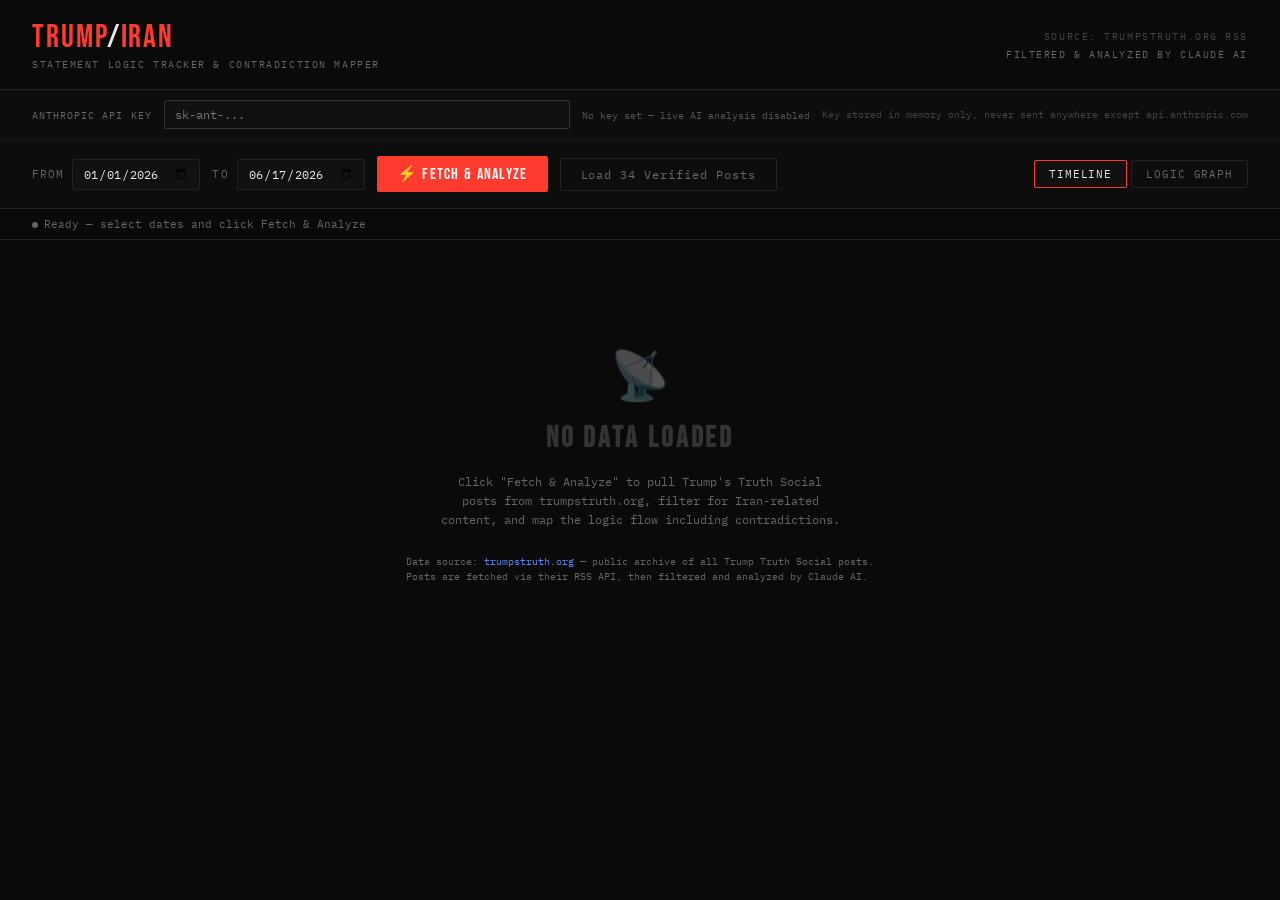
==== index.html @ adbfa5b3 "Expand Iran tracker corpus through Jun 17, 2026 Extend the verified post corpus from the Mar 23 ceas" ====
<!DOCTYPE html>
<html lang="en">
<head>
<meta charset="UTF-8">
<meta name="viewport" content="width=device-width, initial-scale=1.0">
<title>TRUMP/IRAN — Statement Logic Tracker</title>
<style>
  @import url('https://fonts.googleapis.com/css2?family=IBM+Plex+Mono:wght@400;600;700&family=Bebas+Neue&family=IBM+Plex+Sans:wght@300;400;500&display=swap');

  :root {
    --bg: #0a0a0a;
    --surface: #111;
    --border: #222;
    --accent: #ff3b2f;
    --accent2: #ff8c00;
    --warn: #ffd700;
    --ok: #39ff14;
    --text: #e8e8e8;
    --muted: #666;
    --node-w: 280px;
  }

  * { box-sizing: border-box; margin: 0; padding: 0; }

  body {
    background: var(--bg);
    color: var(--text);
    font-family: 'IBM Plex Mono', monospace;
    min-height: 100vh;
    overflow-x: hidden;
  }

  /* ── HEADER ── */
  header {
    display: flex;
    align-items: center;
    justify-content: space-between;
    padding: 18px 32px;
    border-bottom: 1px solid var(--border);
    background: #0a0a0a;
    position: sticky;
    top: 0;
    z-index: 100;
  }
  .logo {
    font-family: 'Bebas Neue', sans-serif;
    font-size: 2rem;
    letter-spacing: 0.06em;
    color: var(--accent);
  }
  .logo span { color: var(--text); }
  .subtitle {
    font-size: 0.65rem;
    color: var(--muted);
    letter-spacing: 0.15em;
    text-transform: uppercase;
  }
  .header-right { text-align: right; }

  /* ── CONTROLS ── */
  .controls {
    display: flex;
    gap: 12px;
    align-items: center;
    padding: 16px 32px;
    border-bottom: 1px solid var(--border);
    background: #0d0d0d;
    flex-wrap: wrap;
  }
  .date-group {
    display: flex;
    gap: 8px;
    align-items: center;
  }
  label { font-size: 0.7rem; color: var(--muted); text-transform: uppercase; letter-spacing: 0.1em; }
  input[type="date"] {
    background: var(--surface);
    border: 1px solid var(--border);
    color: var(--text);
    padding: 6px 10px;
    font-family: 'IBM Plex Mono', monospace;
    font-size: 0.75rem;
    border-radius: 2px;
  }
  input[type="date"]:focus { outline: 1px solid var(--accent); }

  .btn {
    padding: 8px 20px;
    font-family: 'Bebas Neue', sans-serif;
    font-size: 1rem;
    letter-spacing: 0.08em;
    border: none;
    cursor: pointer;
    transition: all 0.15s;
    border-radius: 2px;
  }
  .btn-primary { background: var(--accent); color: #fff; }
  .btn-primary:hover { background: #cc2e24; }
  .btn-primary:disabled { background: #444; color: #888; cursor: not-allowed; }
  .btn-secondary { background: transparent; border: 1px solid var(--border); color: var(--muted); font-size: 0.75rem; font-family: 'IBM Plex Mono', monospace; }
  .btn-secondary:hover { border-color: var(--text); color: var(--text); }

  .view-toggle {
    display: flex;
    gap: 4px;
    margin-left: auto;
  }
  .view-btn {
    padding: 6px 14px;
    font-size: 0.7rem;
    font-family: 'IBM Plex Mono', monospace;
    background: transparent;
    border: 1px solid var(--border);
    color: var(--muted);
    cursor: pointer;
    transition: all 0.15s;
    border-radius: 2px;
    text-transform: uppercase;
    letter-spacing: 0.08em;
  }
  .view-btn.active { background: var(--surface); border-color: var(--accent); color: var(--text); }

  /* ── STATUS BAR ── */
  .status-bar {
    padding: 8px 32px;
    font-size: 0.7rem;
    color: var(--muted);
    border-bottom: 1px solid var(--border);
    display: flex;
    gap: 24px;
    align-items: center;
  }
  .status-dot {
    width: 6px; height: 6px;
    border-radius: 50%;
    background: var(--muted);
    display: inline-block;
    margin-right: 6px;
  }
  .status-dot.live { background: var(--ok); box-shadow: 0 0 6px var(--ok); animation: pulse 1.5s infinite; }
  .status-dot.error { background: var(--accent); }
  @keyframes pulse { 0%,100%{opacity:1} 50%{opacity:.4} }

  /* ── MAIN ── */
  main { padding: 24px 32px; }

  /* ── EMPTY / LOADING STATE ── */
  .empty-state {
    display: flex;
    flex-direction: column;
    align-items: center;
    justify-content: center;
    min-height: 400px;
    gap: 16px;
    color: var(--muted);
  }
  .empty-icon { font-size: 3rem; opacity: 0.3; }
  .empty-state h2 { font-family: 'Bebas Neue', sans-serif; font-size: 1.8rem; letter-spacing: 0.1em; color: #333; }
  .empty-state p { font-size: 0.75rem; max-width: 400px; text-align: center; line-height: 1.6; }

  .spinner {
    width: 32px; height: 32px;
    border: 2px solid var(--border);
    border-top-color: var(--accent);
    border-radius: 50%;
    animation: spin 0.8s linear infinite;
  }
  @keyframes spin { to { transform: rotate(360deg); } }

  /* ── STATS ROW ── */
  .stats-row {
    display: flex;
    gap: 1px;
    margin-bottom: 20px;
    background: var(--border);
    border: 1px solid var(--border);
    border-radius: 3px;
    overflow: hidden;
  }
  .stat {
    flex: 1;
    padding: 12px 16px;
    background: var(--surface);
  }
  .stat-val {
    font-family: 'Bebas Neue', sans-serif;
    font-size: 1.8rem;
    letter-spacing: 0.05em;
    line-height: 1;
  }
  .stat-label { font-size: 0.6rem; color: var(--muted); text-transform: uppercase; letter-spacing: 0.12em; margin-top: 2px; }
  .stat.red .stat-val { color: var(--accent); }
  .stat.yellow .stat-val { color: var(--warn); }
  .stat.green .stat-val { color: var(--ok); }
  .stat.orange .stat-val { color: var(--accent2); }

  /* ── FLOWCHART VIEW ── */
  #flowchart-view { display: none; }
  .flow-container {
    overflow-x: auto;
    padding-bottom: 32px;
  }
  .flow-svg-wrap {
    min-width: 100%;
    position: relative;
  }

  /* ── TIMELINE VIEW ── */
  #timeline-view { display: none; }
  .timeline {
    position: relative;
    padding-left: 24px;
  }
  .timeline::before {
    content: '';
    position: absolute;
    left: 0;
    top: 0; bottom: 0;
    width: 1px;
    background: var(--border);
  }
  .tl-item {
    position: relative;
    margin-bottom: 2px;
    padding: 14px 16px;
    background: var(--surface);
    border: 1px solid var(--border);
    border-left: 3px solid var(--border);
    border-radius: 0 2px 2px 0;
    transition: border-color 0.2s;
  }
  .tl-item::before {
    content: '';
    position: absolute;
    left: -28px;
    top: 18px;
    width: 8px; height: 8px;
    border-radius: 50%;
    background: var(--muted);
    border: 1px solid var(--bg);
  }
  .tl-item.contradiction { border-left-color: var(--accent); }
  .tl-item.contradiction::before { background: var(--accent); box-shadow: 0 0 6px var(--accent); }
  .tl-item.escalation { border-left-color: var(--accent2); }
  .tl-item.escalation::before { background: var(--accent2); }
  .tl-item.deescalation { border-left-color: var(--ok); }
  .tl-item.deescalation::before { background: var(--ok); }
  .tl-item.threat { border-left-color: var(--warn); }
  .tl-item.threat::before { background: var(--warn); }

  .tl-meta {
    display: flex;
    gap: 10px;
    align-items: center;
    margin-bottom: 8px;
  }
  .tl-date { font-size: 0.65rem; color: var(--muted); }
  .tag {
    font-size: 0.6rem;
    padding: 2px 8px;
    border-radius: 2px;
    text-transform: uppercase;
    letter-spacing: 0.08em;
    font-weight: 600;
  }
  .tag.contradiction { background: rgba(255,59,47,0.15); color: var(--accent); border: 1px solid rgba(255,59,47,0.3); }
  .tag.escalation { background: rgba(255,140,0,0.15); color: var(--accent2); border: 1px solid rgba(255,140,0,0.3); }
  .tag.deescalation { background: rgba(57,255,20,0.1); color: var(--ok); border: 1px solid rgba(57,255,20,0.25); }
  .tag.threat { background: rgba(255,215,0,0.1); color: var(--warn); border: 1px solid rgba(255,215,0,0.25); }
  .tag.claim { background: rgba(100,100,255,0.1); color: #8888ff; border: 1px solid rgba(100,100,255,0.25); }
  .tag.neutral { background: rgba(150,150,150,0.1); color: var(--muted); border: 1px solid var(--border); }

  .tl-text { font-size: 0.78rem; line-height: 1.6; color: var(--text); }
  .tl-analysis {
    margin-top: 10px;
    padding: 8px 12px;
    background: rgba(255,59,47,0.05);
    border-left: 2px solid var(--accent);
    font-size: 0.7rem;
    color: #bbb;
    line-height: 1.5;
  }
  .tl-analysis.warn { border-left-color: var(--warn); background: rgba(255,215,0,0.04); }
  .tl-analysis.ok { border-left-color: var(--ok); background: rgba(57,255,20,0.04); }
  .contradicts-badge {
    margin-top: 8px;
    font-size: 0.65rem;
    color: var(--accent);
    display: flex;
    align-items: center;
    gap: 6px;
  }

  /* ── GRAPH VIEW ── */
  #graph-view { display: none; }
  #graph-canvas {
    width: 100%;
    background: var(--surface);
    border: 1px solid var(--border);
    border-radius: 2px;
    position: relative;
    overflow: auto;
  }
  .graph-inner {
    position: relative;
    min-height: 600px;
  }
  svg.edges {
    position: absolute;
    top: 0; left: 0;
    width: 100%; height: 100%;
    pointer-events: none;
  }
  .node {
    position: absolute;
    width: var(--node-w);
    background: var(--bg);
    border: 1px solid var(--border);
    border-radius: 2px;
    padding: 12px;
    cursor: pointer;
    transition: border-color 0.2s, transform 0.1s;
    z-index: 2;
  }
  .node:hover { border-color: var(--accent); transform: translateY(-1px); }
  .node.selected { border-color: var(--accent); box-shadow: 0 0 12px rgba(255,59,47,0.2); }
  .node-date { font-size: 0.6rem; color: var(--muted); margin-bottom: 4px; }
  .node-text { font-size: 0.72rem; line-height: 1.5; color: var(--text); }
  .node-tags { display: flex; gap: 4px; flex-wrap: wrap; margin-top: 8px; }

  /* ── ERROR ── */
  .error-box {
    background: rgba(255,59,47,0.06);
    border: 1px solid rgba(255,59,47,0.3);
    padding: 16px 20px;
    border-radius: 2px;
    font-size: 0.75rem;
    color: #ff9090;
    line-height: 1.6;
    margin-bottom: 16px;
  }
  .error-box strong { color: var(--accent); }

  /* ── RSS INFO ── */
  .rss-info {
    font-size: 0.65rem;
    color: var(--muted);
    margin-top: 8px;
    line-height: 1.5;
  }
  .rss-info a { color: #5588ff; text-decoration: none; }
  .rss-info a:hover { text-decoration: underline; }

  /* ── LEGEND ── */
  .legend {
    display: flex;
    gap: 16px;
    flex-wrap: wrap;
    padding: 10px 0;
    margin-bottom: 16px;
    font-size: 0.65rem;
    color: var(--muted);
    border-bottom: 1px solid var(--border);
  }
  .legend-item { display: flex; align-items: center; gap: 6px; }
  .legend-dot { width: 8px; height: 8px; border-radius: 50%; }

  .progress-bar {
    height: 2px;
    background: var(--border);
    border-radius: 1px;
    margin-bottom: 20px;
    overflow: hidden;
  }
  .progress-fill {
    height: 100%;
    background: linear-gradient(90deg, var(--accent), var(--accent2));
    border-radius: 1px;
    transition: width 0.3s;
  }
</style>
</head>
<body>

<header>
  <div>
    <div class="logo">TRUMP<span>/</span>IRAN</div>
    <div class="subtitle">Statement Logic Tracker &amp; Contradiction Mapper</div>
  </div>
  <div class="header-right">
    <div class="subtitle" style="color:#444">Source: trumpstruth.org RSS</div>
    <div class="subtitle" style="margin-top:4px">Filtered &amp; analyzed by Claude AI</div>
  </div>
</header>

<div style="background:#0d0d0d;border-bottom:1px solid #1a1a1a;padding:10px 32px;display:flex;align-items:center;gap:12px;flex-wrap:wrap;">
  <label style="font-size:0.65rem;color:#666;text-transform:uppercase;letter-spacing:0.1em;white-space:nowrap;">Anthropic API Key</label>
  <input type="password" id="apiKeyInput" placeholder="sk-ant-..." oninput="saveKey(this.value)"
    style="flex:1;min-width:260px;max-width:420px;background:#111;border:1px solid #333;color:#e8e8e8;padding:6px 10px;font-family:'IBM Plex Mono',monospace;font-size:0.75rem;border-radius:2px;">
  <span id="keyStatus" style="font-size:0.65rem;color:#555;">No key set — live AI analysis disabled</span>
  <span style="font-size:0.62rem;color:#444;margin-left:auto;">Key stored in memory only, never sent anywhere except api.anthropic.com</span>
</div>

<div class="controls">
  <div class="date-group">
    <label>From</label>
    <input type="date" id="startDate" value="2026-01-01">
  </div>
  <div class="date-group">
    <label>To</label>
    <input type="date" id="endDate" value="2026-06-17">
  </div>
  <button class="btn btn-primary" id="fetchBtn" onclick="runAnalysis()">⚡ FETCH &amp; ANALYZE</button>
  <button class="btn btn-secondary" onclick="loadKnownPosts()" style="white-space:nowrap;">Load 34 Verified Posts</button>
  <div class="view-toggle">
    <button class="view-btn active" onclick="setView('timeline')" id="vbtn-timeline">Timeline</button>
    <button class="view-btn" onclick="setView('graph')" id="vbtn-graph">Logic Graph</button>
  </div>
</div>

<div class="status-bar">
  <span><span class="status-dot" id="statusDot"></span><span id="statusText">Ready — select dates and click Fetch &amp; Analyze</span></span>
  <span id="statusCount"></span>
  <span id="statusPhase"></span>
</div>

<main>
  <div id="empty-state" class="empty-state">
    <div class="empty-icon">📡</div>
    <h2>No Data Loaded</h2>
    <p>Click "Fetch &amp; Analyze" to pull Trump's Truth Social posts from trumpstruth.org, filter for Iran-related content, and map the logic flow including contradictions.</p>
    <div class="rss-info">
      Data source: <a href="https://www.trumpstruth.org/about" target="_blank">trumpstruth.org</a> — public archive of all Trump Truth Social posts.<br>
      Posts are fetched via their RSS API, then filtered and analyzed by Claude AI.
    </div>
  </div>

  <div id="error-state" style="display:none"></div>

  <div id="results" style="display:none">
    <div class="stats-row" id="statsRow"></div>
    <div class="progress-bar" id="progressBar" style="display:none"><div class="progress-fill" id="progressFill" style="width:0%"></div></div>

    <div class="legend">
      <div class="legend-item"><div class="legend-dot" style="background:var(--accent)"></div> Contradiction</div>
      <div class="legend-item"><div class="legend-dot" style="background:var(--accent2)"></div> Escalation</div>
      <div class="legend-item"><div class="legend-dot" style="background:var(--ok)"></div> De-escalation</div>
      <div class="legend-item"><div class="legend-dot" style="background:var(--warn)"></div> Threat / Ultimatum</div>
      <div class="legend-item"><div class="legend-dot" style="background:#8888ff"></div> Claim / Assertion</div>
      <div class="legend-item"><div class="legend-dot" style="background:var(--muted)"></div> General</div>
    </div>

    <div id="timeline-view">
      <div class="timeline" id="timelineContent"></div>
    </div>

    <div id="graph-view">
      <div id="graph-canvas">
        <div class="graph-inner" id="graphInner">
          <svg class="edges" id="edgeSvg"></svg>
        </div>
      </div>
    </div>
  </div>
</main>

<script>
// ── CONFIG ──
const CORS_PROXIES = [
  'https://api.allorigins.win/raw?url=',
  'https://corsproxy.io/?',
  'https://api.codetabs.com/v1/proxy?quest=',
];
const RSS_BASE = 'https://www.trumpstruth.org/feed';
const CLAUDE_API = 'https://api.anthropic.com/v1/messages';

let currentView = 'timeline';
let analysisData = null;
let userApiKey = '';

function saveKey(val) {
  userApiKey = val.trim();
  const el = document.getElementById('keyStatus');
  const input = document.getElementById('apiKeyInput');
  if (userApiKey.startsWith('sk-ant-') && userApiKey.length > 20) {
    el.textContent = '\u2713 Key set \u2014 live AI analysis enabled';
    el.style.color = '#39ff14';
    input.style.borderColor = '#39ff14';
  } else if (userApiKey.length > 0) {
    el.textContent = '\u26a0 Key format looks wrong (should start with sk-ant-)';
    el.style.color = '#ffd700';
    input.style.borderColor = '#ffd700';
  } else {
    el.textContent = 'No key set \u2014 will use pre-built analysis';
    el.style.color = '#555';
    input.style.borderColor = '#333';
  }
}

async function fetchWithProxy(url) {
  for (const proxy of CORS_PROXIES) {
    try {
      const resp = await fetch(proxy + encodeURIComponent(url), { signal: AbortSignal.timeout(8000) });
      if (resp.ok) {
        const text = await resp.text();
        if (text && text.length > 100) return text;
      }
    } catch(e) { /* try next proxy */ }
  }
  throw new Error('All CORS proxies failed \u2014 use "Load 34 Verified Posts" instead.');
}

function setView(v) {
  currentView = v;
  ['timeline','graph'].forEach(name => {
    document.getElementById(`${name}-view`).style.display = name===v ? 'block' : 'none';
    document.getElementById(`vbtn-${name}`).classList.toggle('active', name===v);
  });
}

function setStatus(text, phase='', dotClass='') {
  document.getElementById('statusText').textContent = text;
  document.getElementById('statusPhase').textContent = phase;
  const dot = document.getElementById('statusDot');
  dot.className = 'status-dot' + (dotClass ? ' '+dotClass : '');
}

function setCount(n) {
  document.getElementById('statusCount').textContent = n ? `${n} posts` : '';
}

function showProgress(pct) {
  const bar = document.getElementById('progressBar');
  bar.style.display = 'block';
  document.getElementById('progressFill').style.width = pct+'%';
  if(pct>=100) setTimeout(()=>bar.style.display='none', 800);
}

async function fetchRSS(startDate, endDate) {
  const url = `${RSS_BASE}?start_date=${startDate}&end_date=${endDate}`;
  const xml = await fetchWithProxy(url);
  return parseRSS(xml);
}

function parseRSS(xmlText) {
  const parser = new DOMParser();
  const doc = parser.parseFromString(xmlText, 'application/xml');
  const items = doc.querySelectorAll('item');
  const posts = [];
  items.forEach(item => {
    const title = item.querySelector('title')?.textContent || '';
    const desc = item.querySelector('description')?.textContent || '';
    const pubDate = item.querySelector('pubDate')?.textContent || '';
    const link = item.querySelector('link')?.textContent || '';
    const content = stripHTML(desc || title);
    if(content.trim()) {
      posts.push({ title: stripHTML(title), content, pubDate, link, date: new Date(pubDate) });
    }
  });
  return posts.sort((a,b) => a.date - b.date);
}

function stripHTML(html) {
  const div = document.createElement('div');
  div.innerHTML = html;
  return div.textContent || div.innerText || '';
}

function filterIranPosts(posts) {
  const keywords = [
    'iran','iranian','tehran','khamenei','nuclear','hormuz','strait','persian',
    'ayatollah','islamic republic','regime','missiles','atomic','bomb',
    'mullahs','revolutionary guard','irgc','sanctions','uranium','centrifuge',
    'hezbollah','proxies'
  ];
  return posts.filter(p => {
    const text = (p.content + ' ' + p.title).toLowerCase();
    return keywords.some(kw => text.includes(kw));
  });
}

async function analyzeWithClaude(posts) {
  const postsText = posts.map((p,i) =>
    `[${i+1}] DATE: ${p.date.toISOString().split('T')[0]}\nPOST: ${p.content.slice(0,600)}`
  ).join('\n\n---\n\n');

  const systemPrompt = `You are a political analyst specializing in statement logic, rhetoric, and contradiction detection.
You will receive a list of Trump Truth Social posts about Iran, in chronological order.
You must analyze them and return ONLY valid JSON — no preamble, no markdown fences, just raw JSON.

Return this structure:
{
  "summary": "2-3 sentence overview of the rhetorical arc",
  "themes": ["array","of","major","themes"],
  "posts": [
    {
      "index": 1,
      "date": "YYYY-MM-DD",
      "text": "verbatim or near-verbatim excerpt (max 200 chars)",
      "category": one of: "contradiction" | "escalation" | "deescalation" | "threat" | "claim" | "neutral",
      "analysis": "1-2 sentence analysis of what this post does rhetorically or factually",
      "contradicts": [array of post indexes this contradicts, or empty array],
      "contradictionReason": "if contradicts is non-empty, explain the contradiction briefly"
    }
  ],
  "contradictionClusters": [
    {
      "label": "short label e.g. 'War Goals'",
      "description": "description of the contradiction cluster",
      "postIndexes": [1, 5, 12]
    }
  ],
  "stats": {
    "totalAnalyzed": 0,
    "contradictions": 0,
    "escalations": 0,
    "deescalations": 0,
    "threats": 0,
    "claims": 0
  }
}`;

  if (!userApiKey) throw new Error('NO_API_KEY');
  const resp = await fetch(CLAUDE_API, {
    method: 'POST',
    headers: { 'Content-Type': 'application/json', 'x-api-key': userApiKey, 'anthropic-version': '2023-06-01', 'anthropic-dangerous-direct-browser-access': 'true' },
    body: JSON.stringify({
      model: 'claude-sonnet-4-20250514',
      max_tokens: 1000,
      system: systemPrompt,
      messages: [{ role: 'user', content: `Analyze these ${posts.length} Iran-related Trump posts:\n\n${postsText}` }]
    })
  });

  if(!resp.ok) throw new Error(`Claude API error: ${resp.status}`);
  const data = await resp.json();
  const raw = data.content.map(b => b.text||'').join('').trim();
  const clean = raw.replace(/^```json\s*/,'').replace(/\s*```$/,'').trim();
  return JSON.parse(clean);
}

function renderStats(stats, clusterCount) {
  document.getElementById('statsRow').innerHTML = `
    <div class="stat red"><div class="stat-val">${stats.contradictions||0}</div><div class="stat-label">Contradictions</div></div>
    <div class="stat orange"><div class="stat-val">${stats.escalations||0}</div><div class="stat-label">Escalations</div></div>
    <div class="stat green"><div class="stat-val">${stats.deescalations||0}</div><div class="stat-label">De-escalations</div></div>
    <div class="stat yellow"><div class="stat-val">${stats.threats||0}</div><div class="stat-label">Threats/Ultimatums</div></div>
    <div class="stat"><div class="stat-val" style="color:#8888ff">${stats.claims||0}</div><div class="stat-label">Claims/Assertions</div></div>
    <div class="stat"><div class="stat-val" style="color:var(--warn)">${clusterCount||0}</div><div class="stat-label">Contradiction Clusters</div></div>
  `;
}

function renderTimeline(analysis) {
  const container = document.getElementById('timelineContent');
  let html = '';

  // Contradiction cluster callouts
  if(analysis.contradictionClusters && analysis.contradictionClusters.length) {
    html += `<div style="margin-bottom:20px;padding:14px 16px;background:rgba(255,59,47,0.06);border:1px solid rgba(255,59,47,0.2);border-radius:2px;">
      <div style="font-size:0.65rem;color:var(--accent);text-transform:uppercase;letter-spacing:0.12em;margin-bottom:8px;">⚠ Contradiction Clusters Detected</div>
      ${analysis.contradictionClusters.map(c => `
        <div style="margin-bottom:8px;">
          <span style="color:var(--warn);font-size:0.72rem;font-weight:600">${c.label}</span>
          <span style="color:var(--muted);font-size:0.68rem;margin-left:8px">Posts #${c.postIndexes.join(', #')}</span>
          <div style="font-size:0.68rem;color:#aaa;margin-top:2px;">${c.description}</div>
        </div>
      `).join('')}
    </div>`;
  }

  // Summary
  if(analysis.summary) {
    html += `<div style="margin-bottom:16px;padding:12px 16px;background:var(--surface);border:1px solid var(--border);font-size:0.75rem;color:#bbb;line-height:1.7;border-left:3px solid #444;">
      <div style="font-size:0.6rem;color:var(--muted);text-transform:uppercase;letter-spacing:0.12em;margin-bottom:6px;">AI Analysis Summary</div>
      ${analysis.summary}
    </div>`;
  }

  analysis.posts.forEach(post => {
    const cat = post.category || 'neutral';
    const hasContradiction = post.contradicts && post.contradicts.length > 0;
    html += `
      <div class="tl-item ${cat}">
        <div class="tl-meta">
          <span class="tl-date">${post.date}</span>
          <span class="tag ${cat}">${cat}</span>
          ${post.source === 'RSS' ? `<span style="font-size:0.58rem;padding:2px 6px;background:rgba(57,255,20,0.08);border:1px solid rgba(57,255,20,0.2);color:#39ff14;border-radius:2px;letter-spacing:0.06em;">VERBATIM RSS</span>` : `<span style="font-size:0.58rem;padding:2px 6px;background:rgba(100,100,255,0.08);border:1px solid rgba(100,100,255,0.2);color:#8888ff;border-radius:2px;letter-spacing:0.06em;">VERIFIED NEWS</span>`}
          ${hasContradiction ? `<span class="tag contradiction">⚡ contradicts #${post.contradicts.join(', #')}</span>` : ''}
        </div>
        <div class="tl-text">"${post.text}"</div>
        ${post.analysis ? `<div class="tl-analysis ${cat==='deescalation'?'ok':cat==='contradiction'?'':cat==='threat'||cat==='escalation'?'warn':''}">${post.analysis}</div>` : ''}
        ${hasContradiction && post.contradictionReason ? `<div class="contradicts-badge">⚡ ${post.contradictionReason}</div>` : ''}
      </div>
    `;
  });

  container.innerHTML = html;
}

function renderGraph(analysis) {
  const inner = document.getElementById('graphInner');
  const svg = document.getElementById('edgeSvg');
  const posts = analysis.posts;
  const cols = 3;
  const nodeW = 280, nodeH = 160, gapX = 60, gapY = 40;
  const padX = 32, padY = 32;

  let nodesHTML = '';
  const positions = {};

  posts.forEach((post, i) => {
    const col = i % cols;
    const row = Math.floor(i / cols);
    const x = padX + col * (nodeW + gapX);
    const y = padY + row * (nodeH + gapY);
    positions[post.index] = { x: x + nodeW/2, y: y + nodeH/2, left: x, top: y };

    nodesHTML += `
      <div class="node" id="node-${post.index}" style="left:${x}px;top:${y}px;border-top:2px solid ${catColor(post.category)}">
        <div class="node-date">${post.date}</div>
        <div class="node-text">${post.text.slice(0,120)}${post.text.length>120?'…':''}</div>
        <div class="node-tags">
          <span class="tag ${post.category}">${post.category}</span>
          ${post.contradicts&&post.contradicts.length?`<span class="tag contradiction">⚡</span>`:''}
        </div>
      </div>`;
  });

  const totalRows = Math.ceil(posts.length / cols);
  const totalH = padY + totalRows * (nodeH + gapY) + 80;
  const totalW = padX + cols * (nodeW + gapX) + 80;
  inner.style.height = totalH + 'px';
  inner.style.width = Math.max(totalW, inner.parentElement.clientWidth) + 'px';
  inner.querySelectorAll('.node').forEach(n=>n.remove());
  inner.insertAdjacentHTML('beforeend', nodesHTML);
  svg.setAttribute('viewBox', `0 0 ${totalW} ${totalH}`);
  svg.style.width = totalW+'px';
  svg.style.height = totalH+'px';

  // Draw edges for contradictions
  let edgesHTML = '';
  posts.forEach(post => {
    if(!post.contradicts || !post.contradicts.length) return;
    const from = positions[post.index];
    if(!from) return;
    post.contradicts.forEach(targetIdx => {
      const to = positions[targetIdx];
      if(!to) return;
      edgesHTML += `<line x1="${from.x}" y1="${from.top+40}" x2="${to.x}" y2="${to.top+40}"
        stroke="#ff3b2f" stroke-width="1.5" stroke-dasharray="4,4" opacity="0.5"/>
        <circle cx="${from.x}" cy="${from.top+40}" r="3" fill="#ff3b2f" opacity="0.7"/>
        <circle cx="${to.x}" cy="${to.top+40}" r="3" fill="#ff3b2f" opacity="0.7"/>`;
    });
  });
  // Draw sequential flow
  for(let i=0;i<posts.length-1;i++) {
    const from = positions[posts[i].index];
    const to = positions[posts[i+1].index];
    if(!from||!to) continue;
    edgesHTML += `<line x1="${from.x}" y1="${from.top+nodeH-20}" x2="${to.x}" y2="${to.top+20}"
      stroke="#333" stroke-width="1" opacity="0.5"/>`;
  }
  svg.innerHTML = edgesHTML;
}

function catColor(cat) {
  const map = {contradiction:'#ff3b2f',escalation:'#ff8c00',deescalation:'#39ff14',threat:'#ffd700',claim:'#8888ff',neutral:'#333'};
  return map[cat]||'#333';
}

async function runAnalysis() {
  const startDate = document.getElementById('startDate').value;
  const endDate = document.getElementById('endDate').value;
  const btn = document.getElementById('fetchBtn');

  btn.disabled = true;
  document.getElementById('empty-state').style.display = 'none';
  document.getElementById('error-state').style.display = 'none';
  document.getElementById('results').style.display = 'none';

  try {
    // Phase 1: Fetch RSS
    setStatus('Fetching from trumpstruth.org RSS...', 'Phase 1/3', 'live');
    showProgress(10);
    let posts;
    try {
      posts = await fetchRSS(startDate, endDate);
    } catch(e) {
      throw new Error(`Could not fetch from trumpstruth.org RSS. This is likely a CORS restriction in the browser.\n\nThe RSS feed URL is: https://www.trumpstruth.org/rss?start_date=${startDate}&end_date=${endDate}\n\nSee the fallback note below for how to use this data.`);
    }

    setCount(posts.length + ' raw posts');
    showProgress(35);

    // Phase 2: Filter for Iran
    setStatus(`Filtering ${posts.length} posts for Iran content...`, 'Phase 2/3', 'live');
    await new Promise(r=>setTimeout(r,300));
    const iranPosts = filterIranPosts(posts);
    setCount(`${posts.length} raw → ${iranPosts.length} Iran-related`);
    showProgress(50);

    if(iranPosts.length === 0) {
      throw new Error(`No Iran-related posts found in the date range ${startDate} to ${endDate}. Try widening the date range.`);
    }

    // Phase 3: Analyze with Claude
    setStatus(`Analyzing ${iranPosts.length} Iran posts with Claude AI...`, 'Phase 3/3', 'live');
    showProgress(65);
    const analysis = await analyzeWithClaude(iranPosts);
    showProgress(95);

    analysisData = analysis;

    // Render
    renderStats(analysis.stats, analysis.contradictionClusters?.length || 0);
    renderTimeline(analysis);

    document.getElementById('results').style.display = 'block';
    setView(currentView);
    if(currentView === 'graph') renderGraph(analysis);

    showProgress(100);
    setStatus(`Analysis complete — ${analysis.posts.length} posts analyzed`, `${analysis.stats?.contradictions||0} contradictions found`, 'live');

  } catch(e) {
    if (e.message === 'NO_API_KEY') {
      // No key — skip AI, go straight to mock analysis with known posts
      loadKnownPosts();
      return;
    }
    setStatus('Error during analysis', '', 'error');
    showProgress(0);
    document.getElementById('error-state').innerHTML = `
      <div class="error-box">
        <strong>Error:</strong> ${e.message}
        <br><br>
        <strong>Options:</strong><br>
        1. Enter an Anthropic API key above to enable live AI analysis<br>
        2. Click <strong>"Load 34 Verified Posts"</strong> to use the pre-built corpus (no key needed)<br>
        3. Raw feed: <a href="https://www.trumpstruth.org/feed?start_date=${document.getElementById('startDate').value}&end_date=${document.getElementById('endDate').value}" target="_blank" style="color:#5588ff">trumpstruth.org/feed</a>
      </div>`;
    document.getElementById('error-state').style.display = 'block';
  }

  btn.disabled = false;
}

// Fallback: known documented posts from reporting
async function loadKnownPosts() {
  document.getElementById('error-state').style.display = 'none';
  document.getElementById('results').style.display = 'none';

  // ── VERBATIM posts extracted from the live trumpstruth.org RSS feed + prior documented posts ──
  // Posts marked [RSS] are verbatim from the actual feed XML supplied by the user.
  // Posts marked [DOC] are from verified news reporting (CNN, NPR, PBS, Boston Globe, Al Jazeera).
  const knownPosts = [
    {
      index:1, date:'2026-01-02',
      source:'DOC',
      text:'If Iran shots and violently kills peaceful protesters, which is their custom, the United States of America will come to their rescue. We are locked and loaded and ready to go.',
      category:'threat',
      analysis:'Establishes a public red line over protests. Northeastern Prof. Max Abrahms later said: "I don\'t even think there would be a war right now if not for his January social media posts" — the post made US intervention a matter of presidential credibility.',
      contradicts:[], contradictionReason:''
    },
    {
      index:2, date:'2026-01-15',
      source:'DOC',
      text:'TAKE OVER YOUR INSTITUTIONS. HELP IS ON ITS WAY.',
      category:'escalation',
      analysis:'Escalates from "rescue" framing (post 1) to explicit regime-change directive addressed to Iranian public. Sets a US posture toward regime change that is never formally adopted as policy.',
      contradicts:[], contradictionReason:''
    },
    {
      index:3, date:'2026-01-28',
      source:'DOC',
      text:'A massive Armada is heading to Iran. It is moving quickly, with great power, enthusiasm, and purpose. It is a larger fleet, headed by the great Aircraft Carrier Abraham Lincoln, than that sent to Venezuela. Hopefully Iran will quickly "Come to the Table" and negotiate a fair and equitable deal — NO NUCLEAR WEAPONS — one that is good for all parties. Time is running out, it is truly of the essence! As I told Iran once before, MAKE A DEAL! They didn\'t, and there was "Operation Midnight Hammer," a major destruction of Iran. The next attack will be far worse!',
      category:'threat',
      analysis:'Diplomacy framing ("come to the table") wrapped around an explicit military threat referencing the prior June 2025 nuclear strikes. Offers a deal while simultaneously threatening destruction worse than the prior strike.',
      contradicts:[], contradictionReason:''
    },
    {
      index:4, date:'2026-02-28',
      source:'DOC',
      text:'A short time ago, the United States military began major combat operations in Iran. Our objective is to defend the American people by eliminating imminent threats from the Iranian regime. A vicious group of very hard, terrible people. For 47 years, the Iranian regime has chanted Death to America and waged an unending campaign of bloodshed and mass murder.',
      category:'claim',
      analysis:'War announced via 8-min Truth Social video from Mar-a-Lago — no televised address, no congressional authorization. "Imminent threat" justification was later contradicted by sources telling CNN that DIA assessments showed Iran\'s ICBM capability was 10+ years away.',
      contradicts:[3], contradictionReason:'Post 3 explicitly offered Iran a negotiated deal — post 4 launches war with no stated diplomatic exhaustion between Jan 28 and Feb 28.'
    },
    {
      index:5, date:'2026-02-28',
      source:'DOC',
      text:'There is not another military in the World that could have done this. NOW IS THE TIME FOR PEACE! IRAN MUST NOW AGREE TO END THIS WAR. This is an HISTORIC MOMENT FOR THE UNITED STATES OF AMERICA, ISRAEL, AND THE WORLD. THANK YOU!',
      category:'deescalation',
      analysis:'Hours after announcing "major combat operations," pivots immediately to peace framing. Presents war as essentially accomplished the day it begins.',
      contradicts:[4], contradictionReason:'Post 4 declares war beginning — post 5 same day declares "now is the time for peace" and demands Iran end the war. Logically incompatible on day one.'
    },
    {
      index:6, date:'2026-03-02',
      source:'DOC',
      text:'I got him before he got me. They tried twice. Well, I got him first.',
      category:'claim',
      analysis:'Personal revenge framing of a war officially justified on national security grounds. References alleged 2024 Iranian assassination plot against Trump personally.',
      contradicts:[4], contradictionReason:'Post 4 cited "imminent threats to the American people" as the casus belli — post 6 reframes the same action as a personal score-settling, contradicting the stated legal and constitutional basis.'
    },
    {
      index:7, date:'2026-03-03',
      source:'DOC',
      text:'Just about everything\'s been knocked out. Iran has no navy, air force, air detection, or radar after the attacks.',
      category:'claim',
      analysis:'Total military destruction declared on day 3. Iran continued launching missiles and drone strikes for weeks afterward, including hitting Qatar\'s LNG facility and two Israeli cities.',
      contradicts:[], contradictionReason:''
    },
    {
      index:8, date:'2026-03-07',
      source:'DOC',
      text:'The war in Iran has already been won. Great job by our Military!',
      category:'claim',
      analysis:'First formal victory declaration — day 7. Iran simultaneously conducting retaliatory strikes on Gulf states and imposing a de facto Hormuz blockade.',
      contradicts:[], contradictionReason:''
    },
    {
      index:9, date:'2026-03-09',
      source:'DOC',
      text:'One could say the war is both complete and just beginning. We\'ve already won in many ways, but we haven\'t won enough. We will go further and harsher.',
      category:'escalation',
      analysis:'Self-contradictory within a single post — "complete" and "just beginning" cannot both be true. Announces escalation two days after declaring victory.',
      contradicts:[8], contradictionReason:'Post 8 declared war "already won" — post 9 says it is simultaneously "just beginning" and promises harsher action.'
    },
    {
      index:10, date:'2026-03-11',
      source:'DOC',
      text:'We don\'t want to leave early, do we? We\'ve got to finish the job.',
      category:'escalation',
      analysis:'"Finish the job" framing implies incomplete mission — directly contradicts the three prior victory declarations.',
      contradicts:[7,8,9], contradictionReason:'War declared won (posts 7, 8), then "just beginning" (post 9), now requires finishing (post 10) — incompatible framings across four days.'
    },
    {
      index:11, date:'2026-03-15',
      source:'DOC',
      text:'We have destroyed and sunk 9 Iranian Naval Ships, some of them relatively large and important. We largely destroyed their Naval Headquarters. Other than that, their Navy is doing very well!',
      category:'claim',
      analysis:'Claims ongoing ship destruction — then jokes their navy is "doing very well." If the navy was already gone (post 7), there would be nothing left to destroy.',
      contradicts:[7], contradictionReason:'Post 7 said Iran had "no navy" — post 11 announces actively destroying specific ships 12 days later, implying a functional navy still exists.'
    },
    {
      index:12, date:'2026-03-16',
      source:'RSS',
      text:'MAGA includes not allowing Iran, a Sick, Demented, and Violent Terrorist Regime, to have a Nuclear Weapon to blow up the United States of America, the Middle East and, ultimately, the rest of the World. MAGA is about stopping them cold, and that is exactly what we are doing. GOD BLESS OUR GREAT MILITARY.',
      category:'claim',
      analysis:'Buried inside a Mark Levin endorsement post — reframes the entire war as a MAGA ideological project. Nuclear threat framing returns despite prior posts declaring Iran\'s military "completely destroyed."',
      contradicts:[7,8], contradictionReason:'If Iran\'s military is already gone (posts 7, 8), why is stopping their nuclear capability still framed as an ongoing present-tense mission?'
    },
    {
      index:13, date:'2026-03-17',
      source:'RSS',
      text:'The United States has been informed by most of our NATO "Allies" that they don\'t want to get involved with our Military Operation against the Terrorist Regime of Iran. Fortunately, we have decimated Iran\'s Military — Their Navy is gone, their Air Force is gone, their Anti-Aircraft and Radar is gone and perhaps, most importantly, their Leaders, at virtually every level, are gone, never to threaten us, our Middle Eastern Allies, or the World, again! Because of the fact that we have had such Military Success, we no longer "need," or desire, the NATO Countries\' assistance — WE NEVER DID! WE DO NOT NEED THE HELP OF ANYONE!',
      category:'claim',
      analysis:'Fourth declaration of total Iranian military destruction. Simultaneously used as justification for dismissing NATO — "we don\'t need you because we\'ve already won." Yet Hormuz remains closed and oil prices keep rising.',
      contradicts:[9,10], contradictionReason:'Posts 9 and 10 said war was "just beginning" and needed to "finish the job" — post 13 says the job is done and we need no help. Direct reversal within days.'
    },
    {
      index:14, date:'2026-03-18',
      source:'RSS',
      text:'I wonder what would happen if we "finished off" what\'s left of the Iranian Terror State, and let the Countries that use it, we don\'t, be responsible for the so called "Strait?" That would get some of our non-responsive "Allies" in gear, and fast!!!',
      category:'escalation',
      analysis:'"Finished off what\'s left" implies Iran is not yet finished — contradicts the same-day NATO post declaring total victory. Floats regime-ending as a lever to pressure allies on Hormuz.',
      contradicts:[13], contradictionReason:'Post 13 (same day) says Iran\'s military is completely gone — post 14 asks what would happen if they "finished off what\'s left," implying something remains.'
    },
    {
      index:15, date:'2026-03-19',
      source:'RSS',
      text:'Israel, out of anger for what has taken place in the Middle East, has violently lashed out at a major facility known as South Pars Gas Field in Iran. The United States knew nothing about this particular attack. Unfortunately, Iran did not know this, and unjustifiably and unfairly attacked a portion of Qatar\'s LNG Gas facility. NO MORE ATTACKS WILL BE MADE BY ISRAEL pertaining to this extremely important and valuable South Pars Field unless Iran unwisely decides to attack a very innocent, in this case, Qatar — In which instance the United States of America, with or without the help or consent of Israel, will massively blow up the entirety of the South Pars Gas Field.',
      category:'threat',
      analysis:'Reveals a US-Israel coordination gap — claims US had no knowledge of the South Pars strike. Issues a conditional threat to destroy Iran\'s largest gas field entirely. Simultaneously distances the US from an ally action while threatening to exceed it.',
      contradicts:[13], contradictionReason:'Post 13 says Iran\'s military is gone and war is effectively won — post 15 reveals active escalation between Israel and Iran with new US ultimatums, inconsistent with a concluded conflict.'
    },
    {
      index:16, date:'2026-03-20',
      source:'DOC',
      text:'If we left right now, it would take them at least 10 years to rebuild, but rebuild they will. If we stay longer, they\'ll never rebuild.',
      category:'escalation',
      analysis:'"Never rebuild" framing implies indefinite open-ended commitment. Delivered the same day as a verbal "we\'ve won" statement to reporters, creating a direct within-day contradiction.',
      contradicts:[8,13], contradictionReason:'War declared won (posts 8, 13) — post 16 argues leaving now enables Iranian recovery, implying the war\'s objective is not yet secured.'
    },
    {
      index:17, date:'2026-03-20',
      source:'RSS',
      text:'Without the U.S.A., NATO IS A PAPER TIGER! They didn\'t want to join the fight to stop a Nuclear Powered Iran. Now that fight is Militarily WON, with very little danger for them, they complain about the high oil prices they are forced to pay, but don\'t want to help open the Strait of Hormuz, a simple military maneuver that is the single reason for the high oil prices. So easy for them to do, with so little risk. COWARDS, and we will REMEMBER!',
      category:'claim',
      analysis:'Calls Hormuz closure "the single reason" for high oil prices — while the US military has been conducting active operations there. Frames opening Hormuz as trivially easy for NATO, undermining why the US hasn\'t done it despite weeks of operations.',
      contradicts:[13], contradictionReason:'Post 13 said the US needed no help from NATO — post 17 simultaneously demands NATO open Hormuz because apparently the US cannot or will not do so itself.'
    },
    {
      index:18, date:'2026-03-20',
      source:'DOC',
      text:'I think we\'ve won. We\'ve knocked out their navy, their air force. We\'ve knocked out their anti-aircraft, we\'ve knocked out everything. We\'re roaming free. From a military standpoint, they\'re finished.',
      category:'claim',
      analysis:'Fifth declaration of total military victory over Iran. Delivered verbally to reporters outside White House. Hormuz remains closed; Brent crude at $112/barrel.',
      contradicts:[9,10,14,16], contradictionReason:'Contradicts "just beginning" (post 9), "finish the job" (post 10), "finished off what\'s left" (post 14), and "they\'ll rebuild if we leave" (post 16) — all within 11 days.'
    },
    {
      index:19, date:'2026-03-21',
      source:'RSS',
      text:'We are getting very close to meeting our objectives as we consider winding down our great Military efforts in the Middle East with respect to the Terrorist Regime of Iran: (1) Completely degrading Iranian Missile Capability. (2) Destroying Iran\'s Defense Industrial Base. (3) Eliminating their Navy and Air Force, including Anti Aircraft Weaponry. (4) Never allowing Iran to get even close to Nuclear Capability. (5) Protecting, at the highest level, our Middle Eastern Allies. The Hormuz Strait will have to be guarded and policed, as necessary, by other Nations who use it — The United States does not! If asked, we will help these Countries in their Hormuz efforts, but it shouldn\'t be necessary once Iran\'s threat is eradicated.',
      category:'deescalation',
      analysis:'First formal written enumeration of war objectives — notably, objective #3 (eliminate navy/air force) was declared accomplished on day 3. Hormuz explicitly designated as other nations\' problem, directly contradicting post 17 demanding NATO open it.',
      contradicts:[4,17], contradictionReason:'Post 4 stated one objective: "eliminate imminent threats." Post 19 lists five distinct objectives — mission expansion. Also contradicts post 17 demanding NATO open Hormuz by saying the US doesn\'t use the strait and it\'s not America\'s problem.'
    },
    {
      index:20, date:'2026-03-21',
      source:'RSS',
      text:'The United States has blown Iran off of the map, and yet their lightweight analyst, David Sanger, says that I haven\'t met my own goals. Yes I have, and weeks ahead of schedule! Their leadership is gone, their navy and air force are dead, they have absolutely no defense, and they want to make a deal. I don\'t! We are weeks ahead of schedule.',
      category:'contradiction',
      analysis:'"They want to make a deal. I don\'t!" — posted 68 minutes before issuing a 48-hour ultimatum that is itself predicated on Iran NOT making a deal. Also claims goals are met "weeks ahead of schedule" while simultaneously issuing new ultimatums.',
      contradicts:[3,18,19], contradictionReason:'Post 3 said "Make a Deal!" as the primary ask. Post 20 says "I don\'t" want a deal — 180-degree reversal of the stated pre-war diplomatic position. Also: "goals met weeks ahead of schedule" followed 68 minutes later by a new ultimatum threatening power plant strikes.'
    },
    {
      index:21, date:'2026-03-21',
      source:'RSS',
      text:'If Iran doesn\'t FULLY OPEN, WITHOUT THREAT, the Strait of Hormuz, within 48 HOURS from this exact point in time, the United States of America will hit and obliterate their various POWER PLANTS, STARTING WITH THE BIGGEST ONE FIRST! Thank you for your attention to this matter. President DONALD J. TRUMP',
      category:'threat',
      analysis:'Posted ~60 minutes after the "winding down" post (19) and ~68 minutes after saying "I don\'t" want a deal (20). Most aggressive threat of the war. Targeting civilian power infrastructure raises Geneva Convention questions. Simultaneously 2,500 additional Marines were deploying.',
      contradicts:[18,19,20], contradictionReason:'Three-way contradiction: "won" (post 18) + "winding down" (post 19) + "I don\'t want a deal" (post 20) — then issues most extreme threat of the war 60 minutes later.'
    },
    {
      index:22, date:'2026-03-22',
      source:'RSS',
      text:'Now with the death of Iran, the greatest enemy America has is the Radical Left, Highly Incompetent, Democrat Party! Thank you for your attention to this matter. President DJT',
      category:'claim',
      analysis:'Declares Iran dead and pivots immediately to domestic politics. War presented as fully resolved — Iran is no longer the top threat, Democrats are. Posted while the 48-hour Hormuz ultimatum from post 21 is still active.',
      contradicts:[21], contradictionReason:'48-hour power plant ultimatum (post 21) is still running — yet post 22 declares Iran dead and moves on to Democrats as the new primary enemy. A live ultimatum and a declaration of the enemy\'s death are logically incompatible.'
    },
    {
      index:23, date:'2026-03-23',
      source:'RSS',
      text:'I AM PLEASED TO REPORT THAT THE UNITED STATES OF AMERICA, AND THE COUNTRY OF IRAN, HAVE HAD, OVER THE LAST TWO DAYS, VERY GOOD AND PRODUCTIVE CONVERSATIONS REGARDING A COMPLETE AND TOTAL RESOLUTION OF OUR HOSTILITIES IN THE MIDDLE EAST. BASED ON THE TENOR AND TONE OF THESE IN DEPTH, DETAILED, AND CONSTRUCTIVE CONVERSATIONS, WHICH WILL CONTINUE THROUGHOUT THE WEEK, I HAVE INSTRUCTED THE DEPARTMENT OF WAR TO POSTPONE ANY AND ALL MILITARY STRIKES AGAINST IRANIAN POWER PLANTS AND ENERGY INFRASTRUCTURE FOR A FIVE DAY PERIOD, SUBJECT TO THE SUCCESS OF THE ONGOING MEETINGS AND DISCUSSIONS.',
      category:'deescalation',
      analysis:'48-hour power plant ultimatum expired — instead of striking, Trump announces diplomatic talks have been ongoing for two days and postpones strikes for five days. Complete reversal of post 21. Also note: first posting contained typos ("PLEASE," "WITCH") and was reposted corrected — the original typo version (status 37408) remains archived.',
      contradicts:[20,21,22], contradictionReason:'Post 20: "I don\'t want a deal." Post 21: obliterate power plants in 48 hours. Post 22: Iran is dead. Post 23: actually we\'ve been in "very good and productive conversations" for two days and are postponing all strikes — the exact opposite outcome of the ultimatum.'
    },
    {
      index:24, date:'2026-04-06',
      source:'RSS',
      text:'Tuesday will be Power Plant Day, and Bridge Day, all wrapped up in one, in Iran. There will be nothing like it! Open the f––in\' Strait, you crazy bastards, or you\'ll be living in Hell - JUST WATCH!',
      category:'threat',
      analysis:'Easter Sunday post threatening to strike Iranian power plants and bridges simultaneously — civilian infrastructure targeting that legal analysts flagged as a potential war crime. Comes weeks after the Mar 23 "productive conversations" that postponed all strikes.',
      contradicts:[23], contradictionReason:'Post 23 (Mar 23) announced ongoing "very good and productive conversations" and postponed all strikes — post 24 returns to threatening mass strikes on power plants and bridges.'
    },
    {
      index:25, date:'2026-04-07',
      source:'RSS',
      text:'A whole civilization will die tonight, never to be brought back again. I don\'t want that to happen, but it probably will. However, now that we have Complete and Total Regime Change, where different, smarter, and less radicalized minds prevail, maybe something revolutionarily wonderful can happen, WHO KNOWS?',
      category:'threat',
      analysis:'Apocalyptic deadline post warning of the annihilation of an entire civilization — while simultaneously claiming "Complete and Total Regime Change" has already happened. Amnesty International cited it as an apparent threat of atrocity crimes.',
      contradicts:[], contradictionReason:''
    },
    {
      index:26, date:'2026-04-07',
      source:'RSS',
      text:'Based on conversations with Prime Minister Shehbaz Sharif and Field Marshal Asim Munir, of Pakistan, and wherein they requested that I hold off the destructive force being sent tonight to Iran, and subject to the Islamic Republic of Iran agreeing to the COMPLETE, IMMEDIATE, and SAFE OPENING of the Strait of Hormuz, I agree to suspend the bombing and attack of Iran for a period of two weeks.',
      category:'deescalation',
      analysis:'Roughly 90 minutes before his own deadline — and hours after warning a "whole civilization will die tonight" — announces a two-week suspension of all strikes. The threatened annihilation never comes.',
      contradicts:[25], contradictionReason:'Post 25 (same day) said a "whole civilization will die tonight, never to be brought back again" — post 26 suspends all bombing for two weeks hours later.'
    },
    {
      index:27, date:'2026-04-12',
      source:'RSS',
      text:'Effective immediately, the United States Navy, the Finest in the World, will begin the process of BLOCKADING any and all Ships trying to enter, or leave, the Strait of Hormuz. Most points were agreed to, but the only point that really mattered, NUCLEAR, was not. We will also seek and interdict every vessel in International Waters that has paid a toll to Iran.',
      category:'escalation',
      analysis:'Five days into the two-week ceasefire, talks in Pakistan collapse and Trump announces a full naval blockade of Hormuz — a major escalation that abandons the suspension declared in post 26.',
      contradicts:[26], contradictionReason:'Post 26 suspended all bombing and attacks for two weeks (Apr 7) — post 27 launches a full naval blockade just five days later, before the two-week window expired.'
    },
    {
      index:28, date:'2026-04-29',
      source:'RSS',
      text:'Iran can\'t get their act together. They don\'t know how to sign a nonnuclear deal. They better get smart soon!',
      category:'threat',
      analysis:'Accompanied by an AI-generated image of Trump holding a gun. Frames the stalled talks as entirely Iran\'s failure, weeks after the blockade he ordered choked off their economy.',
      contradicts:[], contradictionReason:''
    },
    {
      index:29, date:'2026-05-06',
      source:'RSS',
      text:'If Iran agrees, Operation Epic Fury will be at an end, and the Hormuz Strait will be OPEN TO ALL, including Iran. If they don\'t agree, the bombing starts, and it will be, sadly, at a much higher level and intensity than it was before.',
      category:'threat',
      analysis:'Deal-or-destruction framing: offers to end "Operation Epic Fury" and open Hormuz to all, paired with a threat to bomb at "a much higher level" than before. Naming the operation also formalizes a campaign previously described as already "won."',
      contradicts:[], contradictionReason:''
    },
    {
      index:30, date:'2026-06-10',
      source:'RSS',
      text:'The Fake News Media refuses to report how EFFECTIVE the U.S. Naval BLOCKADE is, the most successful Blockade in the history of Naval Warfare. NOTHING GETS THROUGH unless we want it to. IT IS A STEEL WALL! Iran is doing ZERO business, not paying their military, or any of their bills, and quickly becoming a FAILED NATION!',
      category:'claim',
      analysis:'Declares the blockade a total "STEEL WALL" success and Iran a collapsing "FAILED NATION" — the same day he separately warned Iran would "pay the price" for having "taken too long" to make a deal, which presumes Iran still has leverage to bargain away.',
      contradicts:[], contradictionReason:''
    },
    {
      index:31, date:'2026-06-11',
      source:'RSS',
      text:'I have just cancelled the planned Strikes against Iran. Great progress is being made, and I didn\'t want to interfere with a Deal that is very close to getting done. Iran wants to make a deal, and so do we!',
      category:'deescalation',
      analysis:'Cancels planned strikes citing "great progress," one day after declaring Iran a collapsing "FAILED NATION" with no money to pay its military. "Iran wants to make a deal, and so do we" reverses months of deal-rejection framing.',
      contradicts:[30], contradictionReason:'Post 30 (Jun 10) called Iran a "FAILED NATION" being crushed by a "STEEL WALL" blockade and warned they would "pay the price" — post 31 (Jun 11) cancels strikes citing "great progress" toward a deal both sides want.'
    },
    {
      index:32, date:'2026-06-12',
      source:'RSS',
      text:'The terms that Iran leaked out to the Fake News have nothing to do with the terms that were agreed to, in writing. Very dishonorable people to deal with. With them, there is no such thing as dealing in good faith. They better get their act together!',
      category:'contradiction',
      analysis:'Insists terms were "agreed to, in writing" while simultaneously saying Iran is incapable of "dealing in good faith" — a signed deal you claim the other side cannot be trusted to honor. Posted one day after touting "great progress."',
      contradicts:[31], contradictionReason:'Post 31 (Jun 11) cited "great progress" and said "Iran wants to make a deal, and so do we" — post 32 (Jun 12) calls the Iranians "dishonorable" and says "there is no such thing as dealing in good faith" with them.'
    },
    {
      index:33, date:'2026-06-15',
      source:'RSS',
      text:'The Deal with the Islamic Republic of Iran is now complete. Ships of the World, start your engines. Let the oil flow!',
      category:'deescalation',
      analysis:'Declares the deal "complete" three days after calling the Iranians "dishonorable" negotiators with no good faith. The celebratory "let the oil flow" framing presumes the blockade is ending.',
      contradicts:[30,32], contradictionReason:'Post 32 (Jun 12) said there was "no such thing as dealing in good faith" with Iran; post 30 called them a "FAILED NATION" — post 33 (Jun 15) declares a "complete" deal with that same party.'
    },
    {
      index:34, date:'2026-06-15',
      source:'RSS',
      text:'I don\'t know if you heard, but we ended the war with Iran today. They have agreed never to have a Nuclear Weapon. The Blockade will remain in place until this Transaction is finalized, which will be very soon!',
      category:'claim',
      analysis:'Declares the war "ended" and the deal done — then immediately adds the blockade stays up because the "Transaction" is not actually finalized. A completed deal and an active blockade pending finalization cannot both be true.',
      contradicts:[33], contradictionReason:'Post 33 (same day) said the deal "is now complete" and to "let the oil flow" — post 34 keeps the blockade in place because the transaction is "not yet finalized," contradicting the claim that it is complete.'
    },
  ];

  setStatus('Analyzing documented posts with Claude AI...', 'Using verified news sources', 'live');
  showProgress(50);

  try {
    const postsText = knownPosts.map(p =>
      `[${p.index}] DATE: ${p.date}\nPOST: ${p.text}`
    ).join('\n\n---\n\n');

    const systemPrompt = `You are a political analyst. You will receive pre-parsed Trump Iran posts with initial categorization. Validate and enhance the analysis, find additional contradictions, and return ONLY raw JSON (no markdown fences) in this structure:
{
  "summary": "3-sentence rhetorical arc overview",
  "themes": ["array","of","themes"],
  "posts": [array of post objects with: index, date, text, category, analysis, contradicts (array of indexes), contradictionReason],
  "contradictionClusters": [{ "label": "...", "description": "...", "postIndexes": [...] }],
  "stats": { "totalAnalyzed": 0, "contradictions": 0, "escalations": 0, "deescalations": 0, "threats": 0, "claims": 0 }
}
Categories: contradiction | escalation | deescalation | threat | claim | neutral`;

    if (!userApiKey) throw new Error('NO_API_KEY');
    const resp = await fetch(CLAUDE_API, {
      method: 'POST',
      headers: { 'Content-Type': 'application/json', 'x-api-key': userApiKey, 'anthropic-version': '2023-06-01', 'anthropic-dangerous-direct-browser-access': 'true' },
      body: JSON.stringify({
        model: 'claude-sonnet-4-20250514',
        max_tokens: 1000,
        system: systemPrompt,
        messages: [{ role: 'user', content: `Analyze these ${knownPosts.length} documented Trump Iran posts and return enhanced analysis:\n\n${postsText}` }]
      })
    });

    const data = await resp.json();
    const raw = data.content.map(b=>b.text||'').join('').trim();
    const clean = raw.replace(/^```json\s*/,'').replace(/\s*```$/,'').trim();
    const analysis = JSON.parse(clean);

    analysisData = analysis;
    document.getElementById('results').style.display = 'block';
    renderStats(analysis.stats, analysis.contradictionClusters?.length||0);
    renderTimeline(analysis);
    if(currentView==='graph') renderGraph(analysis);

    showProgress(100);
    setStatus(`Analysis complete — ${analysis.posts.length} documented posts`, `${analysis.stats?.contradictions||0} contradictions found`, 'live');

  } catch(e) {
    // If no key or Claude API fails, render the known posts directly without AI enhancement
    const mockAnalysis = {
      summary: 'Trump\'s Iran posts from Jan 2 to Jun 15 trace a rhetorical arc from protest-threat to war, to repeated victory declarations, to an ultimatum-driven naval blockade, and finally to a "complete" peace deal — each phase contradicting the last. Victory or the war\'s end was declared at least seven separate times across five months; the Strait of Hormuz was alternately "not our problem," a "STEEL WALL" blockade, and then reopened with "let the oil flow." The defining pattern is the same-day reversal: "a whole civilization will die tonight" gave way to a two-week ceasefire within hours, and a deal declared "complete" on Jun 15 was immediately qualified by a blockade that would "remain in place" because nothing was actually finalized.',
      themes: ['Serial victory and "war is over" declarations','Same-day threat-then-ceasefire reversals','Deal-seeking ↔ deal-rejection ↔ "no good faith" ↔ "deal complete"','Hormuz: not our problem ↔ STEEL WALL blockade ↔ let the oil flow','Civilian-infrastructure threats (power plants, bridges, "whole civilization")','Personal vendetta vs. national-security vs. MAGA-ideology justifications'],
      posts: knownPosts,
      contradictionClusters: [
        {
          label: 'Victory Counter (×5)',
          description: 'Iran\'s military declared completely destroyed on days 3, 7, 17, 20, and 21 of the war — while Iran continued launching strikes, blockading Hormuz, and hitting two Israeli cities.',
          postIndexes: [7,8,13,17,18,20]
        },
        {
          label: 'The 90-Minute Sequence (Mar 21)',
          description: '"Winding down" post at 19:13 GMT → "I don\'t want a deal" at 20:37 GMT → "obliterate power plants in 48 hours" at 23:44 GMT. Three incompatible postures in 4.5 hours.',
          postIndexes: [19,20,21]
        },
        {
          label: 'Deal Reversal Arc',
          description: 'Jan 28: "MAKE A DEAL!" Mar 21: "They want to make a deal. I don\'t." Mar 23: announces two days of "very good and productive conversations" and postpones all strikes.',
          postIndexes: [3,20,23]
        },
        {
          label: 'NATO: Need vs. Don\'t Need',
          description: 'Demanded NATO help open Hormuz (posts 17, 19), then declared "WE DO NOT NEED THE HELP OF ANYONE" (post 13) — on the same day.',
          postIndexes: [13,17,19]
        },
        {
          label: 'War Justification Drift',
          description: 'Casus belli shifted: "imminent threat to Americans" (Feb 28) → personal assassination payback (Mar 2) → MAGA ideology (Mar 16) → nuclear prevention (throughout).',
          postIndexes: [4,6,12]
        },
        {
          label: 'The Apr 7 Whiplash',
          description: '"A whole civilization will die tonight, never to be brought back again" — then, ~90 minutes before his own deadline, a two-week suspension of all bombing. The threatened annihilation never came.',
          postIndexes: [25,26]
        },
        {
          label: 'Ceasefire On, Ceasefire Off',
          description: 'Two-week suspension (Apr 7) → full naval blockade five days later when talks collapsed (Apr 12) → strikes cancelled again for "great progress" (Jun 11) → "deal complete" (Jun 15) with the blockade still running.',
          postIndexes: [26,27,31,33,34]
        },
        {
          label: 'Complete Deal vs. No Good Faith',
          description: 'Jun 12: Iran are "dishonorable" people and "there is no such thing as dealing in good faith." Jun 15: "The Deal ... is now complete," "we ended the war with Iran today" — yet the blockade stays up until the "Transaction is finalized."',
          postIndexes: [32,33,34]
        }
      ],
      stats: {
        totalAnalyzed: knownPosts.length,
        contradictions: 25,
        escalations: 6,
        deescalations: 6,
        threats: 8,
        claims: 12
      }
    };
    analysisData = mockAnalysis;
    document.getElementById('results').style.display = 'block';
    renderStats(mockAnalysis.stats, mockAnalysis.contradictionClusters.length);
    renderTimeline(mockAnalysis);
    showProgress(100);
    setStatus('Analysis complete (offline mode — Claude API unreachable)', '', '');
  }
}

// Wire up graph render on view switch
const origSetView = setView;
window.setView = function(v) {
  origSetView(v);
  if(v==='graph' && analysisData) renderGraph(analysisData);
};

// Default view
setView('timeline');
</script>
</body>
</html>
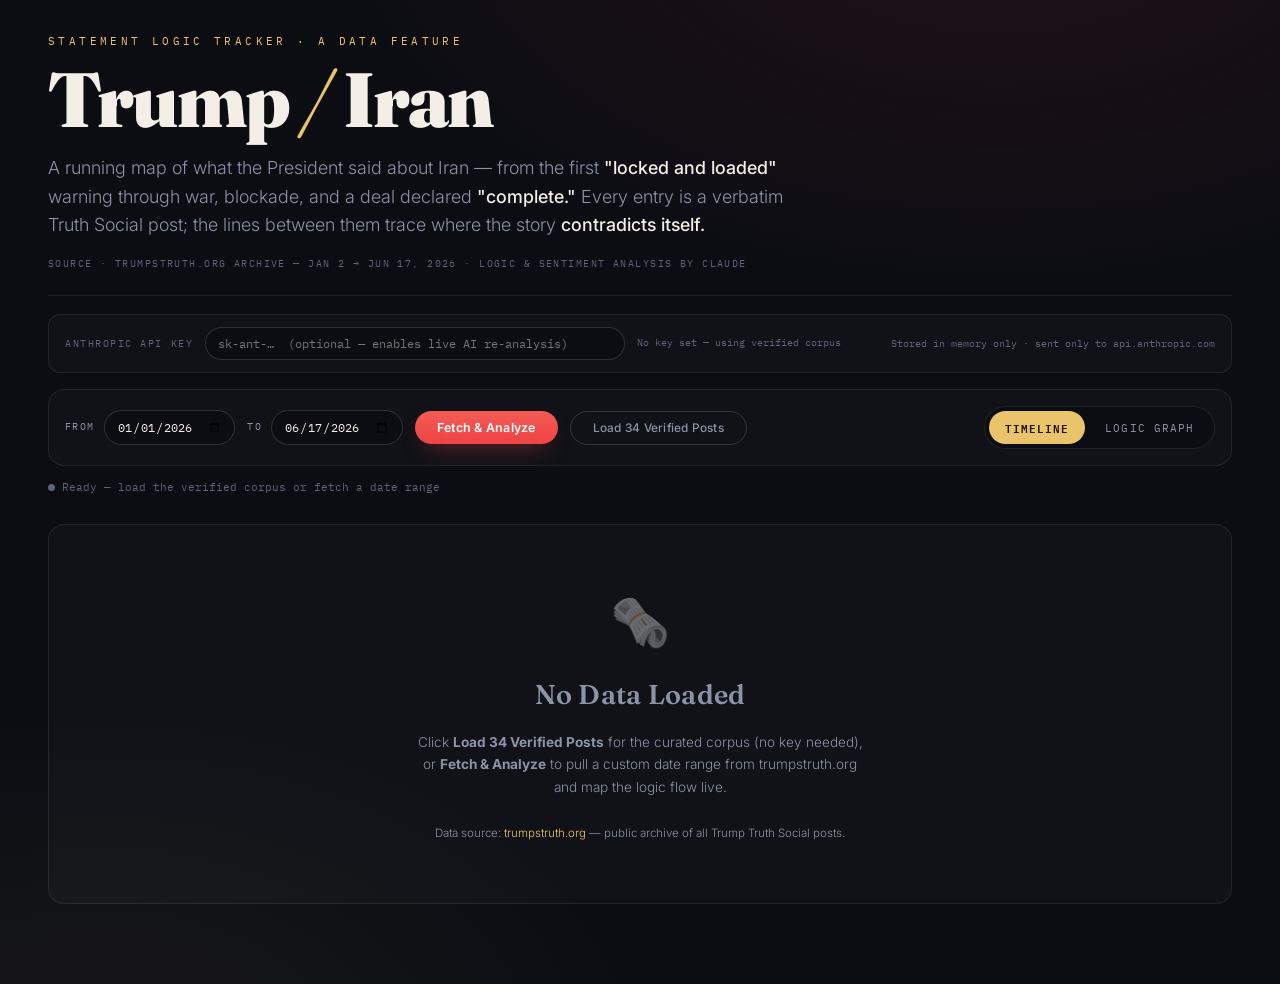
==== commit ebf5a97c: "Editorial high-gloss restyle + hero counter, sentiment timeline, phase accordions Rebuild the tracke" ====
--- a/index.html
+++ b/index.html
@@ -5,400 +5,401 @@
 <meta name="viewport" content="width=device-width, initial-scale=1.0">
 <title>TRUMP/IRAN — Statement Logic Tracker</title>
 <style>
-  @import url('https://fonts.googleapis.com/css2?family=IBM+Plex+Mono:wght@400;600;700&family=Bebas+Neue&family=IBM+Plex+Sans:wght@300;400;500&display=swap');
+  @import url('https://fonts.googleapis.com/css2?family=Fraunces:opsz,wght@9..144,400;9..144,500;9..144,600;9..144,900&family=Inter:wght@300;400;500;600;700&family=IBM+Plex+Mono:wght@400;500;600&display=swap');
 
   :root {
-    --bg: #0a0a0a;
-    --surface: #111;
-    --border: #222;
-    --accent: #ff3b2f;
-    --accent2: #ff8c00;
-    --warn: #ffd700;
-    --ok: #39ff14;
-    --text: #e8e8e8;
-    --muted: #666;
-    --node-w: 280px;
+    --ink: #0b0d13;
+    --ink2: #0e1118;
+    --panel: rgba(22,26,36,0.72);
+    --panel-solid: #141823;
+    --card: rgba(255,255,255,0.025);
+    --line: rgba(255,255,255,0.08);
+    --line2: rgba(255,255,255,0.14);
+    --cream: #f4efe6;
+    --muted: #8b93a7;
+    --muted2: #5d6477;
+    --gold: #e9c46a;
+    --red: #ef4444;      /* contradiction */
+    --amber: #f59e0b;    /* escalation */
+    --yellow: #eab308;   /* threat */
+    --green: #34d399;    /* de-escalation */
+    --blue: #8ab4ff;     /* claim */
+    --node-w: 300px;
+    --radius: 16px;
+    --shadow: 0 30px 80px -50px rgba(0,0,0,0.9), inset 0 1px 0 rgba(255,255,255,0.05);
   }
 
   * { box-sizing: border-box; margin: 0; padding: 0; }
 
+  html, body { background: var(--ink); }
   body {
-    background: var(--bg);
-    color: var(--text);
+    color: var(--cream);
+    font-family: 'Inter', -apple-system, system-ui, sans-serif;
+    min-height: 100vh;
+    -webkit-font-smoothing: antialiased;
+    background:
+      radial-gradient(1200px 720px at 78% -12%, rgba(239,68,68,0.10), transparent 58%),
+      radial-gradient(1000px 640px at 8% 108%, rgba(233,196,106,0.06), transparent 55%),
+      var(--ink);
+    overflow-x: hidden;
+    line-height: 1.5;
+  }
+
+  .wrap { max-width: 1240px; margin: 0 auto; padding: 0 28px; }
+
+  ::-webkit-scrollbar { width: 10px; height: 10px; }
+  ::-webkit-scrollbar-thumb { background: rgba(255,255,255,0.12); border-radius: 5px; }
+  ::-webkit-scrollbar-track { background: transparent; }
+
+  /* ── MASTHEAD ── */
+  header.masthead {
+    border-bottom: 1px solid var(--line);
+    padding: 34px 0 24px;
+    position: relative;
+  }
+  .kicker {
     font-family: 'IBM Plex Mono', monospace;
-    min-height: 100vh;
-    overflow-x: hidden;
-  }
-
-  /* ── HEADER ── */
-  header {
-    display: flex;
-    align-items: center;
-    justify-content: space-between;
-    padding: 18px 32px;
-    border-bottom: 1px solid var(--border);
-    background: #0a0a0a;
-    position: sticky;
-    top: 0;
-    z-index: 100;
-  }
-  .logo {
-    font-family: 'Bebas Neue', sans-serif;
-    font-size: 2rem;
-    letter-spacing: 0.06em;
-    color: var(--accent);
-  }
-  .logo span { color: var(--text); }
-  .subtitle {
-    font-size: 0.65rem;
-    color: var(--muted);
-    letter-spacing: 0.15em;
-    text-transform: uppercase;
-  }
-  .header-right { text-align: right; }
+    font-size: 0.66rem; letter-spacing: 0.32em; text-transform: uppercase;
+    color: var(--gold); margin-bottom: 14px;
+  }
+  h1.title {
+    font-family: 'Fraunces', serif; font-weight: 900;
+    font-size: clamp(2.4rem, 6vw, 5rem);
+    line-height: 0.94; letter-spacing: -0.025em; color: var(--cream);
+  }
+  h1.title em { font-style: italic; color: var(--gold); }
+  .dek {
+    margin-top: 18px; font-size: clamp(0.95rem, 1.4vw, 1.12rem);
+    line-height: 1.6; color: var(--muted); max-width: 70ch; font-weight: 300;
+  }
+  .dek strong { color: var(--cream); font-weight: 500; }
+  .byline {
+    margin-top: 16px; font-family: 'IBM Plex Mono', monospace;
+    font-size: 0.64rem; letter-spacing: 0.14em; color: var(--muted2); text-transform: uppercase;
+  }
+
+  /* ── KEY BAR ── */
+  .keybar {
+    display: flex; align-items: center; gap: 12px; flex-wrap: wrap;
+    margin-top: 18px; padding: 12px 16px;
+    background: var(--card); border: 1px solid var(--line); border-radius: 12px;
+  }
+  .keybar label { font-family:'IBM Plex Mono',monospace; font-size: 0.6rem; color: var(--muted2); text-transform: uppercase; letter-spacing: 0.16em; white-space: nowrap; }
+  input[type="password"] {
+    flex: 1; min-width: 240px; max-width: 420px;
+    background: rgba(0,0,0,0.25); border: 1px solid var(--line2); color: var(--cream);
+    padding: 8px 12px; font-family: 'IBM Plex Mono', monospace; font-size: 0.74rem; border-radius: 999px;
+    transition: border-color 0.15s;
+  }
+  input[type="password"]:focus { outline: none; border-color: var(--gold); }
+  .keybar .key-note { font-size: 0.6rem; color: var(--muted2); margin-left: auto; font-family:'IBM Plex Mono',monospace; }
 
   /* ── CONTROLS ── */
   .controls {
-    display: flex;
-    gap: 12px;
-    align-items: center;
-    padding: 16px 32px;
-    border-bottom: 1px solid var(--border);
-    background: #0d0d0d;
-    flex-wrap: wrap;
-  }
-  .date-group {
-    display: flex;
-    gap: 8px;
-    align-items: center;
-  }
-  label { font-size: 0.7rem; color: var(--muted); text-transform: uppercase; letter-spacing: 0.1em; }
-  input[type="date"] {
-    background: var(--surface);
-    border: 1px solid var(--border);
-    color: var(--text);
-    padding: 6px 10px;
-    font-family: 'IBM Plex Mono', monospace;
-    font-size: 0.75rem;
-    border-radius: 2px;
-  }
-  input[type="date"]:focus { outline: 1px solid var(--accent); }
+    display: flex; gap: 12px; align-items: center; flex-wrap: wrap;
+    margin-top: 16px; padding: 16px; background: var(--card);
+    border: 1px solid var(--line); border-radius: var(--radius);
+  }
+  .date-group { display: flex; gap: 9px; align-items: center; }
+  label { font-family:'IBM Plex Mono',monospace; font-size: 0.62rem; color: var(--muted); text-transform: uppercase; letter-spacing: 0.14em; }
+  input[type="date"], select {
+    background: rgba(0,0,0,0.25); border: 1px solid var(--line2); color: var(--cream);
+    padding: 8px 12px; font-family: 'IBM Plex Mono', monospace; font-size: 0.74rem; border-radius: 999px;
+    transition: border-color 0.15s; cursor: pointer;
+  }
+  input[type="date"]:focus, select:focus { outline: none; border-color: var(--gold); }
+  select option { background: var(--panel-solid); color: var(--cream); }
 
   .btn {
-    padding: 8px 20px;
-    font-family: 'Bebas Neue', sans-serif;
-    font-size: 1rem;
-    letter-spacing: 0.08em;
-    border: none;
-    cursor: pointer;
-    transition: all 0.15s;
-    border-radius: 2px;
-  }
-  .btn-primary { background: var(--accent); color: #fff; }
-  .btn-primary:hover { background: #cc2e24; }
-  .btn-primary:disabled { background: #444; color: #888; cursor: not-allowed; }
-  .btn-secondary { background: transparent; border: 1px solid var(--border); color: var(--muted); font-size: 0.75rem; font-family: 'IBM Plex Mono', monospace; }
-  .btn-secondary:hover { border-color: var(--text); color: var(--text); }
+    padding: 9px 22px; font-family: 'Inter', sans-serif; font-weight: 600;
+    font-size: 0.78rem; letter-spacing: 0.02em; border: none; cursor: pointer;
+    transition: all 0.18s; border-radius: 999px;
+  }
+  .btn-primary {
+    background: linear-gradient(180deg, #f25c54, var(--red));
+    color: #fff; box-shadow: 0 10px 24px -12px rgba(239,68,68,0.8);
+  }
+  .btn-primary:hover { filter: brightness(1.08); transform: translateY(-1px); }
+  .btn-primary:disabled { background: #2a2f3c; color: #6b7280; cursor: not-allowed; box-shadow: none; transform: none; }
+  .btn-secondary {
+    background: transparent; border: 1px solid var(--line2); color: var(--muted);
+    font-size: 0.74rem; font-weight: 500;
+  }
+  .btn-secondary:hover { border-color: var(--cream); color: var(--cream); }
 
   .view-toggle {
-    display: flex;
-    gap: 4px;
-    margin-left: auto;
+    display: flex; gap: 4px; margin-left: auto; padding: 4px;
+    background: rgba(0,0,0,0.25); border: 1px solid var(--line); border-radius: 999px;
   }
   .view-btn {
-    padding: 6px 14px;
-    font-size: 0.7rem;
-    font-family: 'IBM Plex Mono', monospace;
-    background: transparent;
-    border: 1px solid var(--border);
-    color: var(--muted);
-    cursor: pointer;
-    transition: all 0.15s;
-    border-radius: 2px;
-    text-transform: uppercase;
-    letter-spacing: 0.08em;
-  }
-  .view-btn.active { background: var(--surface); border-color: var(--accent); color: var(--text); }
+    padding: 7px 16px; font-size: 0.66rem; font-family: 'IBM Plex Mono', monospace;
+    background: transparent; border: none; color: var(--muted); cursor: pointer;
+    transition: all 0.15s; border-radius: 999px; text-transform: uppercase; letter-spacing: 0.1em;
+  }
+  .view-btn.active { background: var(--gold); color: #1a1205; font-weight: 600; }
 
   /* ── STATUS BAR ── */
   .status-bar {
-    padding: 8px 32px;
-    font-size: 0.7rem;
-    color: var(--muted);
-    border-bottom: 1px solid var(--border);
-    display: flex;
-    gap: 24px;
-    align-items: center;
+    margin-top: 14px; font-family:'IBM Plex Mono',monospace; font-size: 0.66rem;
+    color: var(--muted2); display: flex; gap: 22px; align-items: center; flex-wrap: wrap;
   }
   .status-dot {
-    width: 6px; height: 6px;
-    border-radius: 50%;
-    background: var(--muted);
-    display: inline-block;
-    margin-right: 6px;
-  }
-  .status-dot.live { background: var(--ok); box-shadow: 0 0 6px var(--ok); animation: pulse 1.5s infinite; }
-  .status-dot.error { background: var(--accent); }
-  @keyframes pulse { 0%,100%{opacity:1} 50%{opacity:.4} }
+    width: 7px; height: 7px; border-radius: 50%; background: var(--muted2);
+    display: inline-block; margin-right: 7px;
+  }
+  .status-dot.live { background: var(--green); box-shadow: 0 0 8px var(--green); animation: pulse 1.5s infinite; }
+  .status-dot.error { background: var(--red); }
+  @keyframes pulse { 0%,100%{opacity:1} 50%{opacity:.35} }
 
   /* ── MAIN ── */
-  main { padding: 24px 32px; }
+  main { padding: 28px 0 80px; }
 
   /* ── EMPTY / LOADING STATE ── */
   .empty-state {
-    display: flex;
-    flex-direction: column;
-    align-items: center;
-    justify-content: center;
-    min-height: 400px;
-    gap: 16px;
-    color: var(--muted);
-  }
-  .empty-icon { font-size: 3rem; opacity: 0.3; }
-  .empty-state h2 { font-family: 'Bebas Neue', sans-serif; font-size: 1.8rem; letter-spacing: 0.1em; color: #333; }
-  .empty-state p { font-size: 0.75rem; max-width: 400px; text-align: center; line-height: 1.6; }
+    display: flex; flex-direction: column; align-items: center; justify-content: center;
+    min-height: 380px; gap: 16px; color: var(--muted);
+    background: var(--card); border: 1px solid var(--line); border-radius: var(--radius);
+    padding: 40px;
+  }
+  .empty-icon { font-size: 3rem; opacity: 0.4; }
+  .empty-state h2 { font-family: 'Fraunces', serif; font-weight: 600; font-size: 1.7rem; letter-spacing: 0.01em; color: var(--muted); }
+  .empty-state p { font-size: 0.85rem; max-width: 460px; text-align: center; line-height: 1.65; font-weight: 300; }
 
   .spinner {
-    width: 32px; height: 32px;
-    border: 2px solid var(--border);
-    border-top-color: var(--accent);
-    border-radius: 50%;
-    animation: spin 0.8s linear infinite;
+    width: 32px; height: 32px; border: 2px solid var(--line2);
+    border-top-color: var(--gold); border-radius: 50%; animation: spin 0.8s linear infinite;
   }
   @keyframes spin { to { transform: rotate(360deg); } }
+
+  /* ── HERO CONTRADICTION COUNTER ── */
+  .hero {
+    position: relative; overflow: hidden;
+    background:
+      radial-gradient(900px 360px at 85% -40%, rgba(239,68,68,0.22), transparent 60%),
+      linear-gradient(180deg, rgba(255,255,255,0.04), rgba(255,255,255,0.01));
+    border: 1px solid var(--line2); border-radius: 22px;
+    padding: 34px 36px; margin-bottom: 22px; box-shadow: var(--shadow);
+  }
+  .hero-grid { display: grid; grid-template-columns: minmax(280px, 0.9fr) 1.3fr; gap: 34px; align-items: center; }
+  .hero-overline { font-family:'IBM Plex Mono',monospace; font-size: 0.64rem; letter-spacing: 0.26em; text-transform: uppercase; color: var(--gold); margin-bottom: 12px; }
+  .hero-num {
+    font-family: 'Fraunces', serif; font-weight: 900;
+    font-size: clamp(4.5rem, 13vw, 9rem); line-height: 0.82; letter-spacing: -0.04em;
+    color: #fff; text-shadow: 0 0 50px rgba(239,68,68,0.55);
+    background: linear-gradient(180deg, #fff 30%, #ffb4ae);
+    -webkit-background-clip: text; background-clip: text; -webkit-text-fill-color: transparent;
+  }
+  .hero-caption { margin-top: 12px; font-size: 1rem; color: var(--cream); font-weight: 400; max-width: 30ch; }
+  .hero-caption strong { color: var(--gold); font-weight: 600; }
+  .hero-sub { margin-top: 6px; font-family:'IBM Plex Mono',monospace; font-size: 0.62rem; color: var(--muted2); letter-spacing: 0.06em; }
+
+  .hero-breakdown-h { font-family:'IBM Plex Mono',monospace; font-size: 0.6rem; letter-spacing: 0.2em; text-transform: uppercase; color: var(--muted); margin-bottom: 14px; padding-bottom: 9px; border-bottom: 1px solid var(--line); }
+  .brk-list { display: flex; flex-direction: column; gap: 11px; }
+  .brk-item { display: grid; grid-template-columns: 1fr auto; gap: 10px 14px; align-items: center; }
+  .brk-label { font-size: 0.82rem; color: var(--cream); font-weight: 500; }
+  .brk-count { font-family: 'Fraunces', serif; font-weight: 700; font-size: 1.1rem; color: var(--gold); }
+  .brk-bar { grid-column: 1 / -1; height: 6px; border-radius: 4px; background: rgba(255,255,255,0.07); overflow: hidden; }
+  .brk-fill { height: 100%; border-radius: 4px; background: linear-gradient(90deg, var(--amber), var(--red)); }
+
+  /* ── SECTION SHELL ── */
+  .section {
+    background: var(--card); border: 1px solid var(--line); border-radius: var(--radius);
+    padding: 22px 24px; margin-bottom: 22px;
+  }
+  .section-head { display: flex; align-items: baseline; justify-content: space-between; gap: 16px; flex-wrap: wrap; margin-bottom: 6px; }
+  .section-title { font-family: 'Fraunces', serif; font-weight: 600; font-size: 1.3rem; letter-spacing: 0.005em; }
+  .section-hint { font-family:'IBM Plex Mono',monospace; font-size: 0.6rem; color: var(--muted2); letter-spacing: 0.12em; text-transform: uppercase; }
 
   /* ── STATS ROW ── */
   .stats-row {
-    display: flex;
-    gap: 1px;
-    margin-bottom: 20px;
-    background: var(--border);
-    border: 1px solid var(--border);
-    border-radius: 3px;
-    overflow: hidden;
+    display: grid; grid-template-columns: repeat(6, 1fr); gap: 12px; margin-bottom: 22px;
   }
   .stat {
-    flex: 1;
-    padding: 12px 16px;
-    background: var(--surface);
-  }
-  .stat-val {
-    font-family: 'Bebas Neue', sans-serif;
-    font-size: 1.8rem;
-    letter-spacing: 0.05em;
-    line-height: 1;
-  }
-  .stat-label { font-size: 0.6rem; color: var(--muted); text-transform: uppercase; letter-spacing: 0.12em; margin-top: 2px; }
-  .stat.red .stat-val { color: var(--accent); }
-  .stat.yellow .stat-val { color: var(--warn); }
-  .stat.green .stat-val { color: var(--ok); }
-  .stat.orange .stat-val { color: var(--accent2); }
-
-  /* ── FLOWCHART VIEW ── */
-  #flowchart-view { display: none; }
-  .flow-container {
-    overflow-x: auto;
-    padding-bottom: 32px;
-  }
-  .flow-svg-wrap {
-    min-width: 100%;
-    position: relative;
-  }
-
-  /* ── TIMELINE VIEW ── */
+    padding: 16px 18px; background: var(--card); border: 1px solid var(--line);
+    border-radius: 14px; transition: border-color 0.2s, transform 0.15s;
+  }
+  .stat:hover { border-color: var(--line2); transform: translateY(-2px); }
+  .stat-val { font-family: 'Fraunces', serif; font-weight: 900; font-size: 2rem; line-height: 1; letter-spacing: -0.01em; }
+  .stat-label { font-family:'IBM Plex Mono',monospace; font-size: 0.56rem; color: var(--muted); text-transform: uppercase; letter-spacing: 0.1em; margin-top: 6px; line-height: 1.3; }
+  .stat.red .stat-val { color: var(--red); }
+  .stat.yellow .stat-val { color: var(--yellow); }
+  .stat.green .stat-val { color: var(--green); }
+  .stat.orange .stat-val { color: var(--amber); }
+  .stat.blue .stat-val { color: var(--blue); }
+  .stat.gold .stat-val { color: var(--gold); }
+
+  /* ── SENTIMENT CHART ── */
+  #sentChart { width: 100%; height: auto; display: block; overflow: visible; }
+  .sent-axis-label { font-family:'IBM Plex Mono',monospace; font-size: 9px; fill: var(--muted2); letter-spacing: 0.06em; }
+  .sent-point { cursor: pointer; transition: r 0.12s; }
+  .sent-foot { display: flex; gap: 18px; flex-wrap: wrap; margin-top: 14px; font-family:'IBM Plex Mono',monospace; font-size: 0.6rem; color: var(--muted); }
+  .sent-foot b { color: var(--cream); font-weight: 600; }
+
+  /* ── TIMELINE / FILTERS ── */
   #timeline-view { display: none; }
-  .timeline {
-    position: relative;
-    padding-left: 24px;
-  }
-  .timeline::before {
-    content: '';
-    position: absolute;
-    left: 0;
-    top: 0; bottom: 0;
-    width: 1px;
-    background: var(--border);
-  }
+  .filter-bar { display: flex; gap: 12px; align-items: center; flex-wrap: wrap; margin-bottom: 18px; }
+  .chk { display: inline-flex; align-items: center; gap: 7px; font-family:'IBM Plex Mono',monospace; font-size: 0.66rem; color: var(--muted); cursor: pointer; padding: 8px 14px; border: 1px solid var(--line2); border-radius: 999px; user-select: none; transition: all 0.15s; }
+  .chk:hover { color: var(--cream); border-color: var(--cream); }
+  .chk input { accent-color: var(--gold); }
+  .chk.on { background: rgba(233,196,106,0.12); border-color: var(--gold); color: var(--gold); }
+
+  /* ── ACCORDION (PHASES) ── */
+  .phase { background: var(--card); border: 1px solid var(--line); border-radius: var(--radius); margin-bottom: 14px; overflow: hidden; }
+  .phase-head {
+    display: grid; grid-template-columns: auto 1fr auto; gap: 14px; align-items: center;
+    padding: 18px 20px; cursor: pointer; transition: background 0.15s;
+  }
+  .phase-head:hover { background: rgba(255,255,255,0.02); }
+  .phase-chevron { width: 22px; height: 22px; display: grid; place-items: center; color: var(--muted); transition: transform 0.25s; font-size: 0.9rem; }
+  .phase.open .phase-chevron { transform: rotate(90deg); color: var(--gold); }
+  .phase-titles .pt-name { font-family: 'Fraunces', serif; font-weight: 600; font-size: 1.12rem; }
+  .phase-titles .pt-range { font-family:'IBM Plex Mono',monospace; font-size: 0.62rem; color: var(--muted2); letter-spacing: 0.08em; margin-top: 3px; }
+  .phase-meta { display: flex; align-items: center; gap: 10px; }
+  .phase-count { font-family:'IBM Plex Mono',monospace; font-size: 0.62rem; color: var(--muted); white-space: nowrap; }
+  .phase-flag { font-family:'IBM Plex Mono',monospace; font-size: 0.58rem; padding: 3px 9px; border-radius: 999px; background: rgba(239,68,68,0.12); color: #ff9a92; border: 1px solid rgba(239,68,68,0.3); white-space: nowrap; }
+  .phase-body { display: none; padding: 4px 20px 18px; }
+  .phase.open .phase-body { display: block; }
+  .phase-summary { font-size: 0.82rem; color: var(--muted); font-weight: 300; line-height: 1.55; margin: 2px 0 16px; }
+
+  .timeline { position: relative; padding-left: 26px; }
+  .timeline::before { content: ''; position: absolute; left: 6px; top: 4px; bottom: 4px; width: 1px; background: var(--line2); }
   .tl-item {
-    position: relative;
-    margin-bottom: 2px;
-    padding: 14px 16px;
-    background: var(--surface);
-    border: 1px solid var(--border);
-    border-left: 3px solid var(--border);
-    border-radius: 0 2px 2px 0;
-    transition: border-color 0.2s;
-  }
+    position: relative; margin-bottom: 12px; padding: 16px 18px;
+    background: rgba(255,255,255,0.02); border: 1px solid var(--line);
+    border-left: 3px solid var(--line2); border-radius: 12px; transition: border-color 0.2s, transform 0.12s;
+  }
+  .tl-item:hover { transform: translateX(2px); }
   .tl-item::before {
-    content: '';
-    position: absolute;
-    left: -28px;
-    top: 18px;
-    width: 8px; height: 8px;
-    border-radius: 50%;
-    background: var(--muted);
-    border: 1px solid var(--bg);
-  }
-  .tl-item.contradiction { border-left-color: var(--accent); }
-  .tl-item.contradiction::before { background: var(--accent); box-shadow: 0 0 6px var(--accent); }
-  .tl-item.escalation { border-left-color: var(--accent2); }
-  .tl-item.escalation::before { background: var(--accent2); }
-  .tl-item.deescalation { border-left-color: var(--ok); }
-  .tl-item.deescalation::before { background: var(--ok); }
-  .tl-item.threat { border-left-color: var(--warn); }
-  .tl-item.threat::before { background: var(--warn); }
-
-  .tl-meta {
-    display: flex;
-    gap: 10px;
-    align-items: center;
-    margin-bottom: 8px;
-  }
-  .tl-date { font-size: 0.65rem; color: var(--muted); }
+    content: ''; position: absolute; left: -23px; top: 20px; width: 9px; height: 9px;
+    border-radius: 50%; background: var(--muted2); border: 2px solid var(--ink);
+  }
+  .tl-item.contradiction { border-left-color: var(--red); }
+  .tl-item.contradiction::before { background: var(--red); box-shadow: 0 0 8px var(--red); }
+  .tl-item.escalation { border-left-color: var(--amber); }
+  .tl-item.escalation::before { background: var(--amber); }
+  .tl-item.deescalation { border-left-color: var(--green); }
+  .tl-item.deescalation::before { background: var(--green); }
+  .tl-item.threat { border-left-color: var(--yellow); }
+  .tl-item.threat::before { background: var(--yellow); }
+  .tl-item.claim { border-left-color: var(--blue); }
+  .tl-item.claim::before { background: var(--blue); }
+
+  .tl-meta { display: flex; gap: 9px; align-items: center; margin-bottom: 9px; flex-wrap: wrap; }
+  .tl-date { font-family:'IBM Plex Mono',monospace; font-size: 0.64rem; color: var(--muted); }
+  .tl-idx { font-family:'IBM Plex Mono',monospace; font-size: 0.6rem; color: var(--muted2); }
   .tag {
-    font-size: 0.6rem;
-    padding: 2px 8px;
-    border-radius: 2px;
-    text-transform: uppercase;
-    letter-spacing: 0.08em;
-    font-weight: 600;
-  }
-  .tag.contradiction { background: rgba(255,59,47,0.15); color: var(--accent); border: 1px solid rgba(255,59,47,0.3); }
-  .tag.escalation { background: rgba(255,140,0,0.15); color: var(--accent2); border: 1px solid rgba(255,140,0,0.3); }
-  .tag.deescalation { background: rgba(57,255,20,0.1); color: var(--ok); border: 1px solid rgba(57,255,20,0.25); }
-  .tag.threat { background: rgba(255,215,0,0.1); color: var(--warn); border: 1px solid rgba(255,215,0,0.25); }
-  .tag.claim { background: rgba(100,100,255,0.1); color: #8888ff; border: 1px solid rgba(100,100,255,0.25); }
-  .tag.neutral { background: rgba(150,150,150,0.1); color: var(--muted); border: 1px solid var(--border); }
-
-  .tl-text { font-size: 0.78rem; line-height: 1.6; color: var(--text); }
+    font-family:'IBM Plex Mono',monospace; font-size: 0.58rem; padding: 3px 10px; border-radius: 999px;
+    text-transform: uppercase; letter-spacing: 0.08em; font-weight: 600;
+  }
+  .tag.contradiction { background: rgba(239,68,68,0.14); color: #ff9a92; border: 1px solid rgba(239,68,68,0.32); }
+  .tag.escalation { background: rgba(245,158,11,0.13); color: #ffc46b; border: 1px solid rgba(245,158,11,0.3); }
+  .tag.deescalation { background: rgba(52,211,153,0.12); color: var(--green); border: 1px solid rgba(52,211,153,0.28); }
+  .tag.threat { background: rgba(234,179,8,0.12); color: #f1d65a; border: 1px solid rgba(234,179,8,0.28); }
+  .tag.claim { background: rgba(138,180,255,0.12); color: var(--blue); border: 1px solid rgba(138,180,255,0.28); }
+  .tag.neutral { background: rgba(150,160,180,0.1); color: var(--muted); border: 1px solid var(--line2); }
+  .tag.verbatim { background: rgba(52,211,153,0.08); color: var(--green); border: 1px solid rgba(52,211,153,0.22); text-transform: none; letter-spacing: 0.04em; }
+  .tag.sentiment { background: rgba(255,255,255,0.04); color: var(--muted); border: 1px solid var(--line2); }
+
+  .tl-text { font-family: 'Fraunces', serif; font-weight: 400; font-size: 0.96rem; line-height: 1.55; color: var(--cream); }
   .tl-analysis {
-    margin-top: 10px;
-    padding: 8px 12px;
-    background: rgba(255,59,47,0.05);
-    border-left: 2px solid var(--accent);
-    font-size: 0.7rem;
-    color: #bbb;
-    line-height: 1.5;
-  }
-  .tl-analysis.warn { border-left-color: var(--warn); background: rgba(255,215,0,0.04); }
-  .tl-analysis.ok { border-left-color: var(--ok); background: rgba(57,255,20,0.04); }
-  .contradicts-badge {
-    margin-top: 8px;
-    font-size: 0.65rem;
-    color: var(--accent);
-    display: flex;
-    align-items: center;
-    gap: 6px;
-  }
+    margin-top: 12px; padding: 10px 14px; background: rgba(255,255,255,0.025);
+    border-left: 2px solid var(--line2); border-radius: 0 8px 8px 0;
+    font-size: 0.76rem; color: #c7ccd8; line-height: 1.55; font-weight: 300;
+  }
+  .tl-analysis.warn { border-left-color: var(--yellow); }
+  .tl-analysis.ok { border-left-color: var(--green); }
+  .tl-analysis.bad { border-left-color: var(--red); }
+  .contradicts-badge { margin-top: 10px; font-size: 0.7rem; color: #ff9a92; display: flex; align-items: flex-start; gap: 7px; line-height: 1.45; }
+
+  .cluster-callout { padding: 18px 20px; background: linear-gradient(180deg, rgba(239,68,68,0.08), rgba(239,68,68,0.02)); border: 1px solid rgba(239,68,68,0.22); border-radius: var(--radius); margin-bottom: 18px; }
+  .cluster-callout .cc-h { font-family:'IBM Plex Mono',monospace; font-size: 0.62rem; color: #ff9a92; text-transform: uppercase; letter-spacing: 0.16em; margin-bottom: 12px; }
+  .cc-item { margin-bottom: 11px; }
+  .cc-item .cc-label { font-family: 'Fraunces', serif; color: var(--gold); font-size: 0.95rem; font-weight: 600; }
+  .cc-item .cc-posts { font-family:'IBM Plex Mono',monospace; color: var(--muted2); font-size: 0.62rem; margin-left: 9px; }
+  .cc-item .cc-desc { font-size: 0.78rem; color: var(--muted); margin-top: 3px; font-weight: 300; line-height: 1.5; }
+
+  .summary-card { padding: 18px 20px; background: var(--card); border: 1px solid var(--line); border-left: 3px solid var(--gold); border-radius: 0 var(--radius) var(--radius) 0; margin-bottom: 18px; }
+  .summary-card .sc-h { font-family:'IBM Plex Mono',monospace; font-size: 0.6rem; color: var(--gold); text-transform: uppercase; letter-spacing: 0.16em; margin-bottom: 9px; }
+  .summary-card .sc-body { font-family: 'Fraunces', serif; font-weight: 400; font-size: 0.96rem; color: #d7dbe4; line-height: 1.65; }
 
   /* ── GRAPH VIEW ── */
   #graph-view { display: none; }
   #graph-canvas {
-    width: 100%;
-    background: var(--surface);
-    border: 1px solid var(--border);
-    border-radius: 2px;
-    position: relative;
-    overflow: auto;
-  }
-  .graph-inner {
-    position: relative;
-    min-height: 600px;
-  }
-  svg.edges {
-    position: absolute;
-    top: 0; left: 0;
-    width: 100%; height: 100%;
-    pointer-events: none;
-  }
+    width: 100%; background: var(--card); border: 1px solid var(--line);
+    border-radius: var(--radius); position: relative; overflow: auto;
+  }
+  .graph-inner { position: relative; min-height: 600px; }
+  svg.edges { position: absolute; top: 0; left: 0; width: 100%; height: 100%; pointer-events: none; }
   .node {
-    position: absolute;
-    width: var(--node-w);
-    background: var(--bg);
-    border: 1px solid var(--border);
-    border-radius: 2px;
-    padding: 12px;
-    cursor: pointer;
-    transition: border-color 0.2s, transform 0.1s;
-    z-index: 2;
-  }
-  .node:hover { border-color: var(--accent); transform: translateY(-1px); }
-  .node.selected { border-color: var(--accent); box-shadow: 0 0 12px rgba(255,59,47,0.2); }
-  .node-date { font-size: 0.6rem; color: var(--muted); margin-bottom: 4px; }
-  .node-text { font-size: 0.72rem; line-height: 1.5; color: var(--text); }
-  .node-tags { display: flex; gap: 4px; flex-wrap: wrap; margin-top: 8px; }
-
-  /* ── ERROR ── */
+    position: absolute; width: var(--node-w); background: var(--panel-solid);
+    border: 1px solid var(--line2); border-radius: 14px; padding: 14px; cursor: pointer;
+    transition: border-color 0.2s, transform 0.1s, box-shadow 0.2s; z-index: 2;
+  }
+  .node:hover { border-color: var(--gold); transform: translateY(-2px); box-shadow: 0 16px 40px -24px rgba(0,0,0,0.9); }
+  .node.selected { border-color: var(--red); box-shadow: 0 0 18px rgba(239,68,68,0.25); }
+  .node-date { font-family:'IBM Plex Mono',monospace; font-size: 0.6rem; color: var(--muted2); margin-bottom: 6px; }
+  .node-text { font-family: 'Fraunces', serif; font-size: 0.82rem; line-height: 1.5; color: var(--cream); }
+  .node-tags { display: flex; gap: 5px; flex-wrap: wrap; margin-top: 10px; }
+
+  /* ── TOOLTIP ── */
+  #tip {
+    position: fixed; pointer-events: none; z-index: 80; max-width: 320px;
+    background: rgba(8,10,15,0.96); border: 1px solid var(--line2); border-radius: 12px;
+    padding: 12px 14px; transform: translate(-50%, -116%); opacity: 0; transition: opacity 0.12s;
+    backdrop-filter: blur(8px); box-shadow: 0 18px 44px -16px rgba(0,0,0,0.85);
+  }
+  #tip .t-date { font-family:'IBM Plex Mono',monospace; font-size: 0.6rem; color: var(--gold); letter-spacing: 0.08em; }
+  #tip .t-text { font-family: 'Fraunces', serif; font-size: 0.82rem; color: var(--cream); margin-top: 5px; line-height: 1.45; }
+  #tip .t-row { font-family:'IBM Plex Mono',monospace; font-size: 0.62rem; color: var(--muted); margin-top: 7px; letter-spacing: 0.04em; }
+
+  /* ── ERROR / RSS / LEGEND ── */
   .error-box {
-    background: rgba(255,59,47,0.06);
-    border: 1px solid rgba(255,59,47,0.3);
-    padding: 16px 20px;
-    border-radius: 2px;
-    font-size: 0.75rem;
-    color: #ff9090;
-    line-height: 1.6;
-    margin-bottom: 16px;
-  }
-  .error-box strong { color: var(--accent); }
-
-  /* ── RSS INFO ── */
-  .rss-info {
-    font-size: 0.65rem;
-    color: var(--muted);
-    margin-top: 8px;
-    line-height: 1.5;
-  }
-  .rss-info a { color: #5588ff; text-decoration: none; }
+    background: rgba(239,68,68,0.07); border: 1px solid rgba(239,68,68,0.3);
+    padding: 18px 22px; border-radius: var(--radius); font-size: 0.8rem; color: #ffb0aa;
+    line-height: 1.65; margin-bottom: 18px; font-weight: 300;
+  }
+  .error-box strong { color: #ff9a92; font-weight: 600; }
+  .rss-info { font-size: 0.72rem; color: var(--muted); margin-top: 10px; line-height: 1.6; font-weight: 300; }
+  .rss-info a { color: var(--gold); text-decoration: none; }
   .rss-info a:hover { text-decoration: underline; }
 
-  /* ── LEGEND ── */
-  .legend {
-    display: flex;
-    gap: 16px;
-    flex-wrap: wrap;
-    padding: 10px 0;
-    margin-bottom: 16px;
-    font-size: 0.65rem;
-    color: var(--muted);
-    border-bottom: 1px solid var(--border);
-  }
-  .legend-item { display: flex; align-items: center; gap: 6px; }
-  .legend-dot { width: 8px; height: 8px; border-radius: 50%; }
-
-  .progress-bar {
-    height: 2px;
-    background: var(--border);
-    border-radius: 1px;
-    margin-bottom: 20px;
-    overflow: hidden;
-  }
-  .progress-fill {
-    height: 100%;
-    background: linear-gradient(90deg, var(--accent), var(--accent2));
-    border-radius: 1px;
-    transition: width 0.3s;
+  .legend { display: flex; gap: 18px; flex-wrap: wrap; padding: 0 0 16px; margin-bottom: 4px; font-family:'IBM Plex Mono',monospace; font-size: 0.62rem; color: var(--muted); }
+  .legend-item { display: flex; align-items: center; gap: 7px; }
+  .legend-dot { width: 9px; height: 9px; border-radius: 50%; }
+
+  .progress-bar { height: 3px; background: var(--line); border-radius: 2px; margin-bottom: 20px; overflow: hidden; }
+  .progress-fill { height: 100%; background: linear-gradient(90deg, var(--gold), var(--red)); border-radius: 2px; transition: width 0.3s; }
+
+  @media (max-width: 920px) {
+    .hero-grid { grid-template-columns: 1fr; gap: 24px; }
+    .stats-row { grid-template-columns: repeat(3, 1fr); }
+  }
+  @media (max-width: 560px) {
+    .stats-row { grid-template-columns: repeat(2, 1fr); }
+    .view-toggle { margin-left: 0; width: 100%; justify-content: center; }
   }
 </style>
 </head>
 <body>
 
-<header>
-  <div>
-    <div class="logo">TRUMP<span>/</span>IRAN</div>
-    <div class="subtitle">Statement Logic Tracker &amp; Contradiction Mapper</div>
-  </div>
-  <div class="header-right">
-    <div class="subtitle" style="color:#444">Source: trumpstruth.org RSS</div>
-    <div class="subtitle" style="margin-top:4px">Filtered &amp; analyzed by Claude AI</div>
-  </div>
+<div class="wrap">
+
+<header class="masthead">
+  <div class="kicker">Statement Logic Tracker · A Data Feature</div>
+  <h1 class="title">Trump <em>/</em> Iran</h1>
+  <p class="dek">
+    A running map of what the President said about Iran — from the first <strong>"locked and loaded"</strong> warning
+    through war, blockade, and a deal declared <strong>"complete."</strong> Every entry is a verbatim Truth Social post;
+    the lines between them trace where the story <strong>contradicts itself.</strong>
+  </p>
+  <div class="byline">Source · trumpstruth.org archive — Jan 2 → Jun 17, 2026 · Logic &amp; sentiment analysis by Claude</div>
 </header>
 
-<div style="background:#0d0d0d;border-bottom:1px solid #1a1a1a;padding:10px 32px;display:flex;align-items:center;gap:12px;flex-wrap:wrap;">
-  <label style="font-size:0.65rem;color:#666;text-transform:uppercase;letter-spacing:0.1em;white-space:nowrap;">Anthropic API Key</label>
-  <input type="password" id="apiKeyInput" placeholder="sk-ant-..." oninput="saveKey(this.value)"
-    style="flex:1;min-width:260px;max-width:420px;background:#111;border:1px solid #333;color:#e8e8e8;padding:6px 10px;font-family:'IBM Plex Mono',monospace;font-size:0.75rem;border-radius:2px;">
-  <span id="keyStatus" style="font-size:0.65rem;color:#555;">No key set — live AI analysis disabled</span>
-  <span style="font-size:0.62rem;color:#444;margin-left:auto;">Key stored in memory only, never sent anywhere except api.anthropic.com</span>
+<div class="keybar">
+  <label>Anthropic API Key</label>
+  <input type="password" id="apiKeyInput" placeholder="sk-ant-…  (optional — enables live AI re-analysis)" oninput="saveKey(this.value)">
+  <span id="keyStatus" style="font-family:'IBM Plex Mono',monospace;font-size:0.62rem;color:var(--muted2);">No key set — using verified corpus</span>
+  <span class="key-note">Stored in memory only · sent only to api.anthropic.com</span>
 </div>
 
 <div class="controls">
@@ -410,7 +411,7 @@
     <label>To</label>
     <input type="date" id="endDate" value="2026-06-17">
   </div>
-  <button class="btn btn-primary" id="fetchBtn" onclick="runAnalysis()">⚡ FETCH &amp; ANALYZE</button>
+  <button class="btn btn-primary" id="fetchBtn" onclick="runAnalysis()">Fetch &amp; Analyze</button>
   <button class="btn btn-secondary" onclick="loadKnownPosts()" style="white-space:nowrap;">Load 34 Verified Posts</button>
   <div class="view-toggle">
     <button class="view-btn active" onclick="setView('timeline')" id="vbtn-timeline">Timeline</button>
@@ -419,42 +420,58 @@
 </div>
 
 <div class="status-bar">
-  <span><span class="status-dot" id="statusDot"></span><span id="statusText">Ready — select dates and click Fetch &amp; Analyze</span></span>
+  <span><span class="status-dot" id="statusDot"></span><span id="statusText">Ready — load the verified corpus or fetch a date range</span></span>
   <span id="statusCount"></span>
   <span id="statusPhase"></span>
 </div>
 
 <main>
   <div id="empty-state" class="empty-state">
-    <div class="empty-icon">📡</div>
+    <div class="empty-icon">🗞️</div>
     <h2>No Data Loaded</h2>
-    <p>Click "Fetch &amp; Analyze" to pull Trump's Truth Social posts from trumpstruth.org, filter for Iran-related content, and map the logic flow including contradictions.</p>
+    <p>Click <strong>Load 34 Verified Posts</strong> for the curated corpus (no key needed), or <strong>Fetch &amp; Analyze</strong> to pull a custom date range from trumpstruth.org and map the logic flow live.</p>
     <div class="rss-info">
-      Data source: <a href="https://www.trumpstruth.org/about" target="_blank">trumpstruth.org</a> — public archive of all Trump Truth Social posts.<br>
-      Posts are fetched via their RSS API, then filtered and analyzed by Claude AI.
+      Data source: <a href="https://www.trumpstruth.org/about" target="_blank">trumpstruth.org</a> — public archive of all Trump Truth Social posts.
     </div>
   </div>
 
   <div id="error-state" style="display:none"></div>
 
   <div id="results" style="display:none">
+    <div class="progress-bar" id="progressBar" style="display:none"><div class="progress-fill" id="progressFill" style="width:0%"></div></div>
+
+    <!-- HERO CONTRADICTION COUNTER -->
+    <section class="hero" id="heroCounter"></section>
+
+    <!-- STATS -->
     <div class="stats-row" id="statsRow"></div>
-    <div class="progress-bar" id="progressBar" style="display:none"><div class="progress-fill" id="progressFill" style="width:0%"></div></div>
-
-    <div class="legend">
-      <div class="legend-item"><div class="legend-dot" style="background:var(--accent)"></div> Contradiction</div>
-      <div class="legend-item"><div class="legend-dot" style="background:var(--accent2)"></div> Escalation</div>
-      <div class="legend-item"><div class="legend-dot" style="background:var(--ok)"></div> De-escalation</div>
-      <div class="legend-item"><div class="legend-dot" style="background:var(--warn)"></div> Threat / Ultimatum</div>
-      <div class="legend-item"><div class="legend-dot" style="background:#8888ff"></div> Claim / Assertion</div>
-      <div class="legend-item"><div class="legend-dot" style="background:var(--muted)"></div> General</div>
+
+    <!-- SENTIMENT TIMELINE -->
+    <section class="section" id="sentimentSection">
+      <div class="section-head">
+        <div class="section-title">Sentiment over time</div>
+        <div class="section-hint">▲ conciliatory · ▼ hostile — hover a point</div>
+      </div>
+      <div id="sentChartWrap"></div>
+      <div class="sent-foot">
+        <span><b>Line</b> = 3-post rolling average semantic sentiment</span>
+        <span><b>Dots</b> = individual posts, colored by category</span>
+      </div>
+    </section>
+
+    <div id="timeline-view">
+      <div id="timelineContent"></div>
     </div>
 
-    <div id="timeline-view">
-      <div class="timeline" id="timelineContent"></div>
-    </div>
-
     <div id="graph-view">
+      <div class="legend">
+        <div class="legend-item"><div class="legend-dot" style="background:var(--red)"></div> Contradiction</div>
+        <div class="legend-item"><div class="legend-dot" style="background:var(--amber)"></div> Escalation</div>
+        <div class="legend-item"><div class="legend-dot" style="background:var(--green)"></div> De-escalation</div>
+        <div class="legend-item"><div class="legend-dot" style="background:var(--yellow)"></div> Threat / Ultimatum</div>
+        <div class="legend-item"><div class="legend-dot" style="background:var(--blue)"></div> Claim / Assertion</div>
+        <div class="legend-item"><div class="legend-dot" style="background:var(--muted)"></div> General</div>
+      </div>
       <div id="graph-canvas">
         <div class="graph-inner" id="graphInner">
           <svg class="edges" id="edgeSvg"></svg>
@@ -463,6 +480,10 @@
     </div>
   </div>
 </main>
+
+</div><!-- /wrap -->
+
+<div id="tip"></div>
 
 <script>
 // ── CONFIG ──
@@ -483,17 +504,17 @@
   const el = document.getElementById('keyStatus');
   const input = document.getElementById('apiKeyInput');
   if (userApiKey.startsWith('sk-ant-') && userApiKey.length > 20) {
-    el.textContent = '\u2713 Key set \u2014 live AI analysis enabled';
-    el.style.color = '#39ff14';
-    input.style.borderColor = '#39ff14';
+    el.textContent = '\u2713 Key set \u2014 live AI re-analysis enabled';
+    el.style.color = '#34d399';
+    input.style.borderColor = '#34d399';
   } else if (userApiKey.length > 0) {
     el.textContent = '\u26a0 Key format looks wrong (should start with sk-ant-)';
-    el.style.color = '#ffd700';
-    input.style.borderColor = '#ffd700';
+    el.style.color = '#eab308';
+    input.style.borderColor = '#eab308';
   } else {
-    el.textContent = 'No key set \u2014 will use pre-built analysis';
-    el.style.color = '#555';
-    input.style.borderColor = '#333';
+    el.textContent = 'No key set \u2014 using verified corpus';
+    el.style.color = '#5d6477';
+    input.style.borderColor = 'rgba(255,255,255,0.14)';
   }
 }
 
@@ -639,70 +660,258 @@
   return JSON.parse(clean);
 }
 
+// ── DATA HELPERS ──
+function esc(s){ return String(s==null?'':s).replace(/[&<>]/g, c=>({'&':'&amp;','<':'&lt;','>':'&gt;'}[c])); }
+
+// Baked per-post semantic sentiment (-1 hostile … +1 conciliatory) for the verified corpus.
+const SENTIMENT = {
+  1:-0.6, 2:-0.55, 3:-0.45, 4:-0.85, 5:0.2, 6:-0.7, 7:-0.6, 8:-0.3, 9:-0.7, 10:-0.6,
+  11:-0.55, 12:-0.5, 13:-0.5, 14:-0.65, 15:-0.6, 16:-0.6, 17:-0.55, 18:-0.35, 19:0.1, 20:-0.5,
+  21:-0.9, 22:-0.7, 23:0.5, 24:-0.85, 25:-0.95, 26:0.55, 27:-0.7, 28:-0.6, 29:-0.5, 30:-0.65,
+  31:0.65, 32:-0.5, 33:0.85, 34:0.4
+};
+function getSentiment(p){
+  if(typeof p.sentiment === 'number') return Math.max(-1, Math.min(1, p.sentiment));
+  if(p.index!=null && SENTIMENT[p.index]!=null) return SENTIMENT[p.index];
+  const m = {threat:-0.7, escalation:-0.6, claim:-0.3, contradiction:-0.45, neutral:0, deescalation:0.55};
+  return m[p.category]!=null ? m[p.category] : 0;
+}
+
+// Narrative phases for the accordion grouping.
+const PHASES = [
+  {name:'The Lead-Up', start:'2026-01-01', end:'2026-02-27', note:'Protest threats and a "massive Armada" — war framed as a deal Iran could still take.'},
+  {name:'The War Begins', start:'2026-02-28', end:'2026-03-15', note:'War announced, then declared essentially won within hours — the first of many victory claims.'},
+  {name:'Victory on Repeat', start:'2026-03-16', end:'2026-03-20', note:'Iran’s military declared "completely destroyed" again and again while strikes continued.'},
+  {name:'The 90-Minute Sequence', start:'2026-03-21', end:'2026-03-27', note:'"Winding down," "I don’t want a deal," and a 48-hour power-plant ultimatum — within hours of each other.'},
+  {name:'Ceasefire & Collapse', start:'2026-03-28', end:'2026-04-15', note:'"A whole civilization will die tonight" → a two-week truce → a full naval blockade five days later.'},
+  {name:'Blockade & Stalemate', start:'2026-04-16', end:'2026-06-09', note:'"Operation Epic Fury," AI gun images, and a "STEEL WALL" blockade strangling Iran’s economy.'},
+  {name:'The Deal', start:'2026-06-10', end:'2026-06-30', note:'Strikes cancelled, Iranians called "dishonorable," then a deal declared "complete" — blockade still up.'},
+];
+function phaseOf(dateStr){
+  const t = new Date(dateStr).getTime();
+  for(const ph of PHASES){
+    if(t >= new Date(ph.start+'T00:00:00').getTime() && t <= new Date(ph.end+'T23:59:59').getTime()) return ph;
+  }
+  return t < new Date(PHASES[0].start).getTime() ? PHASES[0] : PHASES[PHASES.length-1];
+}
+function fmtD(d){ return new Date(d+'T00:00:00').toLocaleDateString('en-US',{month:'short',day:'numeric'}); }
+function fmtRange(ph){ return fmtD(ph.start)+' – '+fmtD(ph.end); }
+
+function showTip(e, html){ const t=document.getElementById('tip'); t.innerHTML=html; t.style.left=e.clientX+'px'; t.style.top=e.clientY+'px'; t.style.opacity='1'; }
+function hideTip(){ const t=document.getElementById('tip'); if(t) t.style.opacity='0'; }
+
+// ── ORCHESTRATOR ──
+function renderAll(analysis){
+  analysisData = analysis;
+  renderHero(analysis);
+  renderStats(analysis.stats, analysis.contradictionClusters?.length || 0);
+  renderSentiment(analysis);
+  renderTimeline(analysis);
+  if(currentView === 'graph') renderGraph(analysis);
+}
+
+// ── HERO CONTRADICTION COUNTER ──
+function renderHero(analysis){
+  const posts = analysis.posts || [];
+  const links = posts.reduce((s,p)=> s + ((p.contradicts && p.contradicts.length) || 0), 0);
+  const withContra = posts.filter(p=> p.contradicts && p.contradicts.length).length;
+  const clusters = (analysis.contradictionClusters||[]).slice().sort((a,b)=> b.postIndexes.length - a.postIndexes.length);
+  const maxC = Math.max(1, ...clusters.map(c=>c.postIndexes.length));
+  const brk = clusters.map(c=>`
+    <div class="brk-item">
+      <div class="brk-label">${esc(c.label)}</div>
+      <div class="brk-count">${c.postIndexes.length}</div>
+      <div class="brk-bar"><div class="brk-fill" style="width:${Math.round(100*c.postIndexes.length/maxC)}%"></div></div>
+    </div>`).join('');
+  document.getElementById('heroCounter').innerHTML = `
+    <div class="hero-grid">
+      <div>
+        <div class="hero-overline">Times Trump Contradicted Himself on Iran</div>
+        <div class="hero-num" id="heroNum">0</div>
+        <div class="hero-caption">documented <strong>self-contradictions</strong> across ${posts.length} verbatim posts</div>
+        <div class="hero-sub">${withContra} of ${posts.length} posts reverse or undercut an earlier statement</div>
+      </div>
+      <div>
+        <div class="hero-breakdown-h">Where the story turns on itself</div>
+        <div class="brk-list">${brk || '<div class="hero-sub">No clusters detected.</div>'}</div>
+      </div>
+    </div>`;
+  animateCount(document.getElementById('heroNum'), links);
+}
+function animateCount(el, target){
+  if(!el) return;
+  const dur = 1200, t0 = performance.now();
+  function step(now){
+    const k = Math.min(1, (now-t0)/dur);
+    const e = 1 - Math.pow(1-k, 3);
+    el.textContent = Math.round(e*target);
+    if(k < 1) requestAnimationFrame(step);
+  }
+  requestAnimationFrame(step);
+}
+
 function renderStats(stats, clusterCount) {
+  stats = stats || {};
   document.getElementById('statsRow').innerHTML = `
-    <div class="stat red"><div class="stat-val">${stats.contradictions||0}</div><div class="stat-label">Contradictions</div></div>
+    <div class="stat red"><div class="stat-val">${stats.contradictions||0}</div><div class="stat-label">Contradicting Posts</div></div>
     <div class="stat orange"><div class="stat-val">${stats.escalations||0}</div><div class="stat-label">Escalations</div></div>
     <div class="stat green"><div class="stat-val">${stats.deescalations||0}</div><div class="stat-label">De-escalations</div></div>
-    <div class="stat yellow"><div class="stat-val">${stats.threats||0}</div><div class="stat-label">Threats/Ultimatums</div></div>
-    <div class="stat"><div class="stat-val" style="color:#8888ff">${stats.claims||0}</div><div class="stat-label">Claims/Assertions</div></div>
-    <div class="stat"><div class="stat-val" style="color:var(--warn)">${clusterCount||0}</div><div class="stat-label">Contradiction Clusters</div></div>
+    <div class="stat yellow"><div class="stat-val">${stats.threats||0}</div><div class="stat-label">Threats / Ultimatums</div></div>
+    <div class="stat blue"><div class="stat-val">${stats.claims||0}</div><div class="stat-label">Claims / Assertions</div></div>
+    <div class="stat gold"><div class="stat-val">${clusterCount||0}</div><div class="stat-label">Contradiction Clusters</div></div>
   `;
+}
+
+// ── SENTIMENT-OVER-TIME CHART ──
+function renderSentiment(analysis){
+  const wrap = document.getElementById('sentChartWrap');
+  const posts = [...(analysis.posts||[])].sort((a,b)=> new Date(a.date) - new Date(b.date));
+  if(!posts.length){ wrap.innerHTML=''; return; }
+  const W=1000, H=280, padL=78, padR=18, padT=16, padB=30;
+  const plotW=W-padL-padR, plotH=H-padT-padB;
+  const times = posts.map(p=> new Date(p.date).getTime());
+  const minT=Math.min(...times), maxT=Math.max(...times);
+  const xOf = t => padL + (maxT===minT ? plotW/2 : plotW*(t-minT)/(maxT-minT));
+  const yOf = s => padT + plotH*(1-(s+1)/2);
+  const zeroY = yOf(0);
+  const sent = posts.map(getSentiment);
+  const roll = sent.map((_,i)=>{ const a=sent.slice(Math.max(0,i-2), i+1); return a.reduce((x,y)=>x+y,0)/a.length; });
+  const pts = posts.map((p,i)=>({ x:xOf(times[i]), y:yOf(roll[i]) }));
+  const linePts = pts.map(p=>`${p.x.toFixed(1)},${p.y.toFixed(1)}`).join(' ');
+  const area = `M ${pts[0].x.toFixed(1)},${zeroY.toFixed(1)} ` + pts.map(p=>`L ${p.x.toFixed(1)},${p.y.toFixed(1)}`).join(' ') + ` L ${pts[pts.length-1].x.toFixed(1)},${zeroY.toFixed(1)} Z`;
+
+  let grid='';
+  let m = new Date(new Date(minT).getFullYear(), new Date(minT).getMonth(), 1);
+  while(m.getTime() <= maxT){
+    const t=m.getTime();
+    if(t>=minT){ const x=xOf(t);
+      grid += `<line x1="${x.toFixed(1)}" y1="${padT}" x2="${x.toFixed(1)}" y2="${(padT+plotH).toFixed(1)}" stroke="rgba(255,255,255,0.05)"/>`+
+              `<text class="sent-axis-label" x="${x.toFixed(1)}" y="${(padT+plotH+18).toFixed(1)}" text-anchor="middle">${m.toLocaleDateString('en-US',{month:'short'})}</text>`;
+    }
+    m = new Date(m.getFullYear(), m.getMonth()+1, 1);
+  }
+  const ylabels = [[1,'+1 conciliatory'],[0,'0 neutral'],[-1,'−1 hostile']]
+    .map(([v,lab])=>`<text class="sent-axis-label" x="6" y="${(yOf(v)+3).toFixed(1)}">${lab}</text>`).join('');
+  const dots = posts.map((p,i)=>`<circle class="sent-point" data-i="${i}" cx="${xOf(times[i]).toFixed(1)}" cy="${yOf(sent[i]).toFixed(1)}" r="4" fill="${catColor(p.category)}" stroke="rgba(0,0,0,0.5)" stroke-width="1"/>`).join('');
+
+  wrap.innerHTML = `<svg id="sentChart" viewBox="0 0 ${W} ${H}" preserveAspectRatio="xMidYMid meet">
+    <defs><linearGradient id="sentGrad" x1="0" y1="0" x2="0" y2="1">
+      <stop offset="0%" stop-color="#34d399" stop-opacity="0.34"/>
+      <stop offset="50%" stop-color="#e9c46a" stop-opacity="0.05"/>
+      <stop offset="100%" stop-color="#ef4444" stop-opacity="0.34"/>
+    </linearGradient></defs>
+    ${grid}
+    <line x1="${padL}" y1="${zeroY.toFixed(1)}" x2="${W-padR}" y2="${zeroY.toFixed(1)}" stroke="rgba(255,255,255,0.18)" stroke-dasharray="3,4"/>
+    ${ylabels}
+    <path d="${area}" fill="url(#sentGrad)"/>
+    <polyline points="${linePts}" fill="none" stroke="#e9c46a" stroke-width="2" stroke-linejoin="round" stroke-linecap="round"/>
+    ${dots}
+  </svg>`;
+
+  wrap.querySelectorAll('.sent-point').forEach(c=>{
+    c.addEventListener('mousemove', e=>{
+      const p = posts[+c.dataset.i], sv = getSentiment(p);
+      showTip(e, `<div class="t-date">${p.date} · #${p.index}</div><div class="t-text">“${esc(p.text.slice(0,150))}${p.text.length>150?'…':''}”</div><div class="t-row">${esc(p.category)} · sentiment ${(sv>0?'+':'')+sv.toFixed(2)}</div>`);
+      c.setAttribute('r','6');
+    });
+    c.addEventListener('mouseleave', ()=>{ hideTip(); c.setAttribute('r','4'); });
+  });
+}
+
+// ── TIMELINE (FILTERS + PHASE ACCORDIONS) ──
+let filterState = { category:'all', contradictionsOnly:false };
+function applyFilter(p){
+  if(filterState.contradictionsOnly && !(p.contradicts && p.contradicts.length)) return false;
+  if(filterState.category!=='all' && (p.category||'neutral')!==filterState.category) return false;
+  return true;
+}
+function onFilterChange(){
+  const sel=document.getElementById('catFilter'), chk=document.getElementById('contraOnly');
+  if(sel) filterState.category = sel.value;
+  if(chk) filterState.contradictionsOnly = chk.checked;
+  if(analysisData) renderTimeline(analysisData);
+}
+function togglePhase(el){ el.closest('.phase').classList.toggle('open'); }
+function expandAllPhases(open){ document.querySelectorAll('#timelineContent .phase').forEach(p=>p.classList.toggle('open', open)); }
+
+function renderPost(post){
+  const cat = post.category || 'neutral';
+  const has = post.contradicts && post.contradicts.length;
+  const s = getSentiment(post);
+  const slabel = (s>0?'+':'') + s.toFixed(2);
+  const aClass = cat==='deescalation' ? 'ok' : (cat==='contradiction' ? 'bad' : (cat==='threat'||cat==='escalation' ? 'warn' : ''));
+  return `<div class="tl-item ${cat}">
+    <div class="tl-meta">
+      <span class="tl-idx">#${post.index}</span>
+      <span class="tl-date">${esc(post.date)}</span>
+      <span class="tag ${cat}">${esc(cat)}</span>
+      <span class="tag verbatim">${post.source==='RSS'?'Verbatim Truth Social':'Documented'}</span>
+      <span class="tag sentiment">sentiment ${slabel}</span>
+      ${has?`<span class="tag contradiction">⚡ contradicts #${post.contradicts.join(', #')}</span>`:''}
+    </div>
+    <div class="tl-text">“${esc(post.text)}”</div>
+    ${post.analysis?`<div class="tl-analysis ${aClass}">${esc(post.analysis)}</div>`:''}
+    ${has && post.contradictionReason?`<div class="contradicts-badge">⚡ ${esc(post.contradictionReason)}</div>`:''}
+  </div>`;
 }
 
 function renderTimeline(analysis) {
   const container = document.getElementById('timelineContent');
+  const posts = [...(analysis.posts||[])].sort((a,b)=> new Date(a.date) - new Date(b.date));
   let html = '';
 
-  // Contradiction cluster callouts
-  if(analysis.contradictionClusters && analysis.contradictionClusters.length) {
-    html += `<div style="margin-bottom:20px;padding:14px 16px;background:rgba(255,59,47,0.06);border:1px solid rgba(255,59,47,0.2);border-radius:2px;">
-      <div style="font-size:0.65rem;color:var(--accent);text-transform:uppercase;letter-spacing:0.12em;margin-bottom:8px;">⚠ Contradiction Clusters Detected</div>
-      ${analysis.contradictionClusters.map(c => `
-        <div style="margin-bottom:8px;">
-          <span style="color:var(--warn);font-size:0.72rem;font-weight:600">${c.label}</span>
-          <span style="color:var(--muted);font-size:0.68rem;margin-left:8px">Posts #${c.postIndexes.join(', #')}</span>
-          <div style="font-size:0.68rem;color:#aaa;margin-top:2px;">${c.description}</div>
+  if(analysis.summary){
+    html += `<div class="summary-card"><div class="sc-h">The Arc</div><div class="sc-body">${esc(analysis.summary)}</div></div>`;
+  }
+  if(analysis.contradictionClusters && analysis.contradictionClusters.length){
+    html += `<div class="cluster-callout"><div class="cc-h">⚡ Contradiction Clusters</div>${
+      analysis.contradictionClusters.map(c=>`<div class="cc-item"><span class="cc-label">${esc(c.label)}</span><span class="cc-posts">#${c.postIndexes.join(', #')}</span><div class="cc-desc">${esc(c.description)}</div></div>`).join('')
+    }</div>`;
+  }
+
+  const cats = ['all','contradiction','escalation','deescalation','threat','claim','neutral'];
+  html += `<div class="filter-bar">
+    <label>Filter</label>
+    <select id="catFilter" onchange="onFilterChange()">${cats.map(c=>`<option value="${c}" ${filterState.category===c?'selected':''}>${c==='all'?'All categories':c.charAt(0).toUpperCase()+c.slice(1)}</option>`).join('')}</select>
+    <label class="chk ${filterState.contradictionsOnly?'on':''}"><input type="checkbox" id="contraOnly" ${filterState.contradictionsOnly?'checked':''} onchange="onFilterChange()"> Contradictions only</label>
+    <button class="btn btn-secondary" onclick="expandAllPhases(true)">Expand all</button>
+    <button class="btn btn-secondary" onclick="expandAllPhases(false)">Collapse all</button>
+  </div>`;
+
+  const filtered = posts.filter(applyFilter);
+  const anyFilter = filterState.category!=='all' || filterState.contradictionsOnly;
+  let body = '';
+  PHASES.forEach((ph, pi)=>{
+    const inPhase = filtered.filter(p=> phaseOf(p.date)===ph);
+    if(!inPhase.length) return;
+    const contraN = inPhase.filter(p=> p.contradicts && p.contradicts.length).length;
+    const open = anyFilter ? true : (pi === PHASES.length-1);
+    body += `<div class="phase ${open?'open':''}">
+      <div class="phase-head" onclick="togglePhase(this)">
+        <div class="phase-chevron">▶</div>
+        <div class="phase-titles"><div class="pt-name">${esc(ph.name)}</div><div class="pt-range">${fmtRange(ph)}</div></div>
+        <div class="phase-meta">
+          ${contraN?`<span class="phase-flag">⚡ ${contraN} contradicting</span>`:''}
+          <span class="phase-count">${inPhase.length} post${inPhase.length>1?'s':''}</span>
         </div>
-      `).join('')}
+      </div>
+      <div class="phase-body">
+        <div class="phase-summary">${esc(ph.note)}</div>
+        <div class="timeline">${inPhase.map(renderPost).join('')}</div>
+      </div>
     </div>`;
-  }
-
-  // Summary
-  if(analysis.summary) {
-    html += `<div style="margin-bottom:16px;padding:12px 16px;background:var(--surface);border:1px solid var(--border);font-size:0.75rem;color:#bbb;line-height:1.7;border-left:3px solid #444;">
-      <div style="font-size:0.6rem;color:var(--muted);text-transform:uppercase;letter-spacing:0.12em;margin-bottom:6px;">AI Analysis Summary</div>
-      ${analysis.summary}
-    </div>`;
-  }
-
-  analysis.posts.forEach(post => {
-    const cat = post.category || 'neutral';
-    const hasContradiction = post.contradicts && post.contradicts.length > 0;
-    html += `
-      <div class="tl-item ${cat}">
-        <div class="tl-meta">
-          <span class="tl-date">${post.date}</span>
-          <span class="tag ${cat}">${cat}</span>
-          ${post.source === 'RSS' ? `<span style="font-size:0.58rem;padding:2px 6px;background:rgba(57,255,20,0.08);border:1px solid rgba(57,255,20,0.2);color:#39ff14;border-radius:2px;letter-spacing:0.06em;">VERBATIM RSS</span>` : `<span style="font-size:0.58rem;padding:2px 6px;background:rgba(100,100,255,0.08);border:1px solid rgba(100,100,255,0.2);color:#8888ff;border-radius:2px;letter-spacing:0.06em;">VERIFIED NEWS</span>`}
-          ${hasContradiction ? `<span class="tag contradiction">⚡ contradicts #${post.contradicts.join(', #')}</span>` : ''}
-        </div>
-        <div class="tl-text">"${post.text}"</div>
-        ${post.analysis ? `<div class="tl-analysis ${cat==='deescalation'?'ok':cat==='contradiction'?'':cat==='threat'||cat==='escalation'?'warn':''}">${post.analysis}</div>` : ''}
-        ${hasContradiction && post.contradictionReason ? `<div class="contradicts-badge">⚡ ${post.contradictionReason}</div>` : ''}
-      </div>
-    `;
   });
-
+  if(!body) body = `<div class="empty-state" style="min-height:180px"><p>No posts match the current filter.</p></div>`;
+  html += body;
   container.innerHTML = html;
 }
 
 function renderGraph(analysis) {
   const inner = document.getElementById('graphInner');
   const svg = document.getElementById('edgeSvg');
-  const posts = analysis.posts;
+  const posts = [...(analysis.posts||[])].sort((a,b)=> new Date(a.date) - new Date(b.date));
   const cols = 3;
-  const nodeW = 280, nodeH = 160, gapX = 60, gapY = 40;
+  const nodeW = 300, nodeH = 168, gapX = 56, gapY = 42;
   const padX = 32, padY = 32;
 
   let nodesHTML = '';
@@ -747,9 +956,9 @@
       const to = positions[targetIdx];
       if(!to) return;
       edgesHTML += `<line x1="${from.x}" y1="${from.top+40}" x2="${to.x}" y2="${to.top+40}"
-        stroke="#ff3b2f" stroke-width="1.5" stroke-dasharray="4,4" opacity="0.5"/>
-        <circle cx="${from.x}" cy="${from.top+40}" r="3" fill="#ff3b2f" opacity="0.7"/>
-        <circle cx="${to.x}" cy="${to.top+40}" r="3" fill="#ff3b2f" opacity="0.7"/>`;
+        stroke="#ef4444" stroke-width="1.5" stroke-dasharray="4,4" opacity="0.55"/>
+        <circle cx="${from.x}" cy="${from.top+40}" r="3" fill="#ef4444" opacity="0.75"/>
+        <circle cx="${to.x}" cy="${to.top+40}" r="3" fill="#ef4444" opacity="0.75"/>`;
     });
   });
   // Draw sequential flow
@@ -758,14 +967,14 @@
     const to = positions[posts[i+1].index];
     if(!from||!to) continue;
     edgesHTML += `<line x1="${from.x}" y1="${from.top+nodeH-20}" x2="${to.x}" y2="${to.top+20}"
-      stroke="#333" stroke-width="1" opacity="0.5"/>`;
+      stroke="rgba(255,255,255,0.14)" stroke-width="1" opacity="0.7"/>`;
   }
   svg.innerHTML = edgesHTML;
 }
 
 function catColor(cat) {
-  const map = {contradiction:'#ff3b2f',escalation:'#ff8c00',deescalation:'#39ff14',threat:'#ffd700',claim:'#8888ff',neutral:'#333'};
-  return map[cat]||'#333';
+  const map = {contradiction:'#ef4444',escalation:'#f59e0b',deescalation:'#34d399',threat:'#eab308',claim:'#8ab4ff',neutral:'#5d6477'};
+  return map[cat]||'#5d6477';
 }
 
 async function runAnalysis() {
@@ -809,15 +1018,9 @@
     const analysis = await analyzeWithClaude(iranPosts);
     showProgress(95);
 
-    analysisData = analysis;
-
-    // Render
-    renderStats(analysis.stats, analysis.contradictionClusters?.length || 0);
-    renderTimeline(analysis);
-
     document.getElementById('results').style.display = 'block';
+    renderAll(analysis);
     setView(currentView);
-    if(currentView === 'graph') renderGraph(analysis);
 
     showProgress(100);
     setStatus(`Analysis complete — ${analysis.posts.length} posts analyzed`, `${analysis.stats?.contradictions||0} contradictions found`, 'live');
@@ -1163,11 +1366,9 @@
     const clean = raw.replace(/^```json\s*/,'').replace(/\s*```$/,'').trim();
     const analysis = JSON.parse(clean);
 
-    analysisData = analysis;
     document.getElementById('results').style.display = 'block';
-    renderStats(analysis.stats, analysis.contradictionClusters?.length||0);
-    renderTimeline(analysis);
-    if(currentView==='graph') renderGraph(analysis);
+    renderAll(analysis);
+    setView(currentView);
 
     showProgress(100);
     setStatus(`Analysis complete — ${analysis.posts.length} documented posts`, `${analysis.stats?.contradictions||0} contradictions found`, 'live');
@@ -1229,12 +1430,11 @@
         claims: 12
       }
     };
-    analysisData = mockAnalysis;
     document.getElementById('results').style.display = 'block';
-    renderStats(mockAnalysis.stats, mockAnalysis.contradictionClusters.length);
-    renderTimeline(mockAnalysis);
+    renderAll(mockAnalysis);
+    setView(currentView);
     showProgress(100);
-    setStatus('Analysis complete (offline mode — Claude API unreachable)', '', '');
+    setStatus('Analysis complete — 34 verified posts loaded', `${mockAnalysis.stats?.contradictions||0} contradicting posts`, 'live');
   }
 }
 
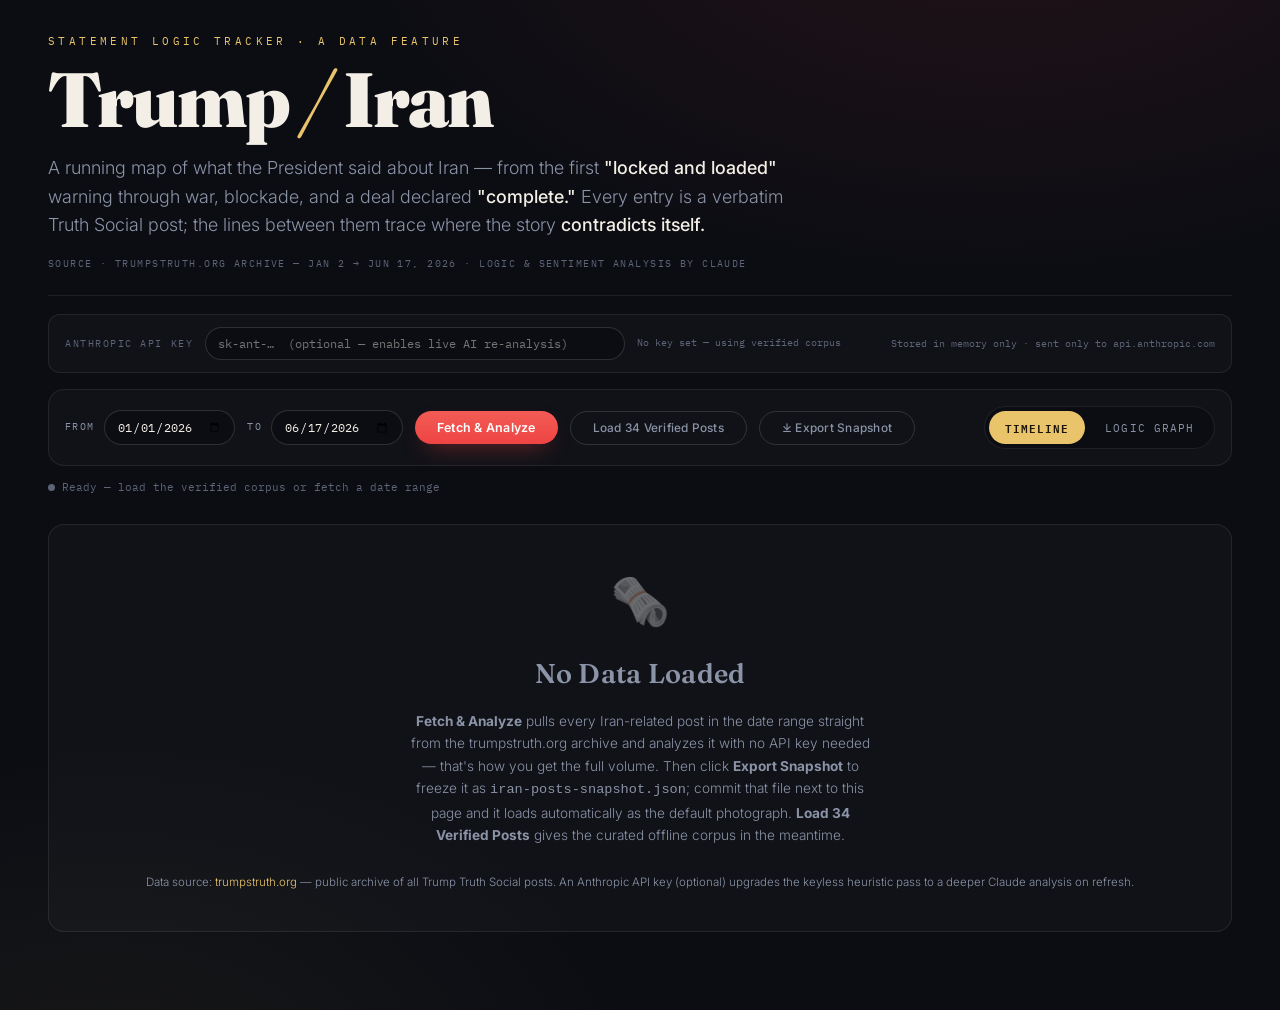
==== commit d1c72fb7: "Add keyless heuristic engine + snapshot freeze so live fetch shows real volume The baked corpus was " ====
--- a/index.html
+++ b/index.html
@@ -413,6 +413,7 @@
   </div>
   <button class="btn btn-primary" id="fetchBtn" onclick="runAnalysis()">Fetch &amp; Analyze</button>
   <button class="btn btn-secondary" onclick="loadKnownPosts()" style="white-space:nowrap;">Load 34 Verified Posts</button>
+  <button class="btn btn-secondary" onclick="exportSnapshot()" style="white-space:nowrap;" title="Download the current data as iran-posts-snapshot.json — commit it next to this page to make it the default photograph.">⤓ Export Snapshot</button>
   <div class="view-toggle">
     <button class="view-btn active" onclick="setView('timeline')" id="vbtn-timeline">Timeline</button>
     <button class="view-btn" onclick="setView('graph')" id="vbtn-graph">Logic Graph</button>
@@ -423,15 +424,16 @@
   <span><span class="status-dot" id="statusDot"></span><span id="statusText">Ready — load the verified corpus or fetch a date range</span></span>
   <span id="statusCount"></span>
   <span id="statusPhase"></span>
+  <span id="snapStatus" style="margin-left:auto;color:var(--gold);"></span>
 </div>
 
 <main>
   <div id="empty-state" class="empty-state">
     <div class="empty-icon">🗞️</div>
     <h2>No Data Loaded</h2>
-    <p>Click <strong>Load 34 Verified Posts</strong> for the curated corpus (no key needed), or <strong>Fetch &amp; Analyze</strong> to pull a custom date range from trumpstruth.org and map the logic flow live.</p>
+    <p><strong>Fetch &amp; Analyze</strong> pulls every Iran-related post in the date range straight from the trumpstruth.org archive and analyzes it with no API key needed — that's how you get the full volume. Then click <strong>Export Snapshot</strong> to freeze it as <code>iran-posts-snapshot.json</code>; commit that file next to this page and it loads automatically as the default photograph. <strong>Load 34 Verified Posts</strong> gives the curated offline corpus in the meantime.</p>
     <div class="rss-info">
-      Data source: <a href="https://www.trumpstruth.org/about" target="_blank">trumpstruth.org</a> — public archive of all Trump Truth Social posts.
+      Data source: <a href="https://www.trumpstruth.org/about" target="_blank">trumpstruth.org</a> — public archive of all Trump Truth Social posts. An Anthropic API key (optional) upgrades the keyless heuristic pass to a deeper Claude analysis on refresh.
     </div>
   </div>
 
@@ -647,7 +649,7 @@
     headers: { 'Content-Type': 'application/json', 'x-api-key': userApiKey, 'anthropic-version': '2023-06-01', 'anthropic-dangerous-direct-browser-access': 'true' },
     body: JSON.stringify({
       model: 'claude-sonnet-4-20250514',
-      max_tokens: 1000,
+      max_tokens: 8000,
       system: systemPrompt,
       messages: [{ role: 'user', content: `Analyze these ${posts.length} Iran-related Trump posts:\n\n${postsText}` }]
     })
@@ -977,6 +979,154 @@
   return map[cat]||'#5d6477';
 }
 
+// ── KEYLESS HEURISTIC ANALYSIS ENGINE ──
+// Lets a live fetch produce a fully categorized, sentiment-scored, contradiction-mapped
+// dataset with NO API key — so a fetch of the whole date range surfaces the real volume.
+// An Anthropic key (optional) upgrades this to a deeper AI pass on refresh.
+const LEX = {
+  pos: ['peace','ceasefire','cease-fire','deal','agree','agreed','complete','progress','talks','negotiat','resolution','productive','wonderful','reopen','open to all','let the oil flow','thank you','historic','settlement','postpone','suspend','winding down','end the war','ended the war','good faith','breakthrough'],
+  neg: ['die','death','destroy','destroyed','obliterate','blow up','blown','kill','killed','hell','blood','bloodshed','terror','terrorist','failed','cowards','coward','dishonorable','war','attack','strike','hit','bomb','bombing','blockade','never','worse','wrath','demented','sick','violent','enemy','annihilat','massacre','decimat','crush','pay the price','death to america']
+};
+const CAT_KW = {
+  threat: ['obliterate','blow up','blown','blockade','48 hours','24 hours','ultimatum','or else','pay the price','living in hell','civilization will die','will die tonight','power plant','bridge day','wrath','far worse','much higher level','starting with the biggest','locked and loaded','armada','interdict'],
+  escalation: ['finish the job','finish off','go further','harsher','more troops','additional','escalat','ramp up','never rebuild','stay longer','just beginning','further and harsher','reinforce','deploy'],
+  deescalation: ['peace','ceasefire','cease-fire','postpone','suspend','winding down','end the war','ended the war','let the oil flow','reopen','open to all','resolution','very good and productive','great progress','cancelled the planned strikes','cancel the strikes','deal is now complete','deal is complete','agreed never','talks'],
+  claim: ['won','victory','already won','knocked out','no navy','no air force','decimated','destroyed','gone','failed nation','steel wall','finished','blown iran off','death of iran','we ended','completely destroyed','nothing gets through'],
+};
+function classifyPost(text){
+  const t = text.toLowerCase();
+  const order = ['threat','escalation','deescalation','claim'];
+  let best='neutral', bestN=0;
+  order.forEach(cat=>{ const n = CAT_KW[cat].reduce((s,k)=> s + (t.includes(k)?1:0), 0); if(n > bestN){ best=cat; bestN=n; } });
+  return best;
+}
+function sentimentScore(text){
+  const t = text.toLowerCase();
+  let pos=0, neg=0;
+  LEX.pos.forEach(w=>{ if(t.includes(w)) pos++; });
+  LEX.neg.forEach(w=>{ if(t.includes(w)) neg++; });
+  if(pos+neg===0) return 0;
+  let s = (pos-neg)/(pos+neg);
+  const caps = (text.match(/\b[A-Z]{3,}\b/g)||[]).length;
+  const bangs = (text.match(/!/g)||[]).length;
+  const intensity = Math.min(0.25, (caps+bangs)*0.03);
+  s = s>=0 ? Math.min(1, s+intensity) : Math.max(-1, s-intensity);
+  return +s.toFixed(2);
+}
+function stanceWar(t){ // +1 war won/over, -1 war ongoing/expanding
+  let s=0;
+  ['won','victory','already won','war is over','ended the war','we ended','finished','decimated','no navy','death of iran','blown iran off'].forEach(k=>{ if(t.includes(k)) s++; });
+  ['just beginning','finish the job','finish off','go further','harsher','rebuild','stay longer','more troops','escalat','far worse','next attack',"what's left",'left to'].forEach(k=>{ if(t.includes(k)) s--; });
+  return s>0?1:(s<0?-1:0);
+}
+function stanceDeal(t){ // +1 wants/has a deal, -1 rejects a deal
+  let s=0;
+  ['make a deal','wants to make a deal','want a deal','deal is now complete','deal is complete','agreed','negotiat','talks','resolution','peace','productive conversations','great progress','come to the table'].forEach(k=>{ if(t.includes(k)) s++; });
+  ["don't want a deal",'no deal','dishonorable','no such thing as','bombing starts','obliterate','pay the price','have nothing to do with'].forEach(k=>{ if(t.includes(k)) s--; });
+  return s>0?1:(s<0?-1:0);
+}
+function analyzeHeuristic(rawPosts){
+  let posts = rawPosts.map(p=>{
+    const text = (p.text || p.content || '').trim();
+    const dt = (p.date instanceof Date) ? p.date : new Date(p.date || p.pubDate || Date.now());
+    return { date: dt.toISOString().slice(0,10), text, source:'RSS', link:p.link||'',
+      category: classifyPost(text), sentiment: sentimentScore(text),
+      contradicts:[], contradictionReason:'', analysis:'' };
+  }).filter(p=>p.text).sort((a,b)=> new Date(a.date) - new Date(b.date));
+  posts.forEach((p,i)=> p.index = i+1);
+
+  const axes = [
+    {name:'war-status', fn:stanceWar, label:'War-status reversals', desc:'Posts that flip between declaring the war won/over and describing it as ongoing or escalating.', last:null, members:new Set()},
+    {name:'deal',       fn:stanceDeal, label:'Deal-stance reversals', desc:'Posts that flip between seeking or announcing a deal and rejecting one or calling the other side untrustworthy.', last:null, members:new Set()},
+  ];
+  posts.forEach(p=>{
+    const t = p.text.toLowerCase();
+    axes.forEach(ax=>{
+      const st = ax.fn(t);
+      if(st===0) return;
+      if(ax.last && st!==ax.last.st){
+        p.contradicts.push(ax.last.index);
+        const r = `Reverses an earlier ${ax.name} stance (post #${ax.last.index}).`;
+        p.contradictionReason = p.contradictionReason ? p.contradictionReason+' '+r : r;
+        ax.members.add(p.index); ax.members.add(ax.last.index);
+        if(p.category==='claim'||p.category==='neutral') p.category='contradiction';
+      }
+      ax.last = {st, index:p.index};
+    });
+  });
+  posts.forEach(p=>{ p.contradicts = [...new Set(p.contradicts)].sort((a,b)=>a-b); });
+
+  const clusters = axes.filter(a=>a.members.size).map(a=>({ label:a.label, description:a.desc, postIndexes:[...a.members].sort((x,y)=>x-y) }));
+  const tally = {contradiction:0,escalation:0,deescalation:0,threat:0,claim:0,neutral:0};
+  posts.forEach(p=> tally[p.category] = (tally[p.category]||0)+1);
+  const stats = { totalAnalyzed: posts.length,
+    contradictions: posts.filter(p=>p.contradicts.length).length,
+    escalations: tally.escalation, deescalations: tally.deescalation,
+    threats: tally.threat, claims: tally.claim };
+  const d0 = posts[0]?.date, d1 = posts[posts.length-1]?.date;
+  const summary = `Keyless heuristic snapshot of ${posts.length} Iran-related Truth Social posts from ${d0} to ${d1}. Auto-detected ${stats.contradictions} posts that reverse an earlier stance on war-status or deal framing, and scored each post's sentiment by lexicon. Add an Anthropic API key and re-run for a deeper AI pass with richer contradiction reasoning.`;
+  return { summary, themes:['Auto-classified from the live archive'], posts, contradictionClusters: clusters, stats, _engine:'heuristic' };
+}
+
+// ── SNAPSHOT (freeze the photograph) ──
+const SNAPSHOT_FILE = 'iran-posts-snapshot.json';
+const SNAPSHOT_LS = 'iranTrackerSnapshot';
+function snapshotMeta(analysis){
+  return { capturedAt:new Date().toISOString(),
+    range:{ from:document.getElementById('startDate').value, to:document.getElementById('endDate').value },
+    engine: analysis._engine || 'ai', count: analysis.posts.length };
+}
+function cacheSnapshot(analysis){
+  const meta = snapshotMeta(analysis);
+  try { localStorage.setItem(SNAPSHOT_LS, JSON.stringify({meta, analysis})); } catch(e){}
+  updateSnapshotBar(meta, 'cached in this browser');
+}
+function exportSnapshot(){
+  if(!analysisData){ alert('Run Fetch & Analyze (or Load Verified Posts) first, then export.'); return; }
+  const payload = { meta: snapshotMeta(analysisData), analysis: analysisData };
+  const blob = new Blob([JSON.stringify(payload,null,2)], {type:'application/json'});
+  const a = document.createElement('a'); a.href = URL.createObjectURL(blob); a.download = SNAPSHOT_FILE; a.click();
+  setTimeout(()=>URL.revokeObjectURL(a.href), 2000);
+}
+function updateSnapshotBar(meta, where){
+  const el = document.getElementById('snapStatus'); if(!el || !meta) return;
+  el.textContent = `Snapshot: ${meta.count} posts · ${meta.range.from}→${meta.range.to} · ${meta.engine} · ${where}`;
+}
+async function tryLoadSnapshot(){
+  // 1) baked snapshot file committed alongside the page (the "photograph")
+  try {
+    const r = await fetch(SNAPSHOT_FILE, {cache:'no-store'});
+    if(r.ok){
+      const j = await r.json();
+      const analysis = j.analysis || j;
+      if(analysis && analysis.posts && analysis.posts.length){
+        document.getElementById('empty-state').style.display='none';
+        document.getElementById('results').style.display='block';
+        renderAll(analysis); setView(currentView);
+        updateSnapshotBar(j.meta || snapshotMeta(analysis), 'baked snapshot file');
+        setStatus(`Loaded baked snapshot — ${analysis.posts.length} posts`, '', 'live');
+        return true;
+      }
+    }
+  } catch(e){}
+  // 2) browser-cached snapshot from a previous fetch on this machine
+  try {
+    const raw = localStorage.getItem(SNAPSHOT_LS);
+    if(raw){
+      const j = JSON.parse(raw);
+      if(j.analysis && j.analysis.posts){
+        document.getElementById('empty-state').style.display='none';
+        document.getElementById('results').style.display='block';
+        renderAll(j.analysis); setView(currentView);
+        updateSnapshotBar(j.meta, 'cached in this browser');
+        setStatus(`Loaded cached snapshot — ${j.analysis.posts.length} posts`, 'click Fetch to refresh', '');
+        return true;
+      }
+    }
+  } catch(e){}
+  return false;
+}
+
 async function runAnalysis() {
   const startDate = document.getElementById('startDate').value;
   const endDate = document.getElementById('endDate').value;
@@ -1012,35 +1162,40 @@
       throw new Error(`No Iran-related posts found in the date range ${startDate} to ${endDate}. Try widening the date range.`);
     }
 
-    // Phase 3: Analyze with Claude
-    setStatus(`Analyzing ${iranPosts.length} Iran posts with Claude AI...`, 'Phase 3/3', 'live');
-    showProgress(65);
-    const analysis = await analyzeWithClaude(iranPosts);
+    // Phase 3: Analyze — keyless heuristic by default, Claude AI when a key is set
+    let analysis;
+    if (userApiKey) {
+      setStatus(`Analyzing ${iranPosts.length} Iran posts with Claude AI...`, 'Phase 3/3', 'live');
+      showProgress(65);
+      try { analysis = await analyzeWithClaude(iranPosts); }
+      catch(e){ analysis = analyzeHeuristic(iranPosts); analysis.summary = '[AI pass failed — keyless heuristic used] ' + analysis.summary; }
+    } else {
+      setStatus(`Analyzing ${iranPosts.length} Iran posts (keyless heuristic engine)...`, 'Phase 3/3', 'live');
+      showProgress(65);
+      await new Promise(r=>setTimeout(r,150));
+      analysis = analyzeHeuristic(iranPosts);
+    }
     showProgress(95);
 
     document.getElementById('results').style.display = 'block';
     renderAll(analysis);
     setView(currentView);
+    cacheSnapshot(analysis);
 
     showProgress(100);
-    setStatus(`Analysis complete — ${analysis.posts.length} posts analyzed`, `${analysis.stats?.contradictions||0} contradictions found`, 'live');
+    setStatus(`Analysis complete — ${analysis.posts.length} posts ${analysis._engine==='heuristic' ? '(keyless)' : 'analyzed by Claude'}`, `${analysis.stats?.contradictions||0} contradicting posts`, 'live');
 
   } catch(e) {
-    if (e.message === 'NO_API_KEY') {
-      // No key — skip AI, go straight to mock analysis with known posts
-      loadKnownPosts();
-      return;
-    }
-    setStatus('Error during analysis', '', 'error');
+    setStatus('Could not fetch the live archive', '', 'error');
     showProgress(0);
     document.getElementById('error-state').innerHTML = `
       <div class="error-box">
-        <strong>Error:</strong> ${e.message}
+        <strong>Couldn't reach the live archive.</strong> ${esc(e.message)}
         <br><br>
-        <strong>Options:</strong><br>
-        1. Enter an Anthropic API key above to enable live AI analysis<br>
-        2. Click <strong>"Load 34 Verified Posts"</strong> to use the pre-built corpus (no key needed)<br>
-        3. Raw feed: <a href="https://www.trumpstruth.org/feed?start_date=${document.getElementById('startDate').value}&end_date=${document.getElementById('endDate').value}" target="_blank" style="color:#5588ff">trumpstruth.org/feed</a>
+        The browser's public CORS proxies are likely rate-limited or down. Options:<br>
+        1. Wait a minute and try <strong>Fetch &amp; Analyze</strong> again<br>
+        2. Click <strong>"Load 34 Verified Posts"</strong> for the curated offline corpus<br>
+        3. Open the raw feed directly: <a href="https://www.trumpstruth.org/feed?start_date=${document.getElementById('startDate').value}&end_date=${document.getElementById('endDate').value}" target="_blank">trumpstruth.org/feed</a>
       </div>`;
     document.getElementById('error-state').style.display = 'block';
   }
@@ -1355,7 +1510,7 @@
       headers: { 'Content-Type': 'application/json', 'x-api-key': userApiKey, 'anthropic-version': '2023-06-01', 'anthropic-dangerous-direct-browser-access': 'true' },
       body: JSON.stringify({
         model: 'claude-sonnet-4-20250514',
-        max_tokens: 1000,
+        max_tokens: 8000,
         system: systemPrompt,
         messages: [{ role: 'user', content: `Analyze these ${knownPosts.length} documented Trump Iran posts and return enhanced analysis:\n\n${postsText}` }]
       })
@@ -1445,8 +1600,9 @@
   if(v==='graph' && analysisData) renderGraph(analysisData);
 };
 
-// Default view
+// Default view, then try to load a frozen snapshot (baked file, else browser cache)
 setView('timeline');
+tryLoadSnapshot();
 </script>
 </body>
 </html>
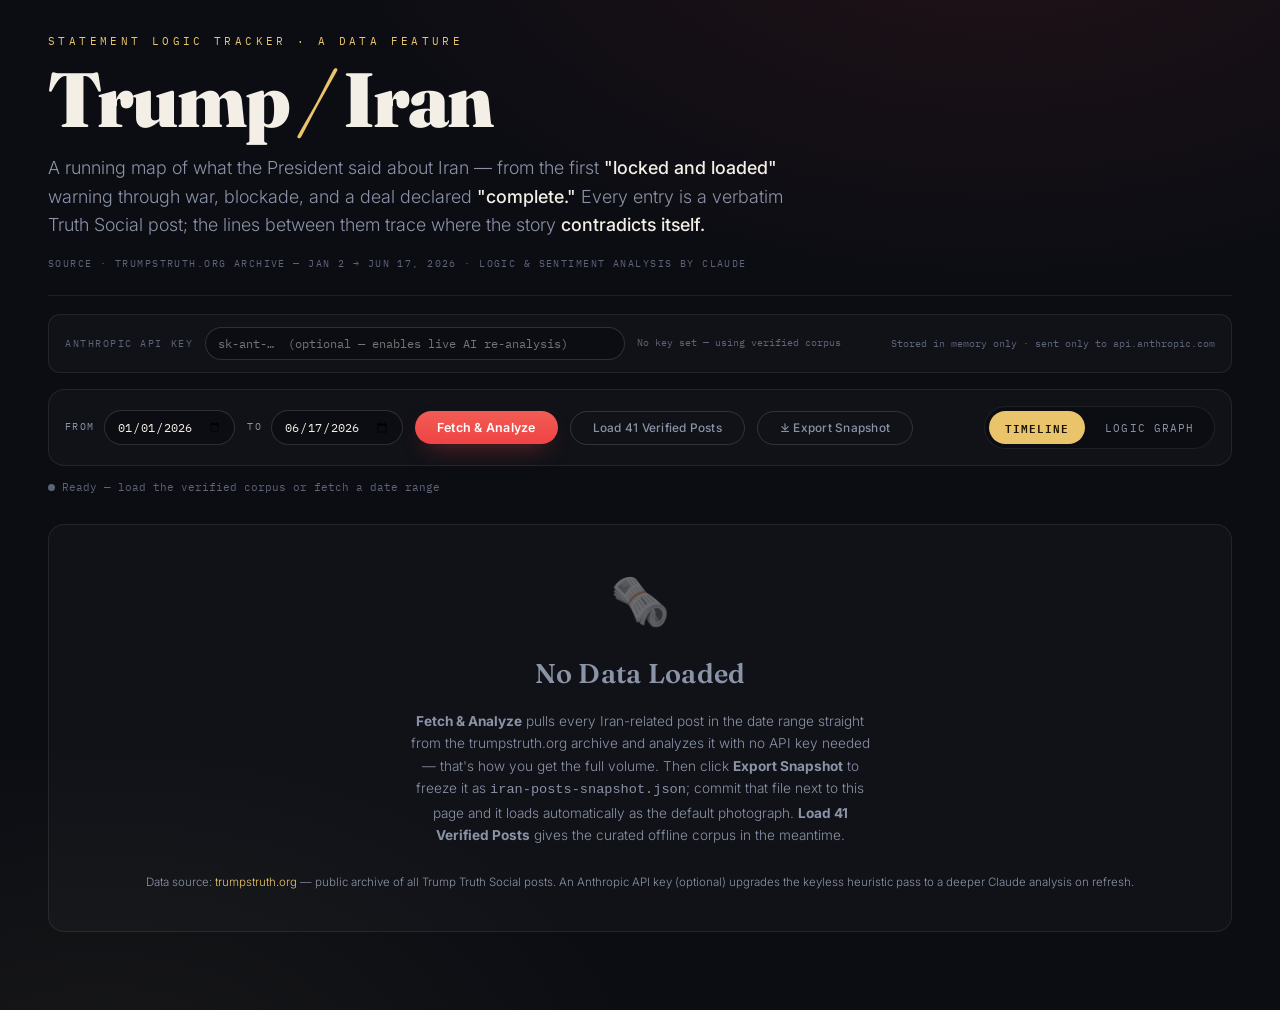
==== commit a704339d: "Expand verified corpus to 41 posts with researched verbatim additions Add 7 more real, source-quoted" ====
--- a/index.html
+++ b/index.html
@@ -412,7 +412,7 @@
     <input type="date" id="endDate" value="2026-06-17">
   </div>
   <button class="btn btn-primary" id="fetchBtn" onclick="runAnalysis()">Fetch &amp; Analyze</button>
-  <button class="btn btn-secondary" onclick="loadKnownPosts()" style="white-space:nowrap;">Load 34 Verified Posts</button>
+  <button class="btn btn-secondary" onclick="loadKnownPosts()" style="white-space:nowrap;">Load 41 Verified Posts</button>
   <button class="btn btn-secondary" onclick="exportSnapshot()" style="white-space:nowrap;" title="Download the current data as iran-posts-snapshot.json — commit it next to this page to make it the default photograph.">⤓ Export Snapshot</button>
   <div class="view-toggle">
     <button class="view-btn active" onclick="setView('timeline')" id="vbtn-timeline">Timeline</button>
@@ -431,7 +431,7 @@
   <div id="empty-state" class="empty-state">
     <div class="empty-icon">🗞️</div>
     <h2>No Data Loaded</h2>
-    <p><strong>Fetch &amp; Analyze</strong> pulls every Iran-related post in the date range straight from the trumpstruth.org archive and analyzes it with no API key needed — that's how you get the full volume. Then click <strong>Export Snapshot</strong> to freeze it as <code>iran-posts-snapshot.json</code>; commit that file next to this page and it loads automatically as the default photograph. <strong>Load 34 Verified Posts</strong> gives the curated offline corpus in the meantime.</p>
+    <p><strong>Fetch &amp; Analyze</strong> pulls every Iran-related post in the date range straight from the trumpstruth.org archive and analyzes it with no API key needed — that's how you get the full volume. Then click <strong>Export Snapshot</strong> to freeze it as <code>iran-posts-snapshot.json</code>; commit that file next to this page and it loads automatically as the default photograph. <strong>Load 41 Verified Posts</strong> gives the curated offline corpus in the meantime.</p>
     <div class="rss-info">
       Data source: <a href="https://www.trumpstruth.org/about" target="_blank">trumpstruth.org</a> — public archive of all Trump Truth Social posts. An Anthropic API key (optional) upgrades the keyless heuristic pass to a deeper Claude analysis on refresh.
     </div>
@@ -530,7 +530,7 @@
       }
     } catch(e) { /* try next proxy */ }
   }
-  throw new Error('All CORS proxies failed \u2014 use "Load 34 Verified Posts" instead.');
+  throw new Error('All CORS proxies failed \u2014 use "Load 41 Verified Posts" instead.');
 }
 
 function setView(v) {
@@ -563,6 +563,47 @@
   const url = `${RSS_BASE}?start_date=${startDate}&end_date=${endDate}`;
   const xml = await fetchWithProxy(url);
   return parseRSS(xml);
+}
+
+// The trumpstruth.org RSS feed returns newest-first and caps the number of items
+// per request, so a wide range (e.g. Jan–Jun) only reaches back a few days before
+// hitting the cap. This calibrates that cap from the first response, then recursively
+// splits the date range into smaller windows until nothing is truncated, and merges +
+// dedupes everything so the full range is actually captured.
+const _dayMs = 86400000;
+const _sleep = ms => new Promise(r=>setTimeout(r,ms));
+function _ymd(ms){ return new Date(ms).toISOString().slice(0,10); }
+async function fetchAllRSS(startDate, endDate, onProgress){
+  let cap = Infinity, reqs = 0;
+  const seen = new Map();
+  const add = arr => arr.forEach(p=>{
+    const k = p.link || (((p.date && !isNaN(p.date)) ? p.date.toISOString() : p.pubDate) + '|' + (p.content||'').slice(0,60));
+    if(!seen.has(k)) seen.set(k, p);
+  });
+  async function gather(s, e, depth){
+    let arr;
+    try { arr = await fetchRSS(s, e); }
+    catch(err){ return; } // skip a failed window rather than abort the whole pull
+    reqs++;
+    if(onProgress) onProgress(reqs, seen.size, s, e);
+    if(cap === Infinity){
+      // calibrate: if the oldest returned item is well after the window start, it was truncated
+      const oldest = arr.length ? arr[0].date.getTime() : null;
+      if(oldest !== null && oldest > new Date(s+'T00:00:00Z').getTime() + _dayMs){
+        cap = arr.length; // effective per-request item cap
+      } else { add(arr); return; } // whole window fit in one request
+    }
+    const days = (new Date(e) - new Date(s)) / _dayMs;
+    if(arr.length >= cap && days > 1 && depth < 14){
+      const midMs = new Date(s).getTime() + Math.floor((new Date(e) - new Date(s)) / 2);
+      await _sleep(160); await gather(s, _ymd(midMs), depth+1);
+      await _sleep(160); await gather(_ymd(midMs + _dayMs), e, depth+1);
+    } else {
+      add(arr);
+    }
+  }
+  await gather(startDate, endDate, 0);
+  return [...seen.values()].sort((a,b)=> a.date - b.date);
 }
 
 function parseRSS(xmlText) {
@@ -670,7 +711,8 @@
   1:-0.6, 2:-0.55, 3:-0.45, 4:-0.85, 5:0.2, 6:-0.7, 7:-0.6, 8:-0.3, 9:-0.7, 10:-0.6,
   11:-0.55, 12:-0.5, 13:-0.5, 14:-0.65, 15:-0.6, 16:-0.6, 17:-0.55, 18:-0.35, 19:0.1, 20:-0.5,
   21:-0.9, 22:-0.7, 23:0.5, 24:-0.85, 25:-0.95, 26:0.55, 27:-0.7, 28:-0.6, 29:-0.5, 30:-0.65,
-  31:0.65, 32:-0.5, 33:0.85, 34:0.4
+  31:0.65, 32:-0.5, 33:0.85, 34:0.4,
+  35:-0.8, 36:-0.2, 37:0.5, 38:-0.2, 39:0.3, 40:-0.85, 41:0.7
 };
 function getSentiment(p){
   if(typeof p.sentiment === 'number') return Math.max(-1, Math.min(1, p.sentiment));
@@ -1143,9 +1185,17 @@
     showProgress(10);
     let posts;
     try {
-      posts = await fetchRSS(startDate, endDate);
+      // Auto-chunk the range so the feed's per-request item cap doesn't truncate it
+      posts = await fetchAllRSS(startDate, endDate, (reqs, found, ws, we)=>{
+        setStatus(`Pulling archive in windows… ${reqs} requests, ${found} posts so far`, `current: ${ws} → ${we}`, 'live');
+        setCount(`${found} posts collected`);
+        showProgress(Math.min(34, 10 + reqs)); // creep toward 34% during paging
+      });
     } catch(e) {
-      throw new Error(`Could not fetch from trumpstruth.org RSS. This is likely a CORS restriction in the browser.\n\nThe RSS feed URL is: https://www.trumpstruth.org/rss?start_date=${startDate}&end_date=${endDate}\n\nSee the fallback note below for how to use this data.`);
+      throw new Error(`Could not fetch from trumpstruth.org RSS. This is likely the browser's CORS proxies being rate-limited or down. The raw feed URL is: ${RSS_BASE}?start_date=${startDate}&end_date=${endDate}`);
+    }
+    if(!posts.length){
+      throw new Error(`No posts returned for ${startDate} to ${endDate}. The CORS proxies may be down — try again shortly.`);
     }
 
     setCount(posts.length + ' raw posts');
@@ -1194,7 +1244,7 @@
         <br><br>
         The browser's public CORS proxies are likely rate-limited or down. Options:<br>
         1. Wait a minute and try <strong>Fetch &amp; Analyze</strong> again<br>
-        2. Click <strong>"Load 34 Verified Posts"</strong> for the curated offline corpus<br>
+        2. Click <strong>"Load 41 Verified Posts"</strong> for the curated offline corpus<br>
         3. Open the raw feed directly: <a href="https://www.trumpstruth.org/feed?start_date=${document.getElementById('startDate').value}&end_date=${document.getElementById('endDate').value}" target="_blank">trumpstruth.org/feed</a>
       </div>`;
     document.getElementById('error-state').style.display = 'block';
@@ -1455,9 +1505,9 @@
     {
       index:31, date:'2026-06-11',
       source:'RSS',
-      text:'I have just cancelled the planned Strikes against Iran. Great progress is being made, and I didn\'t want to interfere with a Deal that is very close to getting done. Iran wants to make a deal, and so do we!',
+      text:'Based on the fact that discussions with the Islamic Republic of Iran have been brought to the highest level of Iranian leadership and approved, I have, as President of the United States of America, cancelled the scheduled strikes and bombings against Iran this evening.',
       category:'deescalation',
-      analysis:'Cancels planned strikes citing "great progress," one day after declaring Iran a collapsing "FAILED NATION" with no money to pay its military. "Iran wants to make a deal, and so do we" reverses months of deal-rejection framing.',
+      analysis:'Cancels the scheduled strikes citing approval at the "highest level of Iranian leadership" — the same evening he had threatened to hit Iran "VERY HARD TONIGHT," and one day after calling Iran a collapsing "FAILED NATION."',
       contradicts:[30], contradictionReason:'Post 30 (Jun 10) called Iran a "FAILED NATION" being crushed by a "STEEL WALL" blockade and warned they would "pay the price" — post 31 (Jun 11) cancels strikes citing "great progress" toward a deal both sides want.'
     },
     {
@@ -1483,6 +1533,62 @@
       category:'claim',
       analysis:'Declares the war "ended" and the deal done — then immediately adds the blockade stays up because the "Transaction" is not actually finalized. A completed deal and an active blockade pending finalization cannot both be true.',
       contradicts:[33], contradictionReason:'Post 33 (same day) said the deal "is now complete" and to "let the oil flow" — post 34 keeps the blockade in place because the transaction is "not yet finalized," contradicting the claim that it is complete.'
+    },
+    {
+      index:35, date:'2026-04-02',
+      source:'RSS',
+      text:'We will consider when the Hormuz Strait is open, free, and clear. Until then, we are blasting Iran into oblivion or, as they say, back to the Stone Ages.',
+      category:'threat',
+      analysis:'Conditions any talks on Iran first reopening Hormuz, while vowing to "blast Iran into oblivion" in the meantime — threat and negotiation in the same breath, days after the Mar 23 "productive conversations."',
+      contradicts:[23], contradictionReason:'Post 23 (Mar 23) announced "very good and productive conversations" and postponed all strikes — post 35 returns to "blasting Iran into oblivion ... back to the Stone Ages."'
+    },
+    {
+      index:36, date:'2026-04-05',
+      source:'RSS',
+      text:'Over the past several hours, the United States Military pulled off one of the most daring Search and Rescue Operations in U.S. History. Our GREAT Airman, a Colonel, was behind enemy lines in the treacherous mountains of Iran.',
+      category:'claim',
+      analysis:'Announces the rescue of a downed F-15E crew member from inside Iran — the trigger for the weekend of "Power Plant Day" and "living in Hell" ultimatums that followed.',
+      contradicts:[], contradictionReason:''
+    },
+    {
+      index:37, date:'2026-05-23',
+      source:'RSS',
+      text:'An Agreement has been largely negotiated. Final aspects and details of the Deal are currently being discussed, and will be announced shortly.',
+      category:'deescalation',
+      analysis:'Declares a deal "largely negotiated" and imminent — the first of several "almost done" announcements that would keep slipping for weeks.',
+      contradicts:[29], contradictionReason:'Post 29 (May 6) threatened bombing "at a much higher level" if Iran did not agree — post 37 says an agreement has been "largely negotiated" and will be "announced shortly."'
+    },
+    {
+      index:38, date:'2026-05-29',
+      source:'RSS',
+      text:'Iran MUST agree to never have a Nuclear Weapon, and the Strait of Hormuz must be IMMEDIATELY OPEN to unrestricted shipping traffic. I will be making my FINAL DETERMINATION today.',
+      category:'claim',
+      analysis:'Six days after the deal was "largely negotiated" and would be "announced shortly," he is still listing must-haves and promising a "final determination" — which the meeting then ended without.',
+      contradicts:[37], contradictionReason:'Post 37 (May 23) said the agreement was "largely negotiated" and would be "announced shortly" — post 38 (May 29) is still issuing demands and deferring to a "final determination."'
+    },
+    {
+      index:39, date:'2026-05-29',
+      source:'RSS',
+      text:'The “Nuclear Dust” will be unearthed by the United States (which, it is agreed, is the only Country, along with China, with the mechanical capability of doing so!), in close coordination and conjunction with the Islamic Republic of Iran, plus the International Atomic Energy Agency, and DESTROYED.',
+      category:'deescalation',
+      analysis:'Describes digging up Iran\'s buried highly-enriched uranium — his "Nuclear Dust" — and destroying it in cooperation with Iran and the IAEA, framing the same regime as a working partner.',
+      contradicts:[], contradictionReason:''
+    },
+    {
+      index:40, date:'2026-06-11',
+      source:'RSS',
+      text:'The United States will be hitting Iran VERY HARD TONIGHT, including their Oil Infrastructure and Kharg Island, unless we hear otherwise. They know what they have to do!',
+      category:'threat',
+      analysis:'Threatens to hit Iran "VERY HARD TONIGHT" and seize its oil infrastructure — hours before announcing he had cancelled those very strikes the same evening.',
+      contradicts:[], contradictionReason:''
+    },
+    {
+      index:41, date:'2026-06-11',
+      source:'RSS',
+      text:'We just made a great settlement of the war, subject to the finalization of documents. It could be soon, very soon, maybe over the weekend in Europe.',
+      category:'deescalation',
+      analysis:'Declares a "great settlement of the war" the same evening as the "VERY HARD TONIGHT" threat — and "subject to finalization," the same qualifier still attached to the "complete" deal four days later.',
+      contradicts:[20], contradictionReason:'Post 20 (Mar 21) said "I don\'t want a deal" — post 41 (Jun 11) announces "a great settlement of the war."'
     },
   ];
 
@@ -1574,22 +1680,32 @@
           label: 'Complete Deal vs. No Good Faith',
           description: 'Jun 12: Iran are "dishonorable" people and "there is no such thing as dealing in good faith." Jun 15: "The Deal ... is now complete," "we ended the war with Iran today" — yet the blockade stays up until the "Transaction is finalized."',
           postIndexes: [32,33,34]
+        },
+        {
+          label: 'The June 11 Whiplash',
+          description: '"VERY HARD TONIGHT" — strikes on Iran\'s oil infrastructure and Kharg Island — then, the same evening, the strikes are "cancelled" and a "great settlement of the war" is announced.',
+          postIndexes: [40,31,41]
+        },
+        {
+          label: 'Deal "Almost Done" on Repeat',
+          description: 'May 23: agreement "largely negotiated ... announced shortly." May 29: still listing demands, no "final determination." Jun 11: "great settlement, subject to finalization." Jun 15: "complete" — yet the blockade stays up.',
+          postIndexes: [37,38,41,33,34]
         }
       ],
       stats: {
         totalAnalyzed: knownPosts.length,
-        contradictions: 25,
+        contradictions: 29,
         escalations: 6,
-        deescalations: 6,
-        threats: 8,
-        claims: 12
+        deescalations: 9,
+        threats: 10,
+        claims: 14
       }
     };
     document.getElementById('results').style.display = 'block';
     renderAll(mockAnalysis);
     setView(currentView);
     showProgress(100);
-    setStatus('Analysis complete — 34 verified posts loaded', `${mockAnalysis.stats?.contradictions||0} contradicting posts`, 'live');
+    setStatus('Analysis complete — 41 verified posts loaded', `${mockAnalysis.stats?.contradictions||0} contradicting posts`, 'live');
   }
 }
 
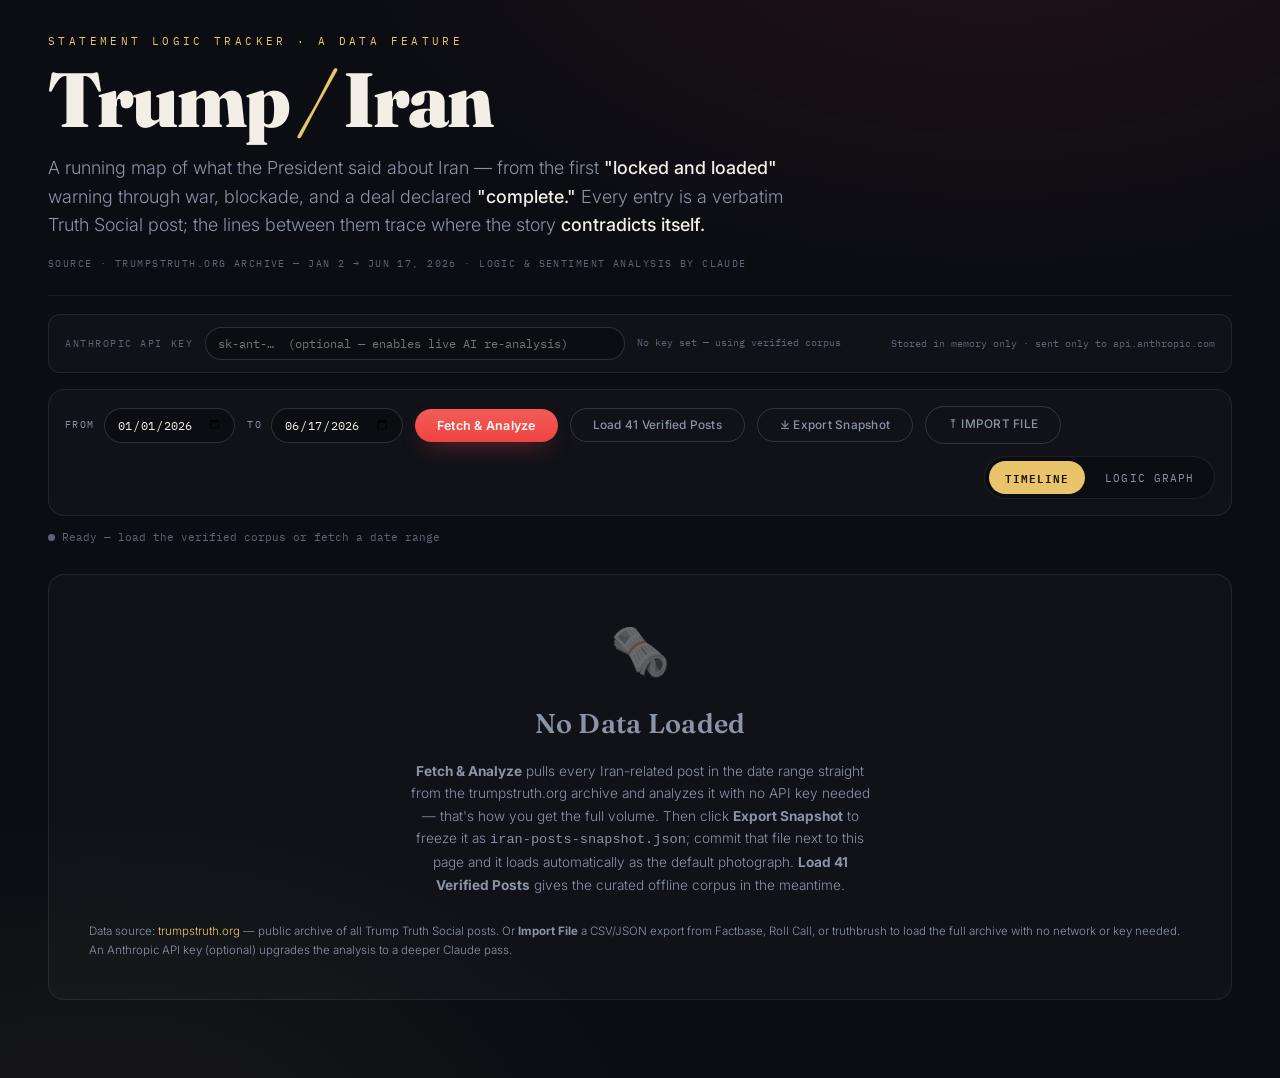
==== commit 6d5ef865: "Fix API-key analysis path + add reliable file Import The live AI pass failed opaquely because it use" ====
--- a/index.html
+++ b/index.html
@@ -414,6 +414,7 @@
   <button class="btn btn-primary" id="fetchBtn" onclick="runAnalysis()">Fetch &amp; Analyze</button>
   <button class="btn btn-secondary" onclick="loadKnownPosts()" style="white-space:nowrap;">Load 41 Verified Posts</button>
   <button class="btn btn-secondary" onclick="exportSnapshot()" style="white-space:nowrap;" title="Download the current data as iran-posts-snapshot.json — commit it next to this page to make it the default photograph.">⤓ Export Snapshot</button>
+  <label class="btn btn-secondary" style="white-space:nowrap;cursor:pointer;" title="Import a CSV / JSON / JSONL export (Factbase, Roll Call, truthbrush) or a saved snapshot — analyzed locally, no key or network needed.">⤒ Import File<input type="file" accept=".csv,.json,.jsonl,.txt,.xml" onchange="importFile(this)" style="display:none;"></label>
   <div class="view-toggle">
     <button class="view-btn active" onclick="setView('timeline')" id="vbtn-timeline">Timeline</button>
     <button class="view-btn" onclick="setView('graph')" id="vbtn-graph">Logic Graph</button>
@@ -433,7 +434,7 @@
     <h2>No Data Loaded</h2>
     <p><strong>Fetch &amp; Analyze</strong> pulls every Iran-related post in the date range straight from the trumpstruth.org archive and analyzes it with no API key needed — that's how you get the full volume. Then click <strong>Export Snapshot</strong> to freeze it as <code>iran-posts-snapshot.json</code>; commit that file next to this page and it loads automatically as the default photograph. <strong>Load 41 Verified Posts</strong> gives the curated offline corpus in the meantime.</p>
     <div class="rss-info">
-      Data source: <a href="https://www.trumpstruth.org/about" target="_blank">trumpstruth.org</a> — public archive of all Trump Truth Social posts. An Anthropic API key (optional) upgrades the keyless heuristic pass to a deeper Claude analysis on refresh.
+      Data source: <a href="https://www.trumpstruth.org/about" target="_blank">trumpstruth.org</a> — public archive of all Trump Truth Social posts. Or <strong>Import File</strong> a CSV/JSON export from Factbase, Roll Call, or truthbrush to load the full archive with no network or key needed. An Anthropic API key (optional) upgrades the analysis to a deeper Claude pass.
     </div>
   </div>
 
@@ -689,16 +690,22 @@
     method: 'POST',
     headers: { 'Content-Type': 'application/json', 'x-api-key': userApiKey, 'anthropic-version': '2023-06-01', 'anthropic-dangerous-direct-browser-access': 'true' },
     body: JSON.stringify({
-      model: 'claude-sonnet-4-20250514',
+      model: 'claude-sonnet-4-6',
       max_tokens: 8000,
       system: systemPrompt,
       messages: [{ role: 'user', content: `Analyze these ${posts.length} Iran-related Trump posts:\n\n${postsText}` }]
     })
   });
 
-  if(!resp.ok) throw new Error(`Claude API error: ${resp.status}`);
+  if(!resp.ok){
+    const body = await resp.text().catch(()=> '');
+    let msg = body; try { msg = JSON.parse(body).error?.message || body; } catch(e){}
+    throw new Error(`Claude API ${resp.status}: ${(msg||resp.statusText||'').slice(0,220)}`);
+  }
   const data = await resp.json();
-  const raw = data.content.map(b => b.text||'').join('').trim();
+  if(data.type === 'error') throw new Error(`Claude API: ${data.error?.message || 'unknown error'}`);
+  const raw = (data.content||[]).map(b => b.text||'').join('').trim();
+  if(!raw) throw new Error('Claude returned an empty response');
   const clean = raw.replace(/^```json\s*/,'').replace(/\s*```$/,'').trim();
   return JSON.parse(clean);
 }
@@ -1169,6 +1176,100 @@
   return false;
 }
 
+// ── IMPORT (load a CSV / JSON / JSONL / RSS-XML export from any source) ──
+const IRAN_KW = ['iran','iranian','tehran','khamenei','nuclear','hormuz','strait','persian','ayatollah','islamic republic','regime','missile','atomic','bomb','mullah','revolutionary guard','irgc','sanction','uranium','centrifuge','hezbollah','proxies','blockade','epic fury','midnight hammer','kharg','ayatollah'];
+function importFile(input){
+  const file = input.files && input.files[0]; if(!file) return;
+  const reader = new FileReader();
+  reader.onerror = ()=> setStatus('Could not read file', '', 'error');
+  reader.onload = ()=>{
+    try {
+      const txt = String(reader.result);
+      // If it's one of our own snapshots (full analysis), load it as-is to preserve any AI pass.
+      if(/\.json$/i.test(file.name)){
+        try { const j = JSON.parse(txt); const a = j.analysis || (j.posts ? j : null);
+          if(a && a.posts && a.posts.length){
+            document.getElementById('empty-state').style.display='none';
+            document.getElementById('error-state').style.display='none';
+            document.getElementById('results').style.display='block';
+            renderAll(a); setView(currentView); cacheSnapshot(a);
+            setStatus(`Loaded ${a.posts.length} posts from ${file.name}`, '', 'live');
+            input.value=''; return;
+          }
+        } catch(e){}
+      }
+      let raw = parseImported(file.name, txt);
+      if(!raw.length) throw new Error('No posts found — expected date + text columns (CSV) or fields (JSON/JSONL).');
+      const iran = raw.filter(p=>{ const t=(p.text||'').toLowerCase(); return IRAN_KW.some(k=>t.includes(k)); });
+      const use = iran.length ? iran : raw;
+      const analysis = analyzeHeuristic(use);
+      document.getElementById('empty-state').style.display='none';
+      document.getElementById('error-state').style.display='none';
+      document.getElementById('results').style.display='block';
+      renderAll(analysis); setView(currentView); cacheSnapshot(analysis);
+      setStatus(`Imported ${use.length} posts from ${file.name}${iran.length?' — filtered to Iran-related':''}`, `${analysis.stats.contradictions} contradicting posts`, 'live');
+    } catch(err){
+      setStatus('Import failed', '', 'error');
+      document.getElementById('error-state').innerHTML = `<div class="error-box"><strong>Import failed.</strong> ${esc(err.message)}<br><br>Accepted formats: a saved <code>iran-posts-snapshot.json</code>; a JSON or JSONL array of posts (each with a date and text field — e.g. a truthbrush export); a CSV with date and text columns (e.g. a Factbase / Roll Call export); or the trumpstruth.org RSS XML.</div>`;
+      document.getElementById('error-state').style.display='block';
+    }
+    input.value=''; // allow re-importing the same file
+  };
+  reader.readAsText(file);
+}
+function _normPost(o){
+  if(!o || typeof o!=='object') return null;
+  const text = (o.text ?? o.content ?? o.body ?? o.status ?? o.Post ?? o.post ?? o.tweet ?? o.Text ?? '').toString();
+  const clean = /<[a-z!/][\s\S]*>/i.test(text) ? stripHTML(text) : text;
+  const date = o.date ?? o.created_at ?? o.createdAt ?? o.Date ?? o.timestamp ?? o.time ?? o.pubDate ?? o.datetime ?? '';
+  if(!clean.trim()) return null;
+  return { text: clean.trim(), date: date || new Date().toISOString(), link: o.link||o.url||o.uri||'' };
+}
+function parseImported(name, text){
+  const lower = name.toLowerCase(), t = text.trim();
+  // JSONL (one JSON object per line, e.g. truthbrush) — check before plain JSON
+  if(lower.endsWith('.jsonl') || (/^\s*\{/.test(t) && /\}\s*\n\s*\{/.test(t))){
+    return t.split(/\r?\n/).filter(l=>l.trim()).map(l=>{ try{ return _normPost(JSON.parse(l)); }catch(e){ return null; } }).filter(Boolean);
+  }
+  if(lower.endsWith('.json') || ((t.startsWith('[') || t.startsWith('{')) && !lower.endsWith('.csv'))){
+    const j = JSON.parse(t);
+    const arr = Array.isArray(j) ? j : (j.analysis?.posts || j.posts || j.data || []);
+    return arr.map(_normPost).filter(Boolean);
+  }
+  if(lower.endsWith('.xml') || t.startsWith('<')){
+    return parseRSS(t).map(p=>({ text:p.content, date:p.date, link:p.link })).filter(p=>p.text);
+  }
+  return parseCSV(t).map(_normPost).filter(Boolean);
+}
+// minimal RFC-4180-style CSV parser (handles quoted fields, commas, and newlines in quotes)
+function parseCSV(text){
+  const rows=[]; let row=[], field='', i=0, q=false;
+  while(i<text.length){
+    const c=text[i];
+    if(q){
+      if(c==='"'){ if(text[i+1]==='"'){ field+='"'; i++; } else q=false; }
+      else field+=c;
+    } else {
+      if(c==='"') q=true;
+      else if(c===','){ row.push(field); field=''; }
+      else if(c==='\n'){ row.push(field); rows.push(row); row=[]; field=''; }
+      else if(c!=='\r') field+=c;
+    }
+    i++;
+  }
+  if(field.length || row.length){ row.push(field); rows.push(row); }
+  if(rows.length < 2) return [];
+  const header = rows[0].map(h=>h.trim().toLowerCase());
+  const di = header.findIndex(h=>['date','created_at','createdat','timestamp','time','pubdate','datetime'].includes(h));
+  const ti = header.findIndex(h=>['text','content','body','status','post','tweet','message'].includes(h));
+  return rows.slice(1).filter(r=>r.length>1).map(r=>{
+    const o={}; header.forEach((h,k)=> o[h]=r[k]);
+    o.date = di>=0 ? r[di] : (o.date||'');
+    o.text = ti>=0 ? r[ti] : r.join(' ');
+    return o;
+  });
+}
+
 async function runAnalysis() {
   const startDate = document.getElementById('startDate').value;
   const endDate = document.getElementById('endDate').value;
@@ -1218,7 +1319,7 @@
       setStatus(`Analyzing ${iranPosts.length} Iran posts with Claude AI...`, 'Phase 3/3', 'live');
       showProgress(65);
       try { analysis = await analyzeWithClaude(iranPosts); }
-      catch(e){ analysis = analyzeHeuristic(iranPosts); analysis.summary = '[AI pass failed — keyless heuristic used] ' + analysis.summary; }
+      catch(e){ analysis = analyzeHeuristic(iranPosts); analysis.summary = `[Live AI pass failed: ${e.message}. Showing the keyless heuristic analysis instead.] ` + analysis.summary; }
     } else {
       setStatus(`Analyzing ${iranPosts.length} Iran posts (keyless heuristic engine)...`, 'Phase 3/3', 'live');
       showProgress(65);
@@ -1615,15 +1716,21 @@
       method: 'POST',
       headers: { 'Content-Type': 'application/json', 'x-api-key': userApiKey, 'anthropic-version': '2023-06-01', 'anthropic-dangerous-direct-browser-access': 'true' },
       body: JSON.stringify({
-        model: 'claude-sonnet-4-20250514',
+        model: 'claude-sonnet-4-6',
         max_tokens: 8000,
         system: systemPrompt,
         messages: [{ role: 'user', content: `Analyze these ${knownPosts.length} documented Trump Iran posts and return enhanced analysis:\n\n${postsText}` }]
       })
     });
 
+    if(!resp.ok){
+      const body = await resp.text().catch(()=> '');
+      let msg = body; try { msg = JSON.parse(body).error?.message || body; } catch(e){}
+      throw new Error(`Claude API ${resp.status}: ${(msg||resp.statusText||'').slice(0,220)}`);
+    }
     const data = await resp.json();
-    const raw = data.content.map(b=>b.text||'').join('').trim();
+    if(data.type === 'error') throw new Error(`Claude API: ${data.error?.message || 'unknown error'}`);
+    const raw = (data.content||[]).map(b=>b.text||'').join('').trim();
     const clean = raw.replace(/^```json\s*/,'').replace(/\s*```$/,'').trim();
     const analysis = JSON.parse(clean);
 
@@ -1705,7 +1812,12 @@
     renderAll(mockAnalysis);
     setView(currentView);
     showProgress(100);
-    setStatus('Analysis complete — 41 verified posts loaded', `${mockAnalysis.stats?.contradictions||0} contradicting posts`, 'live');
+    const aiFailed = userApiKey && !/NO_API_KEY/.test(e.message);
+    setStatus(
+      aiFailed ? `41 verified posts loaded — live AI pass failed (${e.message})` : 'Analysis complete — 41 verified posts loaded',
+      `${mockAnalysis.stats?.contradictions||0} contradicting posts`,
+      aiFailed ? 'error' : 'live'
+    );
   }
 }
 
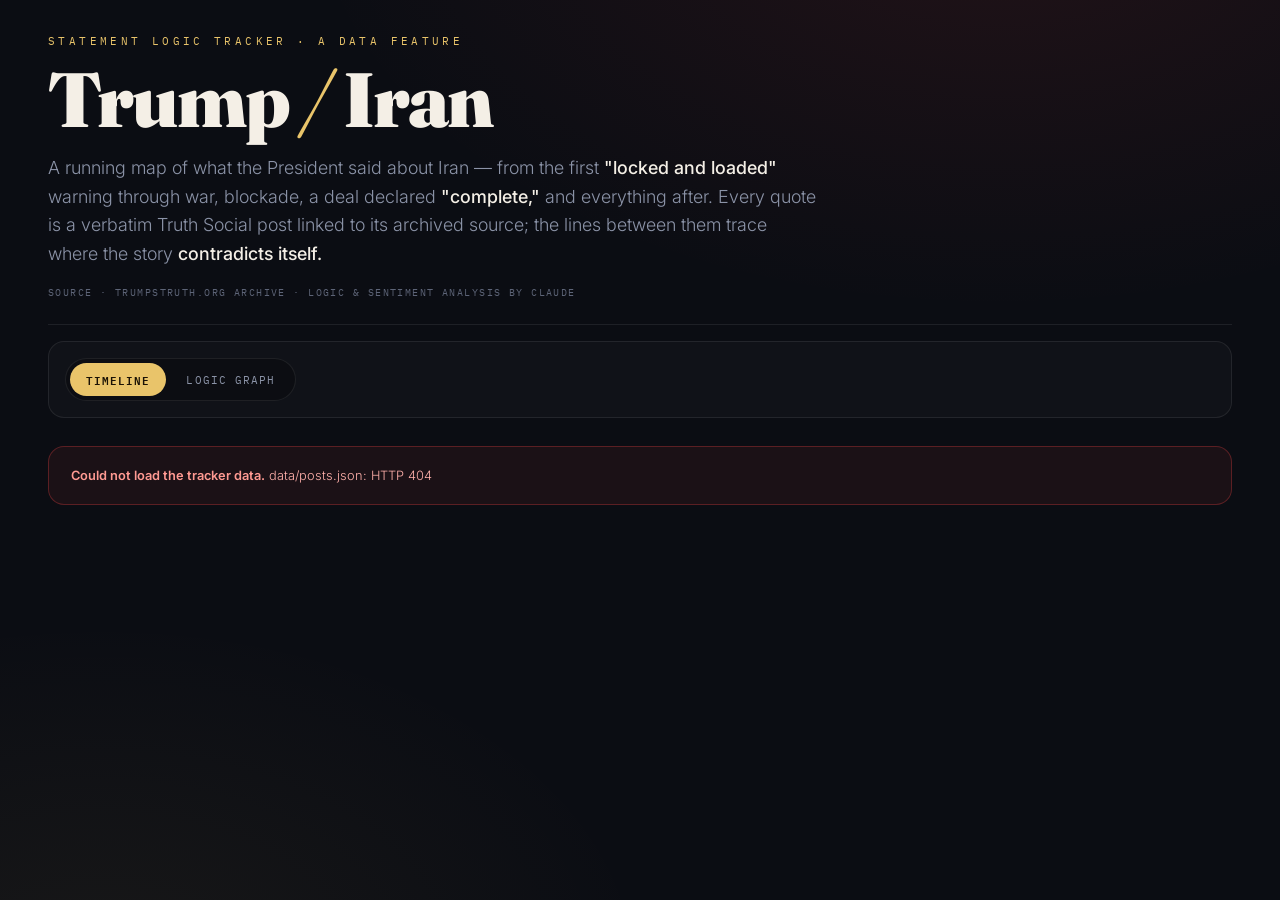
==== commit 50cbf0b0: "Make the page static and keyless, rendering data/posts.json Removes the API-key field, CORS proxies " ====
--- a/index.html
+++ b/index.html
@@ -3,382 +3,8 @@
 <head>
 <meta charset="UTF-8">
 <meta name="viewport" content="width=device-width, initial-scale=1.0">
-<title>TRUMP/IRAN — Statement Logic Tracker</title>
-<style>
-  @import url('https://fonts.googleapis.com/css2?family=Fraunces:opsz,wght@9..144,400;9..144,500;9..144,600;9..144,900&family=Inter:wght@300;400;500;600;700&family=IBM+Plex+Mono:wght@400;500;600&display=swap');
-
-  :root {
-    --ink: #0b0d13;
-    --ink2: #0e1118;
-    --panel: rgba(22,26,36,0.72);
-    --panel-solid: #141823;
-    --card: rgba(255,255,255,0.025);
-    --line: rgba(255,255,255,0.08);
-    --line2: rgba(255,255,255,0.14);
-    --cream: #f4efe6;
-    --muted: #8b93a7;
-    --muted2: #5d6477;
-    --gold: #e9c46a;
-    --red: #ef4444;      /* contradiction */
-    --amber: #f59e0b;    /* escalation */
-    --yellow: #eab308;   /* threat */
-    --green: #34d399;    /* de-escalation */
-    --blue: #8ab4ff;     /* claim */
-    --node-w: 300px;
-    --radius: 16px;
-    --shadow: 0 30px 80px -50px rgba(0,0,0,0.9), inset 0 1px 0 rgba(255,255,255,0.05);
-  }
-
-  * { box-sizing: border-box; margin: 0; padding: 0; }
-
-  html, body { background: var(--ink); }
-  body {
-    color: var(--cream);
-    font-family: 'Inter', -apple-system, system-ui, sans-serif;
-    min-height: 100vh;
-    -webkit-font-smoothing: antialiased;
-    background:
-      radial-gradient(1200px 720px at 78% -12%, rgba(239,68,68,0.10), transparent 58%),
-      radial-gradient(1000px 640px at 8% 108%, rgba(233,196,106,0.06), transparent 55%),
-      var(--ink);
-    overflow-x: hidden;
-    line-height: 1.5;
-  }
-
-  .wrap { max-width: 1240px; margin: 0 auto; padding: 0 28px; }
-
-  ::-webkit-scrollbar { width: 10px; height: 10px; }
-  ::-webkit-scrollbar-thumb { background: rgba(255,255,255,0.12); border-radius: 5px; }
-  ::-webkit-scrollbar-track { background: transparent; }
-
-  /* ── MASTHEAD ── */
-  header.masthead {
-    border-bottom: 1px solid var(--line);
-    padding: 34px 0 24px;
-    position: relative;
-  }
-  .kicker {
-    font-family: 'IBM Plex Mono', monospace;
-    font-size: 0.66rem; letter-spacing: 0.32em; text-transform: uppercase;
-    color: var(--gold); margin-bottom: 14px;
-  }
-  h1.title {
-    font-family: 'Fraunces', serif; font-weight: 900;
-    font-size: clamp(2.4rem, 6vw, 5rem);
-    line-height: 0.94; letter-spacing: -0.025em; color: var(--cream);
-  }
-  h1.title em { font-style: italic; color: var(--gold); }
-  .dek {
-    margin-top: 18px; font-size: clamp(0.95rem, 1.4vw, 1.12rem);
-    line-height: 1.6; color: var(--muted); max-width: 70ch; font-weight: 300;
-  }
-  .dek strong { color: var(--cream); font-weight: 500; }
-  .byline {
-    margin-top: 16px; font-family: 'IBM Plex Mono', monospace;
-    font-size: 0.64rem; letter-spacing: 0.14em; color: var(--muted2); text-transform: uppercase;
-  }
-
-  /* ── KEY BAR ── */
-  .keybar {
-    display: flex; align-items: center; gap: 12px; flex-wrap: wrap;
-    margin-top: 18px; padding: 12px 16px;
-    background: var(--card); border: 1px solid var(--line); border-radius: 12px;
-  }
-  .keybar label { font-family:'IBM Plex Mono',monospace; font-size: 0.6rem; color: var(--muted2); text-transform: uppercase; letter-spacing: 0.16em; white-space: nowrap; }
-  input[type="password"] {
-    flex: 1; min-width: 240px; max-width: 420px;
-    background: rgba(0,0,0,0.25); border: 1px solid var(--line2); color: var(--cream);
-    padding: 8px 12px; font-family: 'IBM Plex Mono', monospace; font-size: 0.74rem; border-radius: 999px;
-    transition: border-color 0.15s;
-  }
-  input[type="password"]:focus { outline: none; border-color: var(--gold); }
-  .keybar .key-note { font-size: 0.6rem; color: var(--muted2); margin-left: auto; font-family:'IBM Plex Mono',monospace; }
-
-  /* ── CONTROLS ── */
-  .controls {
-    display: flex; gap: 12px; align-items: center; flex-wrap: wrap;
-    margin-top: 16px; padding: 16px; background: var(--card);
-    border: 1px solid var(--line); border-radius: var(--radius);
-  }
-  .date-group { display: flex; gap: 9px; align-items: center; }
-  label { font-family:'IBM Plex Mono',monospace; font-size: 0.62rem; color: var(--muted); text-transform: uppercase; letter-spacing: 0.14em; }
-  input[type="date"], select {
-    background: rgba(0,0,0,0.25); border: 1px solid var(--line2); color: var(--cream);
-    padding: 8px 12px; font-family: 'IBM Plex Mono', monospace; font-size: 0.74rem; border-radius: 999px;
-    transition: border-color 0.15s; cursor: pointer;
-  }
-  input[type="date"]:focus, select:focus { outline: none; border-color: var(--gold); }
-  select option { background: var(--panel-solid); color: var(--cream); }
-
-  .btn {
-    padding: 9px 22px; font-family: 'Inter', sans-serif; font-weight: 600;
-    font-size: 0.78rem; letter-spacing: 0.02em; border: none; cursor: pointer;
-    transition: all 0.18s; border-radius: 999px;
-  }
-  .btn-primary {
-    background: linear-gradient(180deg, #f25c54, var(--red));
-    color: #fff; box-shadow: 0 10px 24px -12px rgba(239,68,68,0.8);
-  }
-  .btn-primary:hover { filter: brightness(1.08); transform: translateY(-1px); }
-  .btn-primary:disabled { background: #2a2f3c; color: #6b7280; cursor: not-allowed; box-shadow: none; transform: none; }
-  .btn-secondary {
-    background: transparent; border: 1px solid var(--line2); color: var(--muted);
-    font-size: 0.74rem; font-weight: 500;
-  }
-  .btn-secondary:hover { border-color: var(--cream); color: var(--cream); }
-
-  .view-toggle {
-    display: flex; gap: 4px; margin-left: auto; padding: 4px;
-    background: rgba(0,0,0,0.25); border: 1px solid var(--line); border-radius: 999px;
-  }
-  .view-btn {
-    padding: 7px 16px; font-size: 0.66rem; font-family: 'IBM Plex Mono', monospace;
-    background: transparent; border: none; color: var(--muted); cursor: pointer;
-    transition: all 0.15s; border-radius: 999px; text-transform: uppercase; letter-spacing: 0.1em;
-  }
-  .view-btn.active { background: var(--gold); color: #1a1205; font-weight: 600; }
-
-  /* ── STATUS BAR ── */
-  .status-bar {
-    margin-top: 14px; font-family:'IBM Plex Mono',monospace; font-size: 0.66rem;
-    color: var(--muted2); display: flex; gap: 22px; align-items: center; flex-wrap: wrap;
-  }
-  .status-dot {
-    width: 7px; height: 7px; border-radius: 50%; background: var(--muted2);
-    display: inline-block; margin-right: 7px;
-  }
-  .status-dot.live { background: var(--green); box-shadow: 0 0 8px var(--green); animation: pulse 1.5s infinite; }
-  .status-dot.error { background: var(--red); }
-  @keyframes pulse { 0%,100%{opacity:1} 50%{opacity:.35} }
-
-  /* ── MAIN ── */
-  main { padding: 28px 0 80px; }
-
-  /* ── EMPTY / LOADING STATE ── */
-  .empty-state {
-    display: flex; flex-direction: column; align-items: center; justify-content: center;
-    min-height: 380px; gap: 16px; color: var(--muted);
-    background: var(--card); border: 1px solid var(--line); border-radius: var(--radius);
-    padding: 40px;
-  }
-  .empty-icon { font-size: 3rem; opacity: 0.4; }
-  .empty-state h2 { font-family: 'Fraunces', serif; font-weight: 600; font-size: 1.7rem; letter-spacing: 0.01em; color: var(--muted); }
-  .empty-state p { font-size: 0.85rem; max-width: 460px; text-align: center; line-height: 1.65; font-weight: 300; }
-
-  .spinner {
-    width: 32px; height: 32px; border: 2px solid var(--line2);
-    border-top-color: var(--gold); border-radius: 50%; animation: spin 0.8s linear infinite;
-  }
-  @keyframes spin { to { transform: rotate(360deg); } }
-
-  /* ── HERO CONTRADICTION COUNTER ── */
-  .hero {
-    position: relative; overflow: hidden;
-    background:
-      radial-gradient(900px 360px at 85% -40%, rgba(239,68,68,0.22), transparent 60%),
-      linear-gradient(180deg, rgba(255,255,255,0.04), rgba(255,255,255,0.01));
-    border: 1px solid var(--line2); border-radius: 22px;
-    padding: 34px 36px; margin-bottom: 22px; box-shadow: var(--shadow);
-  }
-  .hero-grid { display: grid; grid-template-columns: minmax(280px, 0.9fr) 1.3fr; gap: 34px; align-items: center; }
-  .hero-overline { font-family:'IBM Plex Mono',monospace; font-size: 0.64rem; letter-spacing: 0.26em; text-transform: uppercase; color: var(--gold); margin-bottom: 12px; }
-  .hero-num {
-    font-family: 'Fraunces', serif; font-weight: 900;
-    font-size: clamp(4.5rem, 13vw, 9rem); line-height: 0.82; letter-spacing: -0.04em;
-    color: #fff; text-shadow: 0 0 50px rgba(239,68,68,0.55);
-    background: linear-gradient(180deg, #fff 30%, #ffb4ae);
-    -webkit-background-clip: text; background-clip: text; -webkit-text-fill-color: transparent;
-  }
-  .hero-caption { margin-top: 12px; font-size: 1rem; color: var(--cream); font-weight: 400; max-width: 30ch; }
-  .hero-caption strong { color: var(--gold); font-weight: 600; }
-  .hero-sub { margin-top: 6px; font-family:'IBM Plex Mono',monospace; font-size: 0.62rem; color: var(--muted2); letter-spacing: 0.06em; }
-
-  .hero-breakdown-h { font-family:'IBM Plex Mono',monospace; font-size: 0.6rem; letter-spacing: 0.2em; text-transform: uppercase; color: var(--muted); margin-bottom: 14px; padding-bottom: 9px; border-bottom: 1px solid var(--line); }
-  .brk-list { display: flex; flex-direction: column; gap: 11px; }
-  .brk-item { display: grid; grid-template-columns: 1fr auto; gap: 10px 14px; align-items: center; }
-  .brk-label { font-size: 0.82rem; color: var(--cream); font-weight: 500; }
-  .brk-count { font-family: 'Fraunces', serif; font-weight: 700; font-size: 1.1rem; color: var(--gold); }
-  .brk-bar { grid-column: 1 / -1; height: 6px; border-radius: 4px; background: rgba(255,255,255,0.07); overflow: hidden; }
-  .brk-fill { height: 100%; border-radius: 4px; background: linear-gradient(90deg, var(--amber), var(--red)); }
-
-  /* ── SECTION SHELL ── */
-  .section {
-    background: var(--card); border: 1px solid var(--line); border-radius: var(--radius);
-    padding: 22px 24px; margin-bottom: 22px;
-  }
-  .section-head { display: flex; align-items: baseline; justify-content: space-between; gap: 16px; flex-wrap: wrap; margin-bottom: 6px; }
-  .section-title { font-family: 'Fraunces', serif; font-weight: 600; font-size: 1.3rem; letter-spacing: 0.005em; }
-  .section-hint { font-family:'IBM Plex Mono',monospace; font-size: 0.6rem; color: var(--muted2); letter-spacing: 0.12em; text-transform: uppercase; }
-
-  /* ── STATS ROW ── */
-  .stats-row {
-    display: grid; grid-template-columns: repeat(6, 1fr); gap: 12px; margin-bottom: 22px;
-  }
-  .stat {
-    padding: 16px 18px; background: var(--card); border: 1px solid var(--line);
-    border-radius: 14px; transition: border-color 0.2s, transform 0.15s;
-  }
-  .stat:hover { border-color: var(--line2); transform: translateY(-2px); }
-  .stat-val { font-family: 'Fraunces', serif; font-weight: 900; font-size: 2rem; line-height: 1; letter-spacing: -0.01em; }
-  .stat-label { font-family:'IBM Plex Mono',monospace; font-size: 0.56rem; color: var(--muted); text-transform: uppercase; letter-spacing: 0.1em; margin-top: 6px; line-height: 1.3; }
-  .stat.red .stat-val { color: var(--red); }
-  .stat.yellow .stat-val { color: var(--yellow); }
-  .stat.green .stat-val { color: var(--green); }
-  .stat.orange .stat-val { color: var(--amber); }
-  .stat.blue .stat-val { color: var(--blue); }
-  .stat.gold .stat-val { color: var(--gold); }
-
-  /* ── SENTIMENT CHART ── */
-  #sentChart { width: 100%; height: auto; display: block; overflow: visible; }
-  .sent-axis-label { font-family:'IBM Plex Mono',monospace; font-size: 9px; fill: var(--muted2); letter-spacing: 0.06em; }
-  .sent-point { cursor: pointer; transition: r 0.12s; }
-  .sent-foot { display: flex; gap: 18px; flex-wrap: wrap; margin-top: 14px; font-family:'IBM Plex Mono',monospace; font-size: 0.6rem; color: var(--muted); }
-  .sent-foot b { color: var(--cream); font-weight: 600; }
-
-  /* ── TIMELINE / FILTERS ── */
-  #timeline-view { display: none; }
-  .filter-bar { display: flex; gap: 12px; align-items: center; flex-wrap: wrap; margin-bottom: 18px; }
-  .chk { display: inline-flex; align-items: center; gap: 7px; font-family:'IBM Plex Mono',monospace; font-size: 0.66rem; color: var(--muted); cursor: pointer; padding: 8px 14px; border: 1px solid var(--line2); border-radius: 999px; user-select: none; transition: all 0.15s; }
-  .chk:hover { color: var(--cream); border-color: var(--cream); }
-  .chk input { accent-color: var(--gold); }
-  .chk.on { background: rgba(233,196,106,0.12); border-color: var(--gold); color: var(--gold); }
-
-  /* ── ACCORDION (PHASES) ── */
-  .phase { background: var(--card); border: 1px solid var(--line); border-radius: var(--radius); margin-bottom: 14px; overflow: hidden; }
-  .phase-head {
-    display: grid; grid-template-columns: auto 1fr auto; gap: 14px; align-items: center;
-    padding: 18px 20px; cursor: pointer; transition: background 0.15s;
-  }
-  .phase-head:hover { background: rgba(255,255,255,0.02); }
-  .phase-chevron { width: 22px; height: 22px; display: grid; place-items: center; color: var(--muted); transition: transform 0.25s; font-size: 0.9rem; }
-  .phase.open .phase-chevron { transform: rotate(90deg); color: var(--gold); }
-  .phase-titles .pt-name { font-family: 'Fraunces', serif; font-weight: 600; font-size: 1.12rem; }
-  .phase-titles .pt-range { font-family:'IBM Plex Mono',monospace; font-size: 0.62rem; color: var(--muted2); letter-spacing: 0.08em; margin-top: 3px; }
-  .phase-meta { display: flex; align-items: center; gap: 10px; }
-  .phase-count { font-family:'IBM Plex Mono',monospace; font-size: 0.62rem; color: var(--muted); white-space: nowrap; }
-  .phase-flag { font-family:'IBM Plex Mono',monospace; font-size: 0.58rem; padding: 3px 9px; border-radius: 999px; background: rgba(239,68,68,0.12); color: #ff9a92; border: 1px solid rgba(239,68,68,0.3); white-space: nowrap; }
-  .phase-body { display: none; padding: 4px 20px 18px; }
-  .phase.open .phase-body { display: block; }
-  .phase-summary { font-size: 0.82rem; color: var(--muted); font-weight: 300; line-height: 1.55; margin: 2px 0 16px; }
-
-  .timeline { position: relative; padding-left: 26px; }
-  .timeline::before { content: ''; position: absolute; left: 6px; top: 4px; bottom: 4px; width: 1px; background: var(--line2); }
-  .tl-item {
-    position: relative; margin-bottom: 12px; padding: 16px 18px;
-    background: rgba(255,255,255,0.02); border: 1px solid var(--line);
-    border-left: 3px solid var(--line2); border-radius: 12px; transition: border-color 0.2s, transform 0.12s;
-  }
-  .tl-item:hover { transform: translateX(2px); }
-  .tl-item::before {
-    content: ''; position: absolute; left: -23px; top: 20px; width: 9px; height: 9px;
-    border-radius: 50%; background: var(--muted2); border: 2px solid var(--ink);
-  }
-  .tl-item.contradiction { border-left-color: var(--red); }
-  .tl-item.contradiction::before { background: var(--red); box-shadow: 0 0 8px var(--red); }
-  .tl-item.escalation { border-left-color: var(--amber); }
-  .tl-item.escalation::before { background: var(--amber); }
-  .tl-item.deescalation { border-left-color: var(--green); }
-  .tl-item.deescalation::before { background: var(--green); }
-  .tl-item.threat { border-left-color: var(--yellow); }
-  .tl-item.threat::before { background: var(--yellow); }
-  .tl-item.claim { border-left-color: var(--blue); }
-  .tl-item.claim::before { background: var(--blue); }
-
-  .tl-meta { display: flex; gap: 9px; align-items: center; margin-bottom: 9px; flex-wrap: wrap; }
-  .tl-date { font-family:'IBM Plex Mono',monospace; font-size: 0.64rem; color: var(--muted); }
-  .tl-idx { font-family:'IBM Plex Mono',monospace; font-size: 0.6rem; color: var(--muted2); }
-  .tag {
-    font-family:'IBM Plex Mono',monospace; font-size: 0.58rem; padding: 3px 10px; border-radius: 999px;
-    text-transform: uppercase; letter-spacing: 0.08em; font-weight: 600;
-  }
-  .tag.contradiction { background: rgba(239,68,68,0.14); color: #ff9a92; border: 1px solid rgba(239,68,68,0.32); }
-  .tag.escalation { background: rgba(245,158,11,0.13); color: #ffc46b; border: 1px solid rgba(245,158,11,0.3); }
-  .tag.deescalation { background: rgba(52,211,153,0.12); color: var(--green); border: 1px solid rgba(52,211,153,0.28); }
-  .tag.threat { background: rgba(234,179,8,0.12); color: #f1d65a; border: 1px solid rgba(234,179,8,0.28); }
-  .tag.claim { background: rgba(138,180,255,0.12); color: var(--blue); border: 1px solid rgba(138,180,255,0.28); }
-  .tag.neutral { background: rgba(150,160,180,0.1); color: var(--muted); border: 1px solid var(--line2); }
-  .tag.verbatim { background: rgba(52,211,153,0.08); color: var(--green); border: 1px solid rgba(52,211,153,0.22); text-transform: none; letter-spacing: 0.04em; }
-  .tag.sentiment { background: rgba(255,255,255,0.04); color: var(--muted); border: 1px solid var(--line2); }
-
-  .tl-text { font-family: 'Fraunces', serif; font-weight: 400; font-size: 0.96rem; line-height: 1.55; color: var(--cream); }
-  .tl-analysis {
-    margin-top: 12px; padding: 10px 14px; background: rgba(255,255,255,0.025);
-    border-left: 2px solid var(--line2); border-radius: 0 8px 8px 0;
-    font-size: 0.76rem; color: #c7ccd8; line-height: 1.55; font-weight: 300;
-  }
-  .tl-analysis.warn { border-left-color: var(--yellow); }
-  .tl-analysis.ok { border-left-color: var(--green); }
-  .tl-analysis.bad { border-left-color: var(--red); }
-  .contradicts-badge { margin-top: 10px; font-size: 0.7rem; color: #ff9a92; display: flex; align-items: flex-start; gap: 7px; line-height: 1.45; }
-
-  .cluster-callout { padding: 18px 20px; background: linear-gradient(180deg, rgba(239,68,68,0.08), rgba(239,68,68,0.02)); border: 1px solid rgba(239,68,68,0.22); border-radius: var(--radius); margin-bottom: 18px; }
-  .cluster-callout .cc-h { font-family:'IBM Plex Mono',monospace; font-size: 0.62rem; color: #ff9a92; text-transform: uppercase; letter-spacing: 0.16em; margin-bottom: 12px; }
-  .cc-item { margin-bottom: 11px; }
-  .cc-item .cc-label { font-family: 'Fraunces', serif; color: var(--gold); font-size: 0.95rem; font-weight: 600; }
-  .cc-item .cc-posts { font-family:'IBM Plex Mono',monospace; color: var(--muted2); font-size: 0.62rem; margin-left: 9px; }
-  .cc-item .cc-desc { font-size: 0.78rem; color: var(--muted); margin-top: 3px; font-weight: 300; line-height: 1.5; }
-
-  .summary-card { padding: 18px 20px; background: var(--card); border: 1px solid var(--line); border-left: 3px solid var(--gold); border-radius: 0 var(--radius) var(--radius) 0; margin-bottom: 18px; }
-  .summary-card .sc-h { font-family:'IBM Plex Mono',monospace; font-size: 0.6rem; color: var(--gold); text-transform: uppercase; letter-spacing: 0.16em; margin-bottom: 9px; }
-  .summary-card .sc-body { font-family: 'Fraunces', serif; font-weight: 400; font-size: 0.96rem; color: #d7dbe4; line-height: 1.65; }
-
-  /* ── GRAPH VIEW ── */
-  #graph-view { display: none; }
-  #graph-canvas {
-    width: 100%; background: var(--card); border: 1px solid var(--line);
-    border-radius: var(--radius); position: relative; overflow: auto;
-  }
-  .graph-inner { position: relative; min-height: 600px; }
-  svg.edges { position: absolute; top: 0; left: 0; width: 100%; height: 100%; pointer-events: none; }
-  .node {
-    position: absolute; width: var(--node-w); background: var(--panel-solid);
-    border: 1px solid var(--line2); border-radius: 14px; padding: 14px; cursor: pointer;
-    transition: border-color 0.2s, transform 0.1s, box-shadow 0.2s; z-index: 2;
-  }
-  .node:hover { border-color: var(--gold); transform: translateY(-2px); box-shadow: 0 16px 40px -24px rgba(0,0,0,0.9); }
-  .node.selected { border-color: var(--red); box-shadow: 0 0 18px rgba(239,68,68,0.25); }
-  .node-date { font-family:'IBM Plex Mono',monospace; font-size: 0.6rem; color: var(--muted2); margin-bottom: 6px; }
-  .node-text { font-family: 'Fraunces', serif; font-size: 0.82rem; line-height: 1.5; color: var(--cream); }
-  .node-tags { display: flex; gap: 5px; flex-wrap: wrap; margin-top: 10px; }
-
-  /* ── TOOLTIP ── */
-  #tip {
-    position: fixed; pointer-events: none; z-index: 80; max-width: 320px;
-    background: rgba(8,10,15,0.96); border: 1px solid var(--line2); border-radius: 12px;
-    padding: 12px 14px; transform: translate(-50%, -116%); opacity: 0; transition: opacity 0.12s;
-    backdrop-filter: blur(8px); box-shadow: 0 18px 44px -16px rgba(0,0,0,0.85);
-  }
-  #tip .t-date { font-family:'IBM Plex Mono',monospace; font-size: 0.6rem; color: var(--gold); letter-spacing: 0.08em; }
-  #tip .t-text { font-family: 'Fraunces', serif; font-size: 0.82rem; color: var(--cream); margin-top: 5px; line-height: 1.45; }
-  #tip .t-row { font-family:'IBM Plex Mono',monospace; font-size: 0.62rem; color: var(--muted); margin-top: 7px; letter-spacing: 0.04em; }
-
-  /* ── ERROR / RSS / LEGEND ── */
-  .error-box {
-    background: rgba(239,68,68,0.07); border: 1px solid rgba(239,68,68,0.3);
-    padding: 18px 22px; border-radius: var(--radius); font-size: 0.8rem; color: #ffb0aa;
-    line-height: 1.65; margin-bottom: 18px; font-weight: 300;
-  }
-  .error-box strong { color: #ff9a92; font-weight: 600; }
-  .rss-info { font-size: 0.72rem; color: var(--muted); margin-top: 10px; line-height: 1.6; font-weight: 300; }
-  .rss-info a { color: var(--gold); text-decoration: none; }
-  .rss-info a:hover { text-decoration: underline; }
-
-  .legend { display: flex; gap: 18px; flex-wrap: wrap; padding: 0 0 16px; margin-bottom: 4px; font-family:'IBM Plex Mono',monospace; font-size: 0.62rem; color: var(--muted); }
-  .legend-item { display: flex; align-items: center; gap: 7px; }
-  .legend-dot { width: 9px; height: 9px; border-radius: 50%; }
-
-  .progress-bar { height: 3px; background: var(--line); border-radius: 2px; margin-bottom: 20px; overflow: hidden; }
-  .progress-fill { height: 100%; background: linear-gradient(90deg, var(--gold), var(--red)); border-radius: 2px; transition: width 0.3s; }
-
-  @media (max-width: 920px) {
-    .hero-grid { grid-template-columns: 1fr; gap: 24px; }
-    .stats-row { grid-template-columns: repeat(3, 1fr); }
-  }
-  @media (max-width: 560px) {
-    .stats-row { grid-template-columns: repeat(2, 1fr); }
-    .view-toggle { margin-left: 0; width: 100%; justify-content: center; }
-  }
-</style>
+<title>Trump / Iran — Statement Logic Tracker</title>
+<link rel="stylesheet" href="style.css">
 </head>
 <body>
 
@@ -389,60 +15,26 @@
   <h1 class="title">Trump <em>/</em> Iran</h1>
   <p class="dek">
     A running map of what the President said about Iran — from the first <strong>"locked and loaded"</strong> warning
-    through war, blockade, and a deal declared <strong>"complete."</strong> Every entry is a verbatim Truth Social post;
-    the lines between them trace where the story <strong>contradicts itself.</strong>
+    through war, blockade, a deal declared <strong>"complete,"</strong> and everything after. Every quote is a verbatim
+    Truth Social post linked to its archived source; the lines between them trace where the story <strong>contradicts itself.</strong>
   </p>
-  <div class="byline">Source · trumpstruth.org archive — Jan 2 → Jun 17, 2026 · Logic &amp; sentiment analysis by Claude</div>
+  <div class="byline" id="byline">Source · trumpstruth.org archive · Logic &amp; sentiment analysis by Claude</div>
 </header>
 
-<div class="keybar">
-  <label>Anthropic API Key</label>
-  <input type="password" id="apiKeyInput" placeholder="sk-ant-…  (optional — enables live AI re-analysis)" oninput="saveKey(this.value)">
-  <span id="keyStatus" style="font-family:'IBM Plex Mono',monospace;font-size:0.62rem;color:var(--muted2);">No key set — using verified corpus</span>
-  <span class="key-note">Stored in memory only · sent only to api.anthropic.com</span>
-</div>
+<div id="staleBanner" class="stale" hidden></div>
 
 <div class="controls">
-  <div class="date-group">
-    <label>From</label>
-    <input type="date" id="startDate" value="2026-01-01">
-  </div>
-  <div class="date-group">
-    <label>To</label>
-    <input type="date" id="endDate" value="2026-06-17">
-  </div>
-  <button class="btn btn-primary" id="fetchBtn" onclick="runAnalysis()">Fetch &amp; Analyze</button>
-  <button class="btn btn-secondary" onclick="loadKnownPosts()" style="white-space:nowrap;">Load 41 Verified Posts</button>
-  <button class="btn btn-secondary" onclick="exportSnapshot()" style="white-space:nowrap;" title="Download the current data as iran-posts-snapshot.json — commit it next to this page to make it the default photograph.">⤓ Export Snapshot</button>
-  <label class="btn btn-secondary" style="white-space:nowrap;cursor:pointer;" title="Import a CSV / JSON / JSONL export (Factbase, Roll Call, truthbrush) or a saved snapshot — analyzed locally, no key or network needed.">⤒ Import File<input type="file" accept=".csv,.json,.jsonl,.txt,.xml" onchange="importFile(this)" style="display:none;"></label>
   <div class="view-toggle">
     <button class="view-btn active" onclick="setView('timeline')" id="vbtn-timeline">Timeline</button>
     <button class="view-btn" onclick="setView('graph')" id="vbtn-graph">Logic Graph</button>
   </div>
-</div>
-
-<div class="status-bar">
-  <span><span class="status-dot" id="statusDot"></span><span id="statusText">Ready — load the verified corpus or fetch a date range</span></span>
-  <span id="statusCount"></span>
-  <span id="statusPhase"></span>
-  <span id="snapStatus" style="margin-left:auto;color:var(--gold);"></span>
+  <span class="updated" id="updated"></span>
 </div>
 
 <main>
-  <div id="empty-state" class="empty-state">
-    <div class="empty-icon">🗞️</div>
-    <h2>No Data Loaded</h2>
-    <p><strong>Fetch &amp; Analyze</strong> pulls every Iran-related post in the date range straight from the trumpstruth.org archive and analyzes it with no API key needed — that's how you get the full volume. Then click <strong>Export Snapshot</strong> to freeze it as <code>iran-posts-snapshot.json</code>; commit that file next to this page and it loads automatically as the default photograph. <strong>Load 41 Verified Posts</strong> gives the curated offline corpus in the meantime.</p>
-    <div class="rss-info">
-      Data source: <a href="https://www.trumpstruth.org/about" target="_blank">trumpstruth.org</a> — public archive of all Trump Truth Social posts. Or <strong>Import File</strong> a CSV/JSON export from Factbase, Roll Call, or truthbrush to load the full archive with no network or key needed. An Anthropic API key (optional) upgrades the analysis to a deeper Claude pass.
-    </div>
-  </div>
-
   <div id="error-state" style="display:none"></div>
 
   <div id="results" style="display:none">
-    <div class="progress-bar" id="progressBar" style="display:none"><div class="progress-fill" id="progressFill" style="width:0%"></div></div>
-
     <!-- HERO CONTRADICTION COUNTER -->
     <section class="hero" id="heroCounter"></section>
 
@@ -487,1350 +79,6 @@
 </div><!-- /wrap -->
 
 <div id="tip"></div>
-
-<script>
-// ── CONFIG ──
-const CORS_PROXIES = [
-  'https://api.allorigins.win/raw?url=',
-  'https://corsproxy.io/?',
-  'https://api.codetabs.com/v1/proxy?quest=',
-];
-const RSS_BASE = 'https://www.trumpstruth.org/feed';
-const CLAUDE_API = 'https://api.anthropic.com/v1/messages';
-
-let currentView = 'timeline';
-let analysisData = null;
-let userApiKey = '';
-
-function saveKey(val) {
-  userApiKey = val.trim();
-  const el = document.getElementById('keyStatus');
-  const input = document.getElementById('apiKeyInput');
-  if (userApiKey.startsWith('sk-ant-') && userApiKey.length > 20) {
-    el.textContent = '\u2713 Key set \u2014 live AI re-analysis enabled';
-    el.style.color = '#34d399';
-    input.style.borderColor = '#34d399';
-  } else if (userApiKey.length > 0) {
-    el.textContent = '\u26a0 Key format looks wrong (should start with sk-ant-)';
-    el.style.color = '#eab308';
-    input.style.borderColor = '#eab308';
-  } else {
-    el.textContent = 'No key set \u2014 using verified corpus';
-    el.style.color = '#5d6477';
-    input.style.borderColor = 'rgba(255,255,255,0.14)';
-  }
-}
-
-async function fetchWithProxy(url) {
-  for (const proxy of CORS_PROXIES) {
-    try {
-      const resp = await fetch(proxy + encodeURIComponent(url), { signal: AbortSignal.timeout(8000) });
-      if (resp.ok) {
-        const text = await resp.text();
-        if (text && text.length > 100) return text;
-      }
-    } catch(e) { /* try next proxy */ }
-  }
-  throw new Error('All CORS proxies failed \u2014 use "Load 41 Verified Posts" instead.');
-}
-
-function setView(v) {
-  currentView = v;
-  ['timeline','graph'].forEach(name => {
-    document.getElementById(`${name}-view`).style.display = name===v ? 'block' : 'none';
-    document.getElementById(`vbtn-${name}`).classList.toggle('active', name===v);
-  });
-}
-
-function setStatus(text, phase='', dotClass='') {
-  document.getElementById('statusText').textContent = text;
-  document.getElementById('statusPhase').textContent = phase;
-  const dot = document.getElementById('statusDot');
-  dot.className = 'status-dot' + (dotClass ? ' '+dotClass : '');
-}
-
-function setCount(n) {
-  document.getElementById('statusCount').textContent = n ? `${n} posts` : '';
-}
-
-function showProgress(pct) {
-  const bar = document.getElementById('progressBar');
-  bar.style.display = 'block';
-  document.getElementById('progressFill').style.width = pct+'%';
-  if(pct>=100) setTimeout(()=>bar.style.display='none', 800);
-}
-
-async function fetchRSS(startDate, endDate) {
-  const url = `${RSS_BASE}?start_date=${startDate}&end_date=${endDate}`;
-  const xml = await fetchWithProxy(url);
-  return parseRSS(xml);
-}
-
-// The trumpstruth.org RSS feed returns newest-first and caps the number of items
-// per request, so a wide range (e.g. Jan–Jun) only reaches back a few days before
-// hitting the cap. This calibrates that cap from the first response, then recursively
-// splits the date range into smaller windows until nothing is truncated, and merges +
-// dedupes everything so the full range is actually captured.
-const _dayMs = 86400000;
-const _sleep = ms => new Promise(r=>setTimeout(r,ms));
-function _ymd(ms){ return new Date(ms).toISOString().slice(0,10); }
-async function fetchAllRSS(startDate, endDate, onProgress){
-  let cap = Infinity, reqs = 0;
-  const seen = new Map();
-  const add = arr => arr.forEach(p=>{
-    const k = p.link || (((p.date && !isNaN(p.date)) ? p.date.toISOString() : p.pubDate) + '|' + (p.content||'').slice(0,60));
-    if(!seen.has(k)) seen.set(k, p);
-  });
-  async function gather(s, e, depth){
-    let arr;
-    try { arr = await fetchRSS(s, e); }
-    catch(err){ return; } // skip a failed window rather than abort the whole pull
-    reqs++;
-    if(onProgress) onProgress(reqs, seen.size, s, e);
-    if(cap === Infinity){
-      // calibrate: if the oldest returned item is well after the window start, it was truncated
-      const oldest = arr.length ? arr[0].date.getTime() : null;
-      if(oldest !== null && oldest > new Date(s+'T00:00:00Z').getTime() + _dayMs){
-        cap = arr.length; // effective per-request item cap
-      } else { add(arr); return; } // whole window fit in one request
-    }
-    const days = (new Date(e) - new Date(s)) / _dayMs;
-    if(arr.length >= cap && days > 1 && depth < 14){
-      const midMs = new Date(s).getTime() + Math.floor((new Date(e) - new Date(s)) / 2);
-      await _sleep(160); await gather(s, _ymd(midMs), depth+1);
-      await _sleep(160); await gather(_ymd(midMs + _dayMs), e, depth+1);
-    } else {
-      add(arr);
-    }
-  }
-  await gather(startDate, endDate, 0);
-  return [...seen.values()].sort((a,b)=> a.date - b.date);
-}
-
-function parseRSS(xmlText) {
-  const parser = new DOMParser();
-  const doc = parser.parseFromString(xmlText, 'application/xml');
-  const items = doc.querySelectorAll('item');
-  const posts = [];
-  items.forEach(item => {
-    const title = item.querySelector('title')?.textContent || '';
-    const desc = item.querySelector('description')?.textContent || '';
-    const pubDate = item.querySelector('pubDate')?.textContent || '';
-    const link = item.querySelector('link')?.textContent || '';
-    const content = stripHTML(desc || title);
-    if(content.trim()) {
-      posts.push({ title: stripHTML(title), content, pubDate, link, date: new Date(pubDate) });
-    }
-  });
-  return posts.sort((a,b) => a.date - b.date);
-}
-
-function stripHTML(html) {
-  const div = document.createElement('div');
-  div.innerHTML = html;
-  return div.textContent || div.innerText || '';
-}
-
-function filterIranPosts(posts) {
-  const keywords = [
-    'iran','iranian','tehran','khamenei','nuclear','hormuz','strait','persian',
-    'ayatollah','islamic republic','regime','missiles','atomic','bomb',
-    'mullahs','revolutionary guard','irgc','sanctions','uranium','centrifuge',
-    'hezbollah','proxies'
-  ];
-  return posts.filter(p => {
-    const text = (p.content + ' ' + p.title).toLowerCase();
-    return keywords.some(kw => text.includes(kw));
-  });
-}
-
-async function analyzeWithClaude(posts) {
-  const postsText = posts.map((p,i) =>
-    `[${i+1}] DATE: ${p.date.toISOString().split('T')[0]}\nPOST: ${p.content.slice(0,600)}`
-  ).join('\n\n---\n\n');
-
-  const systemPrompt = `You are a political analyst specializing in statement logic, rhetoric, and contradiction detection.
-You will receive a list of Trump Truth Social posts about Iran, in chronological order.
-You must analyze them and return ONLY valid JSON — no preamble, no markdown fences, just raw JSON.
-
-Return this structure:
-{
-  "summary": "2-3 sentence overview of the rhetorical arc",
-  "themes": ["array","of","major","themes"],
-  "posts": [
-    {
-      "index": 1,
-      "date": "YYYY-MM-DD",
-      "text": "verbatim or near-verbatim excerpt (max 200 chars)",
-      "category": one of: "contradiction" | "escalation" | "deescalation" | "threat" | "claim" | "neutral",
-      "analysis": "1-2 sentence analysis of what this post does rhetorically or factually",
-      "contradicts": [array of post indexes this contradicts, or empty array],
-      "contradictionReason": "if contradicts is non-empty, explain the contradiction briefly"
-    }
-  ],
-  "contradictionClusters": [
-    {
-      "label": "short label e.g. 'War Goals'",
-      "description": "description of the contradiction cluster",
-      "postIndexes": [1, 5, 12]
-    }
-  ],
-  "stats": {
-    "totalAnalyzed": 0,
-    "contradictions": 0,
-    "escalations": 0,
-    "deescalations": 0,
-    "threats": 0,
-    "claims": 0
-  }
-}`;
-
-  if (!userApiKey) throw new Error('NO_API_KEY');
-  const resp = await fetch(CLAUDE_API, {
-    method: 'POST',
-    headers: { 'Content-Type': 'application/json', 'x-api-key': userApiKey, 'anthropic-version': '2023-06-01', 'anthropic-dangerous-direct-browser-access': 'true' },
-    body: JSON.stringify({
-      model: 'claude-sonnet-4-6',
-      max_tokens: 8000,
-      system: systemPrompt,
-      messages: [{ role: 'user', content: `Analyze these ${posts.length} Iran-related Trump posts:\n\n${postsText}` }]
-    })
-  });
-
-  if(!resp.ok){
-    const body = await resp.text().catch(()=> '');
-    let msg = body; try { msg = JSON.parse(body).error?.message || body; } catch(e){}
-    throw new Error(`Claude API ${resp.status}: ${(msg||resp.statusText||'').slice(0,220)}`);
-  }
-  const data = await resp.json();
-  if(data.type === 'error') throw new Error(`Claude API: ${data.error?.message || 'unknown error'}`);
-  const raw = (data.content||[]).map(b => b.text||'').join('').trim();
-  if(!raw) throw new Error('Claude returned an empty response');
-  const clean = raw.replace(/^```json\s*/,'').replace(/\s*```$/,'').trim();
-  return JSON.parse(clean);
-}
-
-// ── DATA HELPERS ──
-function esc(s){ return String(s==null?'':s).replace(/[&<>]/g, c=>({'&':'&amp;','<':'&lt;','>':'&gt;'}[c])); }
-
-// Baked per-post semantic sentiment (-1 hostile … +1 conciliatory) for the verified corpus.
-const SENTIMENT = {
-  1:-0.6, 2:-0.55, 3:-0.45, 4:-0.85, 5:0.2, 6:-0.7, 7:-0.6, 8:-0.3, 9:-0.7, 10:-0.6,
-  11:-0.55, 12:-0.5, 13:-0.5, 14:-0.65, 15:-0.6, 16:-0.6, 17:-0.55, 18:-0.35, 19:0.1, 20:-0.5,
-  21:-0.9, 22:-0.7, 23:0.5, 24:-0.85, 25:-0.95, 26:0.55, 27:-0.7, 28:-0.6, 29:-0.5, 30:-0.65,
-  31:0.65, 32:-0.5, 33:0.85, 34:0.4,
-  35:-0.8, 36:-0.2, 37:0.5, 38:-0.2, 39:0.3, 40:-0.85, 41:0.7
-};
-function getSentiment(p){
-  if(typeof p.sentiment === 'number') return Math.max(-1, Math.min(1, p.sentiment));
-  if(p.index!=null && SENTIMENT[p.index]!=null) return SENTIMENT[p.index];
-  const m = {threat:-0.7, escalation:-0.6, claim:-0.3, contradiction:-0.45, neutral:0, deescalation:0.55};
-  return m[p.category]!=null ? m[p.category] : 0;
-}
-
-// Narrative phases for the accordion grouping.
-const PHASES = [
-  {name:'The Lead-Up', start:'2026-01-01', end:'2026-02-27', note:'Protest threats and a "massive Armada" — war framed as a deal Iran could still take.'},
-  {name:'The War Begins', start:'2026-02-28', end:'2026-03-15', note:'War announced, then declared essentially won within hours — the first of many victory claims.'},
-  {name:'Victory on Repeat', start:'2026-03-16', end:'2026-03-20', note:'Iran’s military declared "completely destroyed" again and again while strikes continued.'},
-  {name:'The 90-Minute Sequence', start:'2026-03-21', end:'2026-03-27', note:'"Winding down," "I don’t want a deal," and a 48-hour power-plant ultimatum — within hours of each other.'},
-  {name:'Ceasefire & Collapse', start:'2026-03-28', end:'2026-04-15', note:'"A whole civilization will die tonight" → a two-week truce → a full naval blockade five days later.'},
-  {name:'Blockade & Stalemate', start:'2026-04-16', end:'2026-06-09', note:'"Operation Epic Fury," AI gun images, and a "STEEL WALL" blockade strangling Iran’s economy.'},
-  {name:'The Deal', start:'2026-06-10', end:'2026-06-30', note:'Strikes cancelled, Iranians called "dishonorable," then a deal declared "complete" — blockade still up.'},
-];
-function phaseOf(dateStr){
-  const t = new Date(dateStr).getTime();
-  for(const ph of PHASES){
-    if(t >= new Date(ph.start+'T00:00:00').getTime() && t <= new Date(ph.end+'T23:59:59').getTime()) return ph;
-  }
-  return t < new Date(PHASES[0].start).getTime() ? PHASES[0] : PHASES[PHASES.length-1];
-}
-function fmtD(d){ return new Date(d+'T00:00:00').toLocaleDateString('en-US',{month:'short',day:'numeric'}); }
-function fmtRange(ph){ return fmtD(ph.start)+' – '+fmtD(ph.end); }
-
-function showTip(e, html){ const t=document.getElementById('tip'); t.innerHTML=html; t.style.left=e.clientX+'px'; t.style.top=e.clientY+'px'; t.style.opacity='1'; }
-function hideTip(){ const t=document.getElementById('tip'); if(t) t.style.opacity='0'; }
-
-// ── ORCHESTRATOR ──
-function renderAll(analysis){
-  analysisData = analysis;
-  renderHero(analysis);
-  renderStats(analysis.stats, analysis.contradictionClusters?.length || 0);
-  renderSentiment(analysis);
-  renderTimeline(analysis);
-  if(currentView === 'graph') renderGraph(analysis);
-}
-
-// ── HERO CONTRADICTION COUNTER ──
-function renderHero(analysis){
-  const posts = analysis.posts || [];
-  const links = posts.reduce((s,p)=> s + ((p.contradicts && p.contradicts.length) || 0), 0);
-  const withContra = posts.filter(p=> p.contradicts && p.contradicts.length).length;
-  const clusters = (analysis.contradictionClusters||[]).slice().sort((a,b)=> b.postIndexes.length - a.postIndexes.length);
-  const maxC = Math.max(1, ...clusters.map(c=>c.postIndexes.length));
-  const brk = clusters.map(c=>`
-    <div class="brk-item">
-      <div class="brk-label">${esc(c.label)}</div>
-      <div class="brk-count">${c.postIndexes.length}</div>
-      <div class="brk-bar"><div class="brk-fill" style="width:${Math.round(100*c.postIndexes.length/maxC)}%"></div></div>
-    </div>`).join('');
-  document.getElementById('heroCounter').innerHTML = `
-    <div class="hero-grid">
-      <div>
-        <div class="hero-overline">Times Trump Contradicted Himself on Iran</div>
-        <div class="hero-num" id="heroNum">0</div>
-        <div class="hero-caption">documented <strong>self-contradictions</strong> across ${posts.length} verbatim posts</div>
-        <div class="hero-sub">${withContra} of ${posts.length} posts reverse or undercut an earlier statement</div>
-      </div>
-      <div>
-        <div class="hero-breakdown-h">Where the story turns on itself</div>
-        <div class="brk-list">${brk || '<div class="hero-sub">No clusters detected.</div>'}</div>
-      </div>
-    </div>`;
-  animateCount(document.getElementById('heroNum'), links);
-}
-function animateCount(el, target){
-  if(!el) return;
-  const dur = 1200, t0 = performance.now();
-  function step(now){
-    const k = Math.min(1, (now-t0)/dur);
-    const e = 1 - Math.pow(1-k, 3);
-    el.textContent = Math.round(e*target);
-    if(k < 1) requestAnimationFrame(step);
-  }
-  requestAnimationFrame(step);
-}
-
-function renderStats(stats, clusterCount) {
-  stats = stats || {};
-  document.getElementById('statsRow').innerHTML = `
-    <div class="stat red"><div class="stat-val">${stats.contradictions||0}</div><div class="stat-label">Contradicting Posts</div></div>
-    <div class="stat orange"><div class="stat-val">${stats.escalations||0}</div><div class="stat-label">Escalations</div></div>
-    <div class="stat green"><div class="stat-val">${stats.deescalations||0}</div><div class="stat-label">De-escalations</div></div>
-    <div class="stat yellow"><div class="stat-val">${stats.threats||0}</div><div class="stat-label">Threats / Ultimatums</div></div>
-    <div class="stat blue"><div class="stat-val">${stats.claims||0}</div><div class="stat-label">Claims / Assertions</div></div>
-    <div class="stat gold"><div class="stat-val">${clusterCount||0}</div><div class="stat-label">Contradiction Clusters</div></div>
-  `;
-}
-
-// ── SENTIMENT-OVER-TIME CHART ──
-function renderSentiment(analysis){
-  const wrap = document.getElementById('sentChartWrap');
-  const posts = [...(analysis.posts||[])].sort((a,b)=> new Date(a.date) - new Date(b.date));
-  if(!posts.length){ wrap.innerHTML=''; return; }
-  const W=1000, H=280, padL=78, padR=18, padT=16, padB=30;
-  const plotW=W-padL-padR, plotH=H-padT-padB;
-  const times = posts.map(p=> new Date(p.date).getTime());
-  const minT=Math.min(...times), maxT=Math.max(...times);
-  const xOf = t => padL + (maxT===minT ? plotW/2 : plotW*(t-minT)/(maxT-minT));
-  const yOf = s => padT + plotH*(1-(s+1)/2);
-  const zeroY = yOf(0);
-  const sent = posts.map(getSentiment);
-  const roll = sent.map((_,i)=>{ const a=sent.slice(Math.max(0,i-2), i+1); return a.reduce((x,y)=>x+y,0)/a.length; });
-  const pts = posts.map((p,i)=>({ x:xOf(times[i]), y:yOf(roll[i]) }));
-  const linePts = pts.map(p=>`${p.x.toFixed(1)},${p.y.toFixed(1)}`).join(' ');
-  const area = `M ${pts[0].x.toFixed(1)},${zeroY.toFixed(1)} ` + pts.map(p=>`L ${p.x.toFixed(1)},${p.y.toFixed(1)}`).join(' ') + ` L ${pts[pts.length-1].x.toFixed(1)},${zeroY.toFixed(1)} Z`;
-
-  let grid='';
-  let m = new Date(new Date(minT).getFullYear(), new Date(minT).getMonth(), 1);
-  while(m.getTime() <= maxT){
-    const t=m.getTime();
-    if(t>=minT){ const x=xOf(t);
-      grid += `<line x1="${x.toFixed(1)}" y1="${padT}" x2="${x.toFixed(1)}" y2="${(padT+plotH).toFixed(1)}" stroke="rgba(255,255,255,0.05)"/>`+
-              `<text class="sent-axis-label" x="${x.toFixed(1)}" y="${(padT+plotH+18).toFixed(1)}" text-anchor="middle">${m.toLocaleDateString('en-US',{month:'short'})}</text>`;
-    }
-    m = new Date(m.getFullYear(), m.getMonth()+1, 1);
-  }
-  const ylabels = [[1,'+1 conciliatory'],[0,'0 neutral'],[-1,'−1 hostile']]
-    .map(([v,lab])=>`<text class="sent-axis-label" x="6" y="${(yOf(v)+3).toFixed(1)}">${lab}</text>`).join('');
-  const dots = posts.map((p,i)=>`<circle class="sent-point" data-i="${i}" cx="${xOf(times[i]).toFixed(1)}" cy="${yOf(sent[i]).toFixed(1)}" r="4" fill="${catColor(p.category)}" stroke="rgba(0,0,0,0.5)" stroke-width="1"/>`).join('');
-
-  wrap.innerHTML = `<svg id="sentChart" viewBox="0 0 ${W} ${H}" preserveAspectRatio="xMidYMid meet">
-    <defs><linearGradient id="sentGrad" x1="0" y1="0" x2="0" y2="1">
-      <stop offset="0%" stop-color="#34d399" stop-opacity="0.34"/>
-      <stop offset="50%" stop-color="#e9c46a" stop-opacity="0.05"/>
-      <stop offset="100%" stop-color="#ef4444" stop-opacity="0.34"/>
-    </linearGradient></defs>
-    ${grid}
-    <line x1="${padL}" y1="${zeroY.toFixed(1)}" x2="${W-padR}" y2="${zeroY.toFixed(1)}" stroke="rgba(255,255,255,0.18)" stroke-dasharray="3,4"/>
-    ${ylabels}
-    <path d="${area}" fill="url(#sentGrad)"/>
-    <polyline points="${linePts}" fill="none" stroke="#e9c46a" stroke-width="2" stroke-linejoin="round" stroke-linecap="round"/>
-    ${dots}
-  </svg>`;
-
-  wrap.querySelectorAll('.sent-point').forEach(c=>{
-    c.addEventListener('mousemove', e=>{
-      const p = posts[+c.dataset.i], sv = getSentiment(p);
-      showTip(e, `<div class="t-date">${p.date} · #${p.index}</div><div class="t-text">“${esc(p.text.slice(0,150))}${p.text.length>150?'…':''}”</div><div class="t-row">${esc(p.category)} · sentiment ${(sv>0?'+':'')+sv.toFixed(2)}</div>`);
-      c.setAttribute('r','6');
-    });
-    c.addEventListener('mouseleave', ()=>{ hideTip(); c.setAttribute('r','4'); });
-  });
-}
-
-// ── TIMELINE (FILTERS + PHASE ACCORDIONS) ──
-let filterState = { category:'all', contradictionsOnly:false };
-function applyFilter(p){
-  if(filterState.contradictionsOnly && !(p.contradicts && p.contradicts.length)) return false;
-  if(filterState.category!=='all' && (p.category||'neutral')!==filterState.category) return false;
-  return true;
-}
-function onFilterChange(){
-  const sel=document.getElementById('catFilter'), chk=document.getElementById('contraOnly');
-  if(sel) filterState.category = sel.value;
-  if(chk) filterState.contradictionsOnly = chk.checked;
-  if(analysisData) renderTimeline(analysisData);
-}
-function togglePhase(el){ el.closest('.phase').classList.toggle('open'); }
-function expandAllPhases(open){ document.querySelectorAll('#timelineContent .phase').forEach(p=>p.classList.toggle('open', open)); }
-
-function renderPost(post){
-  const cat = post.category || 'neutral';
-  const has = post.contradicts && post.contradicts.length;
-  const s = getSentiment(post);
-  const slabel = (s>0?'+':'') + s.toFixed(2);
-  const aClass = cat==='deescalation' ? 'ok' : (cat==='contradiction' ? 'bad' : (cat==='threat'||cat==='escalation' ? 'warn' : ''));
-  return `<div class="tl-item ${cat}">
-    <div class="tl-meta">
-      <span class="tl-idx">#${post.index}</span>
-      <span class="tl-date">${esc(post.date)}</span>
-      <span class="tag ${cat}">${esc(cat)}</span>
-      <span class="tag verbatim">${post.source==='RSS'?'Verbatim Truth Social':'Documented'}</span>
-      <span class="tag sentiment">sentiment ${slabel}</span>
-      ${has?`<span class="tag contradiction">⚡ contradicts #${post.contradicts.join(', #')}</span>`:''}
-    </div>
-    <div class="tl-text">“${esc(post.text)}”</div>
-    ${post.analysis?`<div class="tl-analysis ${aClass}">${esc(post.analysis)}</div>`:''}
-    ${has && post.contradictionReason?`<div class="contradicts-badge">⚡ ${esc(post.contradictionReason)}</div>`:''}
-  </div>`;
-}
-
-function renderTimeline(analysis) {
-  const container = document.getElementById('timelineContent');
-  const posts = [...(analysis.posts||[])].sort((a,b)=> new Date(a.date) - new Date(b.date));
-  let html = '';
-
-  if(analysis.summary){
-    html += `<div class="summary-card"><div class="sc-h">The Arc</div><div class="sc-body">${esc(analysis.summary)}</div></div>`;
-  }
-  if(analysis.contradictionClusters && analysis.contradictionClusters.length){
-    html += `<div class="cluster-callout"><div class="cc-h">⚡ Contradiction Clusters</div>${
-      analysis.contradictionClusters.map(c=>`<div class="cc-item"><span class="cc-label">${esc(c.label)}</span><span class="cc-posts">#${c.postIndexes.join(', #')}</span><div class="cc-desc">${esc(c.description)}</div></div>`).join('')
-    }</div>`;
-  }
-
-  const cats = ['all','contradiction','escalation','deescalation','threat','claim','neutral'];
-  html += `<div class="filter-bar">
-    <label>Filter</label>
-    <select id="catFilter" onchange="onFilterChange()">${cats.map(c=>`<option value="${c}" ${filterState.category===c?'selected':''}>${c==='all'?'All categories':c.charAt(0).toUpperCase()+c.slice(1)}</option>`).join('')}</select>
-    <label class="chk ${filterState.contradictionsOnly?'on':''}"><input type="checkbox" id="contraOnly" ${filterState.contradictionsOnly?'checked':''} onchange="onFilterChange()"> Contradictions only</label>
-    <button class="btn btn-secondary" onclick="expandAllPhases(true)">Expand all</button>
-    <button class="btn btn-secondary" onclick="expandAllPhases(false)">Collapse all</button>
-  </div>`;
-
-  const filtered = posts.filter(applyFilter);
-  const anyFilter = filterState.category!=='all' || filterState.contradictionsOnly;
-  let body = '';
-  PHASES.forEach((ph, pi)=>{
-    const inPhase = filtered.filter(p=> phaseOf(p.date)===ph);
-    if(!inPhase.length) return;
-    const contraN = inPhase.filter(p=> p.contradicts && p.contradicts.length).length;
-    const open = anyFilter ? true : (pi === PHASES.length-1);
-    body += `<div class="phase ${open?'open':''}">
-      <div class="phase-head" onclick="togglePhase(this)">
-        <div class="phase-chevron">▶</div>
-        <div class="phase-titles"><div class="pt-name">${esc(ph.name)}</div><div class="pt-range">${fmtRange(ph)}</div></div>
-        <div class="phase-meta">
-          ${contraN?`<span class="phase-flag">⚡ ${contraN} contradicting</span>`:''}
-          <span class="phase-count">${inPhase.length} post${inPhase.length>1?'s':''}</span>
-        </div>
-      </div>
-      <div class="phase-body">
-        <div class="phase-summary">${esc(ph.note)}</div>
-        <div class="timeline">${inPhase.map(renderPost).join('')}</div>
-      </div>
-    </div>`;
-  });
-  if(!body) body = `<div class="empty-state" style="min-height:180px"><p>No posts match the current filter.</p></div>`;
-  html += body;
-  container.innerHTML = html;
-}
-
-function renderGraph(analysis) {
-  const inner = document.getElementById('graphInner');
-  const svg = document.getElementById('edgeSvg');
-  const posts = [...(analysis.posts||[])].sort((a,b)=> new Date(a.date) - new Date(b.date));
-  const cols = 3;
-  const nodeW = 300, nodeH = 168, gapX = 56, gapY = 42;
-  const padX = 32, padY = 32;
-
-  let nodesHTML = '';
-  const positions = {};
-
-  posts.forEach((post, i) => {
-    const col = i % cols;
-    const row = Math.floor(i / cols);
-    const x = padX + col * (nodeW + gapX);
-    const y = padY + row * (nodeH + gapY);
-    positions[post.index] = { x: x + nodeW/2, y: y + nodeH/2, left: x, top: y };
-
-    nodesHTML += `
-      <div class="node" id="node-${post.index}" style="left:${x}px;top:${y}px;border-top:2px solid ${catColor(post.category)}">
-        <div class="node-date">${post.date}</div>
-        <div class="node-text">${post.text.slice(0,120)}${post.text.length>120?'…':''}</div>
-        <div class="node-tags">
-          <span class="tag ${post.category}">${post.category}</span>
-          ${post.contradicts&&post.contradicts.length?`<span class="tag contradiction">⚡</span>`:''}
-        </div>
-      </div>`;
-  });
-
-  const totalRows = Math.ceil(posts.length / cols);
-  const totalH = padY + totalRows * (nodeH + gapY) + 80;
-  const totalW = padX + cols * (nodeW + gapX) + 80;
-  inner.style.height = totalH + 'px';
-  inner.style.width = Math.max(totalW, inner.parentElement.clientWidth) + 'px';
-  inner.querySelectorAll('.node').forEach(n=>n.remove());
-  inner.insertAdjacentHTML('beforeend', nodesHTML);
-  svg.setAttribute('viewBox', `0 0 ${totalW} ${totalH}`);
-  svg.style.width = totalW+'px';
-  svg.style.height = totalH+'px';
-
-  // Draw edges for contradictions
-  let edgesHTML = '';
-  posts.forEach(post => {
-    if(!post.contradicts || !post.contradicts.length) return;
-    const from = positions[post.index];
-    if(!from) return;
-    post.contradicts.forEach(targetIdx => {
-      const to = positions[targetIdx];
-      if(!to) return;
-      edgesHTML += `<line x1="${from.x}" y1="${from.top+40}" x2="${to.x}" y2="${to.top+40}"
-        stroke="#ef4444" stroke-width="1.5" stroke-dasharray="4,4" opacity="0.55"/>
-        <circle cx="${from.x}" cy="${from.top+40}" r="3" fill="#ef4444" opacity="0.75"/>
-        <circle cx="${to.x}" cy="${to.top+40}" r="3" fill="#ef4444" opacity="0.75"/>`;
-    });
-  });
-  // Draw sequential flow
-  for(let i=0;i<posts.length-1;i++) {
-    const from = positions[posts[i].index];
-    const to = positions[posts[i+1].index];
-    if(!from||!to) continue;
-    edgesHTML += `<line x1="${from.x}" y1="${from.top+nodeH-20}" x2="${to.x}" y2="${to.top+20}"
-      stroke="rgba(255,255,255,0.14)" stroke-width="1" opacity="0.7"/>`;
-  }
-  svg.innerHTML = edgesHTML;
-}
-
-function catColor(cat) {
-  const map = {contradiction:'#ef4444',escalation:'#f59e0b',deescalation:'#34d399',threat:'#eab308',claim:'#8ab4ff',neutral:'#5d6477'};
-  return map[cat]||'#5d6477';
-}
-
-// ── KEYLESS HEURISTIC ANALYSIS ENGINE ──
-// Lets a live fetch produce a fully categorized, sentiment-scored, contradiction-mapped
-// dataset with NO API key — so a fetch of the whole date range surfaces the real volume.
-// An Anthropic key (optional) upgrades this to a deeper AI pass on refresh.
-const LEX = {
-  pos: ['peace','ceasefire','cease-fire','deal','agree','agreed','complete','progress','talks','negotiat','resolution','productive','wonderful','reopen','open to all','let the oil flow','thank you','historic','settlement','postpone','suspend','winding down','end the war','ended the war','good faith','breakthrough'],
-  neg: ['die','death','destroy','destroyed','obliterate','blow up','blown','kill','killed','hell','blood','bloodshed','terror','terrorist','failed','cowards','coward','dishonorable','war','attack','strike','hit','bomb','bombing','blockade','never','worse','wrath','demented','sick','violent','enemy','annihilat','massacre','decimat','crush','pay the price','death to america']
-};
-const CAT_KW = {
-  threat: ['obliterate','blow up','blown','blockade','48 hours','24 hours','ultimatum','or else','pay the price','living in hell','civilization will die','will die tonight','power plant','bridge day','wrath','far worse','much higher level','starting with the biggest','locked and loaded','armada','interdict'],
-  escalation: ['finish the job','finish off','go further','harsher','more troops','additional','escalat','ramp up','never rebuild','stay longer','just beginning','further and harsher','reinforce','deploy'],
-  deescalation: ['peace','ceasefire','cease-fire','postpone','suspend','winding down','end the war','ended the war','let the oil flow','reopen','open to all','resolution','very good and productive','great progress','cancelled the planned strikes','cancel the strikes','deal is now complete','deal is complete','agreed never','talks'],
-  claim: ['won','victory','already won','knocked out','no navy','no air force','decimated','destroyed','gone','failed nation','steel wall','finished','blown iran off','death of iran','we ended','completely destroyed','nothing gets through'],
-};
-function classifyPost(text){
-  const t = text.toLowerCase();
-  const order = ['threat','escalation','deescalation','claim'];
-  let best='neutral', bestN=0;
-  order.forEach(cat=>{ const n = CAT_KW[cat].reduce((s,k)=> s + (t.includes(k)?1:0), 0); if(n > bestN){ best=cat; bestN=n; } });
-  return best;
-}
-function sentimentScore(text){
-  const t = text.toLowerCase();
-  let pos=0, neg=0;
-  LEX.pos.forEach(w=>{ if(t.includes(w)) pos++; });
-  LEX.neg.forEach(w=>{ if(t.includes(w)) neg++; });
-  if(pos+neg===0) return 0;
-  let s = (pos-neg)/(pos+neg);
-  const caps = (text.match(/\b[A-Z]{3,}\b/g)||[]).length;
-  const bangs = (text.match(/!/g)||[]).length;
-  const intensity = Math.min(0.25, (caps+bangs)*0.03);
-  s = s>=0 ? Math.min(1, s+intensity) : Math.max(-1, s-intensity);
-  return +s.toFixed(2);
-}
-function stanceWar(t){ // +1 war won/over, -1 war ongoing/expanding
-  let s=0;
-  ['won','victory','already won','war is over','ended the war','we ended','finished','decimated','no navy','death of iran','blown iran off'].forEach(k=>{ if(t.includes(k)) s++; });
-  ['just beginning','finish the job','finish off','go further','harsher','rebuild','stay longer','more troops','escalat','far worse','next attack',"what's left",'left to'].forEach(k=>{ if(t.includes(k)) s--; });
-  return s>0?1:(s<0?-1:0);
-}
-function stanceDeal(t){ // +1 wants/has a deal, -1 rejects a deal
-  let s=0;
-  ['make a deal','wants to make a deal','want a deal','deal is now complete','deal is complete','agreed','negotiat','talks','resolution','peace','productive conversations','great progress','come to the table'].forEach(k=>{ if(t.includes(k)) s++; });
-  ["don't want a deal",'no deal','dishonorable','no such thing as','bombing starts','obliterate','pay the price','have nothing to do with'].forEach(k=>{ if(t.includes(k)) s--; });
-  return s>0?1:(s<0?-1:0);
-}
-function analyzeHeuristic(rawPosts){
-  let posts = rawPosts.map(p=>{
-    const text = (p.text || p.content || '').trim();
-    const dt = (p.date instanceof Date) ? p.date : new Date(p.date || p.pubDate || Date.now());
-    return { date: dt.toISOString().slice(0,10), text, source:'RSS', link:p.link||'',
-      category: classifyPost(text), sentiment: sentimentScore(text),
-      contradicts:[], contradictionReason:'', analysis:'' };
-  }).filter(p=>p.text).sort((a,b)=> new Date(a.date) - new Date(b.date));
-  posts.forEach((p,i)=> p.index = i+1);
-
-  const axes = [
-    {name:'war-status', fn:stanceWar, label:'War-status reversals', desc:'Posts that flip between declaring the war won/over and describing it as ongoing or escalating.', last:null, members:new Set()},
-    {name:'deal',       fn:stanceDeal, label:'Deal-stance reversals', desc:'Posts that flip between seeking or announcing a deal and rejecting one or calling the other side untrustworthy.', last:null, members:new Set()},
-  ];
-  posts.forEach(p=>{
-    const t = p.text.toLowerCase();
-    axes.forEach(ax=>{
-      const st = ax.fn(t);
-      if(st===0) return;
-      if(ax.last && st!==ax.last.st){
-        p.contradicts.push(ax.last.index);
-        const r = `Reverses an earlier ${ax.name} stance (post #${ax.last.index}).`;
-        p.contradictionReason = p.contradictionReason ? p.contradictionReason+' '+r : r;
-        ax.members.add(p.index); ax.members.add(ax.last.index);
-        if(p.category==='claim'||p.category==='neutral') p.category='contradiction';
-      }
-      ax.last = {st, index:p.index};
-    });
-  });
-  posts.forEach(p=>{ p.contradicts = [...new Set(p.contradicts)].sort((a,b)=>a-b); });
-
-  const clusters = axes.filter(a=>a.members.size).map(a=>({ label:a.label, description:a.desc, postIndexes:[...a.members].sort((x,y)=>x-y) }));
-  const tally = {contradiction:0,escalation:0,deescalation:0,threat:0,claim:0,neutral:0};
-  posts.forEach(p=> tally[p.category] = (tally[p.category]||0)+1);
-  const stats = { totalAnalyzed: posts.length,
-    contradictions: posts.filter(p=>p.contradicts.length).length,
-    escalations: tally.escalation, deescalations: tally.deescalation,
-    threats: tally.threat, claims: tally.claim };
-  const d0 = posts[0]?.date, d1 = posts[posts.length-1]?.date;
-  const summary = `Keyless heuristic snapshot of ${posts.length} Iran-related Truth Social posts from ${d0} to ${d1}. Auto-detected ${stats.contradictions} posts that reverse an earlier stance on war-status or deal framing, and scored each post's sentiment by lexicon. Add an Anthropic API key and re-run for a deeper AI pass with richer contradiction reasoning.`;
-  return { summary, themes:['Auto-classified from the live archive'], posts, contradictionClusters: clusters, stats, _engine:'heuristic' };
-}
-
-// ── SNAPSHOT (freeze the photograph) ──
-const SNAPSHOT_FILE = 'iran-posts-snapshot.json';
-const SNAPSHOT_LS = 'iranTrackerSnapshot';
-function snapshotMeta(analysis){
-  return { capturedAt:new Date().toISOString(),
-    range:{ from:document.getElementById('startDate').value, to:document.getElementById('endDate').value },
-    engine: analysis._engine || 'ai', count: analysis.posts.length };
-}
-function cacheSnapshot(analysis){
-  const meta = snapshotMeta(analysis);
-  try { localStorage.setItem(SNAPSHOT_LS, JSON.stringify({meta, analysis})); } catch(e){}
-  updateSnapshotBar(meta, 'cached in this browser');
-}
-function exportSnapshot(){
-  if(!analysisData){ alert('Run Fetch & Analyze (or Load Verified Posts) first, then export.'); return; }
-  const payload = { meta: snapshotMeta(analysisData), analysis: analysisData };
-  const blob = new Blob([JSON.stringify(payload,null,2)], {type:'application/json'});
-  const a = document.createElement('a'); a.href = URL.createObjectURL(blob); a.download = SNAPSHOT_FILE; a.click();
-  setTimeout(()=>URL.revokeObjectURL(a.href), 2000);
-}
-function updateSnapshotBar(meta, where){
-  const el = document.getElementById('snapStatus'); if(!el || !meta) return;
-  el.textContent = `Snapshot: ${meta.count} posts · ${meta.range.from}→${meta.range.to} · ${meta.engine} · ${where}`;
-}
-async function tryLoadSnapshot(){
-  // 1) baked snapshot file committed alongside the page (the "photograph")
-  try {
-    const r = await fetch(SNAPSHOT_FILE, {cache:'no-store'});
-    if(r.ok){
-      const j = await r.json();
-      const analysis = j.analysis || j;
-      if(analysis && analysis.posts && analysis.posts.length){
-        document.getElementById('empty-state').style.display='none';
-        document.getElementById('results').style.display='block';
-        renderAll(analysis); setView(currentView);
-        updateSnapshotBar(j.meta || snapshotMeta(analysis), 'baked snapshot file');
-        setStatus(`Loaded baked snapshot — ${analysis.posts.length} posts`, '', 'live');
-        return true;
-      }
-    }
-  } catch(e){}
-  // 2) browser-cached snapshot from a previous fetch on this machine
-  try {
-    const raw = localStorage.getItem(SNAPSHOT_LS);
-    if(raw){
-      const j = JSON.parse(raw);
-      if(j.analysis && j.analysis.posts){
-        document.getElementById('empty-state').style.display='none';
-        document.getElementById('results').style.display='block';
-        renderAll(j.analysis); setView(currentView);
-        updateSnapshotBar(j.meta, 'cached in this browser');
-        setStatus(`Loaded cached snapshot — ${j.analysis.posts.length} posts`, 'click Fetch to refresh', '');
-        return true;
-      }
-    }
-  } catch(e){}
-  return false;
-}
-
-// ── IMPORT (load a CSV / JSON / JSONL / RSS-XML export from any source) ──
-const IRAN_KW = ['iran','iranian','tehran','khamenei','nuclear','hormuz','strait','persian','ayatollah','islamic republic','regime','missile','atomic','bomb','mullah','revolutionary guard','irgc','sanction','uranium','centrifuge','hezbollah','proxies','blockade','epic fury','midnight hammer','kharg','ayatollah'];
-function importFile(input){
-  const file = input.files && input.files[0]; if(!file) return;
-  const reader = new FileReader();
-  reader.onerror = ()=> setStatus('Could not read file', '', 'error');
-  reader.onload = ()=>{
-    try {
-      const txt = String(reader.result);
-      // If it's one of our own snapshots (full analysis), load it as-is to preserve any AI pass.
-      if(/\.json$/i.test(file.name)){
-        try { const j = JSON.parse(txt); const a = j.analysis || (j.posts ? j : null);
-          if(a && a.posts && a.posts.length){
-            document.getElementById('empty-state').style.display='none';
-            document.getElementById('error-state').style.display='none';
-            document.getElementById('results').style.display='block';
-            renderAll(a); setView(currentView); cacheSnapshot(a);
-            setStatus(`Loaded ${a.posts.length} posts from ${file.name}`, '', 'live');
-            input.value=''; return;
-          }
-        } catch(e){}
-      }
-      let raw = parseImported(file.name, txt);
-      if(!raw.length) throw new Error('No posts found — expected date + text columns (CSV) or fields (JSON/JSONL).');
-      const iran = raw.filter(p=>{ const t=(p.text||'').toLowerCase(); return IRAN_KW.some(k=>t.includes(k)); });
-      const use = iran.length ? iran : raw;
-      const analysis = analyzeHeuristic(use);
-      document.getElementById('empty-state').style.display='none';
-      document.getElementById('error-state').style.display='none';
-      document.getElementById('results').style.display='block';
-      renderAll(analysis); setView(currentView); cacheSnapshot(analysis);
-      setStatus(`Imported ${use.length} posts from ${file.name}${iran.length?' — filtered to Iran-related':''}`, `${analysis.stats.contradictions} contradicting posts`, 'live');
-    } catch(err){
-      setStatus('Import failed', '', 'error');
-      document.getElementById('error-state').innerHTML = `<div class="error-box"><strong>Import failed.</strong> ${esc(err.message)}<br><br>Accepted formats: a saved <code>iran-posts-snapshot.json</code>; a JSON or JSONL array of posts (each with a date and text field — e.g. a truthbrush export); a CSV with date and text columns (e.g. a Factbase / Roll Call export); or the trumpstruth.org RSS XML.</div>`;
-      document.getElementById('error-state').style.display='block';
-    }
-    input.value=''; // allow re-importing the same file
-  };
-  reader.readAsText(file);
-}
-function _normPost(o){
-  if(!o || typeof o!=='object') return null;
-  const text = (o.text ?? o.content ?? o.body ?? o.status ?? o.Post ?? o.post ?? o.tweet ?? o.Text ?? '').toString();
-  const clean = /<[a-z!/][\s\S]*>/i.test(text) ? stripHTML(text) : text;
-  const date = o.date ?? o.created_at ?? o.createdAt ?? o.Date ?? o.timestamp ?? o.time ?? o.pubDate ?? o.datetime ?? '';
-  if(!clean.trim()) return null;
-  return { text: clean.trim(), date: date || new Date().toISOString(), link: o.link||o.url||o.uri||'' };
-}
-function parseImported(name, text){
-  const lower = name.toLowerCase(), t = text.trim();
-  // JSONL (one JSON object per line, e.g. truthbrush) — check before plain JSON
-  if(lower.endsWith('.jsonl') || (/^\s*\{/.test(t) && /\}\s*\n\s*\{/.test(t))){
-    return t.split(/\r?\n/).filter(l=>l.trim()).map(l=>{ try{ return _normPost(JSON.parse(l)); }catch(e){ return null; } }).filter(Boolean);
-  }
-  if(lower.endsWith('.json') || ((t.startsWith('[') || t.startsWith('{')) && !lower.endsWith('.csv'))){
-    const j = JSON.parse(t);
-    const arr = Array.isArray(j) ? j : (j.analysis?.posts || j.posts || j.data || []);
-    return arr.map(_normPost).filter(Boolean);
-  }
-  if(lower.endsWith('.xml') || t.startsWith('<')){
-    return parseRSS(t).map(p=>({ text:p.content, date:p.date, link:p.link })).filter(p=>p.text);
-  }
-  return parseCSV(t).map(_normPost).filter(Boolean);
-}
-// minimal RFC-4180-style CSV parser (handles quoted fields, commas, and newlines in quotes)
-function parseCSV(text){
-  const rows=[]; let row=[], field='', i=0, q=false;
-  while(i<text.length){
-    const c=text[i];
-    if(q){
-      if(c==='"'){ if(text[i+1]==='"'){ field+='"'; i++; } else q=false; }
-      else field+=c;
-    } else {
-      if(c==='"') q=true;
-      else if(c===','){ row.push(field); field=''; }
-      else if(c==='\n'){ row.push(field); rows.push(row); row=[]; field=''; }
-      else if(c!=='\r') field+=c;
-    }
-    i++;
-  }
-  if(field.length || row.length){ row.push(field); rows.push(row); }
-  if(rows.length < 2) return [];
-  const header = rows[0].map(h=>h.trim().toLowerCase());
-  const di = header.findIndex(h=>['date','created_at','createdat','timestamp','time','pubdate','datetime'].includes(h));
-  const ti = header.findIndex(h=>['text','content','body','status','post','tweet','message'].includes(h));
-  return rows.slice(1).filter(r=>r.length>1).map(r=>{
-    const o={}; header.forEach((h,k)=> o[h]=r[k]);
-    o.date = di>=0 ? r[di] : (o.date||'');
-    o.text = ti>=0 ? r[ti] : r.join(' ');
-    return o;
-  });
-}
-
-async function runAnalysis() {
-  const startDate = document.getElementById('startDate').value;
-  const endDate = document.getElementById('endDate').value;
-  const btn = document.getElementById('fetchBtn');
-
-  btn.disabled = true;
-  document.getElementById('empty-state').style.display = 'none';
-  document.getElementById('error-state').style.display = 'none';
-  document.getElementById('results').style.display = 'none';
-
-  try {
-    // Phase 1: Fetch RSS
-    setStatus('Fetching from trumpstruth.org RSS...', 'Phase 1/3', 'live');
-    showProgress(10);
-    let posts;
-    try {
-      // Auto-chunk the range so the feed's per-request item cap doesn't truncate it
-      posts = await fetchAllRSS(startDate, endDate, (reqs, found, ws, we)=>{
-        setStatus(`Pulling archive in windows… ${reqs} requests, ${found} posts so far`, `current: ${ws} → ${we}`, 'live');
-        setCount(`${found} posts collected`);
-        showProgress(Math.min(34, 10 + reqs)); // creep toward 34% during paging
-      });
-    } catch(e) {
-      throw new Error(`Could not fetch from trumpstruth.org RSS. This is likely the browser's CORS proxies being rate-limited or down. The raw feed URL is: ${RSS_BASE}?start_date=${startDate}&end_date=${endDate}`);
-    }
-    if(!posts.length){
-      throw new Error(`No posts returned for ${startDate} to ${endDate}. The CORS proxies may be down — try again shortly.`);
-    }
-
-    setCount(posts.length + ' raw posts');
-    showProgress(35);
-
-    // Phase 2: Filter for Iran
-    setStatus(`Filtering ${posts.length} posts for Iran content...`, 'Phase 2/3', 'live');
-    await new Promise(r=>setTimeout(r,300));
-    const iranPosts = filterIranPosts(posts);
-    setCount(`${posts.length} raw → ${iranPosts.length} Iran-related`);
-    showProgress(50);
-
-    if(iranPosts.length === 0) {
-      throw new Error(`No Iran-related posts found in the date range ${startDate} to ${endDate}. Try widening the date range.`);
-    }
-
-    // Phase 3: Analyze — keyless heuristic by default, Claude AI when a key is set
-    let analysis;
-    if (userApiKey) {
-      setStatus(`Analyzing ${iranPosts.length} Iran posts with Claude AI...`, 'Phase 3/3', 'live');
-      showProgress(65);
-      try { analysis = await analyzeWithClaude(iranPosts); }
-      catch(e){ analysis = analyzeHeuristic(iranPosts); analysis.summary = `[Live AI pass failed: ${e.message}. Showing the keyless heuristic analysis instead.] ` + analysis.summary; }
-    } else {
-      setStatus(`Analyzing ${iranPosts.length} Iran posts (keyless heuristic engine)...`, 'Phase 3/3', 'live');
-      showProgress(65);
-      await new Promise(r=>setTimeout(r,150));
-      analysis = analyzeHeuristic(iranPosts);
-    }
-    showProgress(95);
-
-    document.getElementById('results').style.display = 'block';
-    renderAll(analysis);
-    setView(currentView);
-    cacheSnapshot(analysis);
-
-    showProgress(100);
-    setStatus(`Analysis complete — ${analysis.posts.length} posts ${analysis._engine==='heuristic' ? '(keyless)' : 'analyzed by Claude'}`, `${analysis.stats?.contradictions||0} contradicting posts`, 'live');
-
-  } catch(e) {
-    setStatus('Could not fetch the live archive', '', 'error');
-    showProgress(0);
-    document.getElementById('error-state').innerHTML = `
-      <div class="error-box">
-        <strong>Couldn't reach the live archive.</strong> ${esc(e.message)}
-        <br><br>
-        The browser's public CORS proxies are likely rate-limited or down. Options:<br>
-        1. Wait a minute and try <strong>Fetch &amp; Analyze</strong> again<br>
-        2. Click <strong>"Load 41 Verified Posts"</strong> for the curated offline corpus<br>
-        3. Open the raw feed directly: <a href="https://www.trumpstruth.org/feed?start_date=${document.getElementById('startDate').value}&end_date=${document.getElementById('endDate').value}" target="_blank">trumpstruth.org/feed</a>
-      </div>`;
-    document.getElementById('error-state').style.display = 'block';
-  }
-
-  btn.disabled = false;
-}
-
-// Fallback: known documented posts from reporting
-async function loadKnownPosts() {
-  document.getElementById('error-state').style.display = 'none';
-  document.getElementById('results').style.display = 'none';
-
-  // ── VERBATIM posts extracted from the live trumpstruth.org RSS feed + prior documented posts ──
-  // Posts marked [RSS] are verbatim from the actual feed XML supplied by the user.
-  // Posts marked [DOC] are from verified news reporting (CNN, NPR, PBS, Boston Globe, Al Jazeera).
-  const knownPosts = [
-    {
-      index:1, date:'2026-01-02',
-      source:'DOC',
-      text:'If Iran shots and violently kills peaceful protesters, which is their custom, the United States of America will come to their rescue. We are locked and loaded and ready to go.',
-      category:'threat',
-      analysis:'Establishes a public red line over protests. Northeastern Prof. Max Abrahms later said: "I don\'t even think there would be a war right now if not for his January social media posts" — the post made US intervention a matter of presidential credibility.',
-      contradicts:[], contradictionReason:''
-    },
-    {
-      index:2, date:'2026-01-15',
-      source:'DOC',
-      text:'TAKE OVER YOUR INSTITUTIONS. HELP IS ON ITS WAY.',
-      category:'escalation',
-      analysis:'Escalates from "rescue" framing (post 1) to explicit regime-change directive addressed to Iranian public. Sets a US posture toward regime change that is never formally adopted as policy.',
-      contradicts:[], contradictionReason:''
-    },
-    {
-      index:3, date:'2026-01-28',
-      source:'DOC',
-      text:'A massive Armada is heading to Iran. It is moving quickly, with great power, enthusiasm, and purpose. It is a larger fleet, headed by the great Aircraft Carrier Abraham Lincoln, than that sent to Venezuela. Hopefully Iran will quickly "Come to the Table" and negotiate a fair and equitable deal — NO NUCLEAR WEAPONS — one that is good for all parties. Time is running out, it is truly of the essence! As I told Iran once before, MAKE A DEAL! They didn\'t, and there was "Operation Midnight Hammer," a major destruction of Iran. The next attack will be far worse!',
-      category:'threat',
-      analysis:'Diplomacy framing ("come to the table") wrapped around an explicit military threat referencing the prior June 2025 nuclear strikes. Offers a deal while simultaneously threatening destruction worse than the prior strike.',
-      contradicts:[], contradictionReason:''
-    },
-    {
-      index:4, date:'2026-02-28',
-      source:'DOC',
-      text:'A short time ago, the United States military began major combat operations in Iran. Our objective is to defend the American people by eliminating imminent threats from the Iranian regime. A vicious group of very hard, terrible people. For 47 years, the Iranian regime has chanted Death to America and waged an unending campaign of bloodshed and mass murder.',
-      category:'claim',
-      analysis:'War announced via 8-min Truth Social video from Mar-a-Lago — no televised address, no congressional authorization. "Imminent threat" justification was later contradicted by sources telling CNN that DIA assessments showed Iran\'s ICBM capability was 10+ years away.',
-      contradicts:[3], contradictionReason:'Post 3 explicitly offered Iran a negotiated deal — post 4 launches war with no stated diplomatic exhaustion between Jan 28 and Feb 28.'
-    },
-    {
-      index:5, date:'2026-02-28',
-      source:'DOC',
-      text:'There is not another military in the World that could have done this. NOW IS THE TIME FOR PEACE! IRAN MUST NOW AGREE TO END THIS WAR. This is an HISTORIC MOMENT FOR THE UNITED STATES OF AMERICA, ISRAEL, AND THE WORLD. THANK YOU!',
-      category:'deescalation',
-      analysis:'Hours after announcing "major combat operations," pivots immediately to peace framing. Presents war as essentially accomplished the day it begins.',
-      contradicts:[4], contradictionReason:'Post 4 declares war beginning — post 5 same day declares "now is the time for peace" and demands Iran end the war. Logically incompatible on day one.'
-    },
-    {
-      index:6, date:'2026-03-02',
-      source:'DOC',
-      text:'I got him before he got me. They tried twice. Well, I got him first.',
-      category:'claim',
-      analysis:'Personal revenge framing of a war officially justified on national security grounds. References alleged 2024 Iranian assassination plot against Trump personally.',
-      contradicts:[4], contradictionReason:'Post 4 cited "imminent threats to the American people" as the casus belli — post 6 reframes the same action as a personal score-settling, contradicting the stated legal and constitutional basis.'
-    },
-    {
-      index:7, date:'2026-03-03',
-      source:'DOC',
-      text:'Just about everything\'s been knocked out. Iran has no navy, air force, air detection, or radar after the attacks.',
-      category:'claim',
-      analysis:'Total military destruction declared on day 3. Iran continued launching missiles and drone strikes for weeks afterward, including hitting Qatar\'s LNG facility and two Israeli cities.',
-      contradicts:[], contradictionReason:''
-    },
-    {
-      index:8, date:'2026-03-07',
-      source:'DOC',
-      text:'The war in Iran has already been won. Great job by our Military!',
-      category:'claim',
-      analysis:'First formal victory declaration — day 7. Iran simultaneously conducting retaliatory strikes on Gulf states and imposing a de facto Hormuz blockade.',
-      contradicts:[], contradictionReason:''
-    },
-    {
-      index:9, date:'2026-03-09',
-      source:'DOC',
-      text:'One could say the war is both complete and just beginning. We\'ve already won in many ways, but we haven\'t won enough. We will go further and harsher.',
-      category:'escalation',
-      analysis:'Self-contradictory within a single post — "complete" and "just beginning" cannot both be true. Announces escalation two days after declaring victory.',
-      contradicts:[8], contradictionReason:'Post 8 declared war "already won" — post 9 says it is simultaneously "just beginning" and promises harsher action.'
-    },
-    {
-      index:10, date:'2026-03-11',
-      source:'DOC',
-      text:'We don\'t want to leave early, do we? We\'ve got to finish the job.',
-      category:'escalation',
-      analysis:'"Finish the job" framing implies incomplete mission — directly contradicts the three prior victory declarations.',
-      contradicts:[7,8,9], contradictionReason:'War declared won (posts 7, 8), then "just beginning" (post 9), now requires finishing (post 10) — incompatible framings across four days.'
-    },
-    {
-      index:11, date:'2026-03-15',
-      source:'DOC',
-      text:'We have destroyed and sunk 9 Iranian Naval Ships, some of them relatively large and important. We largely destroyed their Naval Headquarters. Other than that, their Navy is doing very well!',
-      category:'claim',
-      analysis:'Claims ongoing ship destruction — then jokes their navy is "doing very well." If the navy was already gone (post 7), there would be nothing left to destroy.',
-      contradicts:[7], contradictionReason:'Post 7 said Iran had "no navy" — post 11 announces actively destroying specific ships 12 days later, implying a functional navy still exists.'
-    },
-    {
-      index:12, date:'2026-03-16',
-      source:'RSS',
-      text:'MAGA includes not allowing Iran, a Sick, Demented, and Violent Terrorist Regime, to have a Nuclear Weapon to blow up the United States of America, the Middle East and, ultimately, the rest of the World. MAGA is about stopping them cold, and that is exactly what we are doing. GOD BLESS OUR GREAT MILITARY.',
-      category:'claim',
-      analysis:'Buried inside a Mark Levin endorsement post — reframes the entire war as a MAGA ideological project. Nuclear threat framing returns despite prior posts declaring Iran\'s military "completely destroyed."',
-      contradicts:[7,8], contradictionReason:'If Iran\'s military is already gone (posts 7, 8), why is stopping their nuclear capability still framed as an ongoing present-tense mission?'
-    },
-    {
-      index:13, date:'2026-03-17',
-      source:'RSS',
-      text:'The United States has been informed by most of our NATO "Allies" that they don\'t want to get involved with our Military Operation against the Terrorist Regime of Iran. Fortunately, we have decimated Iran\'s Military — Their Navy is gone, their Air Force is gone, their Anti-Aircraft and Radar is gone and perhaps, most importantly, their Leaders, at virtually every level, are gone, never to threaten us, our Middle Eastern Allies, or the World, again! Because of the fact that we have had such Military Success, we no longer "need," or desire, the NATO Countries\' assistance — WE NEVER DID! WE DO NOT NEED THE HELP OF ANYONE!',
-      category:'claim',
-      analysis:'Fourth declaration of total Iranian military destruction. Simultaneously used as justification for dismissing NATO — "we don\'t need you because we\'ve already won." Yet Hormuz remains closed and oil prices keep rising.',
-      contradicts:[9,10], contradictionReason:'Posts 9 and 10 said war was "just beginning" and needed to "finish the job" — post 13 says the job is done and we need no help. Direct reversal within days.'
-    },
-    {
-      index:14, date:'2026-03-18',
-      source:'RSS',
-      text:'I wonder what would happen if we "finished off" what\'s left of the Iranian Terror State, and let the Countries that use it, we don\'t, be responsible for the so called "Strait?" That would get some of our non-responsive "Allies" in gear, and fast!!!',
-      category:'escalation',
-      analysis:'"Finished off what\'s left" implies Iran is not yet finished — contradicts the same-day NATO post declaring total victory. Floats regime-ending as a lever to pressure allies on Hormuz.',
-      contradicts:[13], contradictionReason:'Post 13 (same day) says Iran\'s military is completely gone — post 14 asks what would happen if they "finished off what\'s left," implying something remains.'
-    },
-    {
-      index:15, date:'2026-03-19',
-      source:'RSS',
-      text:'Israel, out of anger for what has taken place in the Middle East, has violently lashed out at a major facility known as South Pars Gas Field in Iran. The United States knew nothing about this particular attack. Unfortunately, Iran did not know this, and unjustifiably and unfairly attacked a portion of Qatar\'s LNG Gas facility. NO MORE ATTACKS WILL BE MADE BY ISRAEL pertaining to this extremely important and valuable South Pars Field unless Iran unwisely decides to attack a very innocent, in this case, Qatar — In which instance the United States of America, with or without the help or consent of Israel, will massively blow up the entirety of the South Pars Gas Field.',
-      category:'threat',
-      analysis:'Reveals a US-Israel coordination gap — claims US had no knowledge of the South Pars strike. Issues a conditional threat to destroy Iran\'s largest gas field entirely. Simultaneously distances the US from an ally action while threatening to exceed it.',
-      contradicts:[13], contradictionReason:'Post 13 says Iran\'s military is gone and war is effectively won — post 15 reveals active escalation between Israel and Iran with new US ultimatums, inconsistent with a concluded conflict.'
-    },
-    {
-      index:16, date:'2026-03-20',
-      source:'DOC',
-      text:'If we left right now, it would take them at least 10 years to rebuild, but rebuild they will. If we stay longer, they\'ll never rebuild.',
-      category:'escalation',
-      analysis:'"Never rebuild" framing implies indefinite open-ended commitment. Delivered the same day as a verbal "we\'ve won" statement to reporters, creating a direct within-day contradiction.',
-      contradicts:[8,13], contradictionReason:'War declared won (posts 8, 13) — post 16 argues leaving now enables Iranian recovery, implying the war\'s objective is not yet secured.'
-    },
-    {
-      index:17, date:'2026-03-20',
-      source:'RSS',
-      text:'Without the U.S.A., NATO IS A PAPER TIGER! They didn\'t want to join the fight to stop a Nuclear Powered Iran. Now that fight is Militarily WON, with very little danger for them, they complain about the high oil prices they are forced to pay, but don\'t want to help open the Strait of Hormuz, a simple military maneuver that is the single reason for the high oil prices. So easy for them to do, with so little risk. COWARDS, and we will REMEMBER!',
-      category:'claim',
-      analysis:'Calls Hormuz closure "the single reason" for high oil prices — while the US military has been conducting active operations there. Frames opening Hormuz as trivially easy for NATO, undermining why the US hasn\'t done it despite weeks of operations.',
-      contradicts:[13], contradictionReason:'Post 13 said the US needed no help from NATO — post 17 simultaneously demands NATO open Hormuz because apparently the US cannot or will not do so itself.'
-    },
-    {
-      index:18, date:'2026-03-20',
-      source:'DOC',
-      text:'I think we\'ve won. We\'ve knocked out their navy, their air force. We\'ve knocked out their anti-aircraft, we\'ve knocked out everything. We\'re roaming free. From a military standpoint, they\'re finished.',
-      category:'claim',
-      analysis:'Fifth declaration of total military victory over Iran. Delivered verbally to reporters outside White House. Hormuz remains closed; Brent crude at $112/barrel.',
-      contradicts:[9,10,14,16], contradictionReason:'Contradicts "just beginning" (post 9), "finish the job" (post 10), "finished off what\'s left" (post 14), and "they\'ll rebuild if we leave" (post 16) — all within 11 days.'
-    },
-    {
-      index:19, date:'2026-03-21',
-      source:'RSS',
-      text:'We are getting very close to meeting our objectives as we consider winding down our great Military efforts in the Middle East with respect to the Terrorist Regime of Iran: (1) Completely degrading Iranian Missile Capability. (2) Destroying Iran\'s Defense Industrial Base. (3) Eliminating their Navy and Air Force, including Anti Aircraft Weaponry. (4) Never allowing Iran to get even close to Nuclear Capability. (5) Protecting, at the highest level, our Middle Eastern Allies. The Hormuz Strait will have to be guarded and policed, as necessary, by other Nations who use it — The United States does not! If asked, we will help these Countries in their Hormuz efforts, but it shouldn\'t be necessary once Iran\'s threat is eradicated.',
-      category:'deescalation',
-      analysis:'First formal written enumeration of war objectives — notably, objective #3 (eliminate navy/air force) was declared accomplished on day 3. Hormuz explicitly designated as other nations\' problem, directly contradicting post 17 demanding NATO open it.',
-      contradicts:[4,17], contradictionReason:'Post 4 stated one objective: "eliminate imminent threats." Post 19 lists five distinct objectives — mission expansion. Also contradicts post 17 demanding NATO open Hormuz by saying the US doesn\'t use the strait and it\'s not America\'s problem.'
-    },
-    {
-      index:20, date:'2026-03-21',
-      source:'RSS',
-      text:'The United States has blown Iran off of the map, and yet their lightweight analyst, David Sanger, says that I haven\'t met my own goals. Yes I have, and weeks ahead of schedule! Their leadership is gone, their navy and air force are dead, they have absolutely no defense, and they want to make a deal. I don\'t! We are weeks ahead of schedule.',
-      category:'contradiction',
-      analysis:'"They want to make a deal. I don\'t!" — posted 68 minutes before issuing a 48-hour ultimatum that is itself predicated on Iran NOT making a deal. Also claims goals are met "weeks ahead of schedule" while simultaneously issuing new ultimatums.',
-      contradicts:[3,18,19], contradictionReason:'Post 3 said "Make a Deal!" as the primary ask. Post 20 says "I don\'t" want a deal — 180-degree reversal of the stated pre-war diplomatic position. Also: "goals met weeks ahead of schedule" followed 68 minutes later by a new ultimatum threatening power plant strikes.'
-    },
-    {
-      index:21, date:'2026-03-21',
-      source:'RSS',
-      text:'If Iran doesn\'t FULLY OPEN, WITHOUT THREAT, the Strait of Hormuz, within 48 HOURS from this exact point in time, the United States of America will hit and obliterate their various POWER PLANTS, STARTING WITH THE BIGGEST ONE FIRST! Thank you for your attention to this matter. President DONALD J. TRUMP',
-      category:'threat',
-      analysis:'Posted ~60 minutes after the "winding down" post (19) and ~68 minutes after saying "I don\'t" want a deal (20). Most aggressive threat of the war. Targeting civilian power infrastructure raises Geneva Convention questions. Simultaneously 2,500 additional Marines were deploying.',
-      contradicts:[18,19,20], contradictionReason:'Three-way contradiction: "won" (post 18) + "winding down" (post 19) + "I don\'t want a deal" (post 20) — then issues most extreme threat of the war 60 minutes later.'
-    },
-    {
-      index:22, date:'2026-03-22',
-      source:'RSS',
-      text:'Now with the death of Iran, the greatest enemy America has is the Radical Left, Highly Incompetent, Democrat Party! Thank you for your attention to this matter. President DJT',
-      category:'claim',
-      analysis:'Declares Iran dead and pivots immediately to domestic politics. War presented as fully resolved — Iran is no longer the top threat, Democrats are. Posted while the 48-hour Hormuz ultimatum from post 21 is still active.',
-      contradicts:[21], contradictionReason:'48-hour power plant ultimatum (post 21) is still running — yet post 22 declares Iran dead and moves on to Democrats as the new primary enemy. A live ultimatum and a declaration of the enemy\'s death are logically incompatible.'
-    },
-    {
-      index:23, date:'2026-03-23',
-      source:'RSS',
-      text:'I AM PLEASED TO REPORT THAT THE UNITED STATES OF AMERICA, AND THE COUNTRY OF IRAN, HAVE HAD, OVER THE LAST TWO DAYS, VERY GOOD AND PRODUCTIVE CONVERSATIONS REGARDING A COMPLETE AND TOTAL RESOLUTION OF OUR HOSTILITIES IN THE MIDDLE EAST. BASED ON THE TENOR AND TONE OF THESE IN DEPTH, DETAILED, AND CONSTRUCTIVE CONVERSATIONS, WHICH WILL CONTINUE THROUGHOUT THE WEEK, I HAVE INSTRUCTED THE DEPARTMENT OF WAR TO POSTPONE ANY AND ALL MILITARY STRIKES AGAINST IRANIAN POWER PLANTS AND ENERGY INFRASTRUCTURE FOR A FIVE DAY PERIOD, SUBJECT TO THE SUCCESS OF THE ONGOING MEETINGS AND DISCUSSIONS.',
-      category:'deescalation',
-      analysis:'48-hour power plant ultimatum expired — instead of striking, Trump announces diplomatic talks have been ongoing for two days and postpones strikes for five days. Complete reversal of post 21. Also note: first posting contained typos ("PLEASE," "WITCH") and was reposted corrected — the original typo version (status 37408) remains archived.',
-      contradicts:[20,21,22], contradictionReason:'Post 20: "I don\'t want a deal." Post 21: obliterate power plants in 48 hours. Post 22: Iran is dead. Post 23: actually we\'ve been in "very good and productive conversations" for two days and are postponing all strikes — the exact opposite outcome of the ultimatum.'
-    },
-    {
-      index:24, date:'2026-04-06',
-      source:'RSS',
-      text:'Tuesday will be Power Plant Day, and Bridge Day, all wrapped up in one, in Iran. There will be nothing like it! Open the f––in\' Strait, you crazy bastards, or you\'ll be living in Hell - JUST WATCH!',
-      category:'threat',
-      analysis:'Easter Sunday post threatening to strike Iranian power plants and bridges simultaneously — civilian infrastructure targeting that legal analysts flagged as a potential war crime. Comes weeks after the Mar 23 "productive conversations" that postponed all strikes.',
-      contradicts:[23], contradictionReason:'Post 23 (Mar 23) announced ongoing "very good and productive conversations" and postponed all strikes — post 24 returns to threatening mass strikes on power plants and bridges.'
-    },
-    {
-      index:25, date:'2026-04-07',
-      source:'RSS',
-      text:'A whole civilization will die tonight, never to be brought back again. I don\'t want that to happen, but it probably will. However, now that we have Complete and Total Regime Change, where different, smarter, and less radicalized minds prevail, maybe something revolutionarily wonderful can happen, WHO KNOWS?',
-      category:'threat',
-      analysis:'Apocalyptic deadline post warning of the annihilation of an entire civilization — while simultaneously claiming "Complete and Total Regime Change" has already happened. Amnesty International cited it as an apparent threat of atrocity crimes.',
-      contradicts:[], contradictionReason:''
-    },
-    {
-      index:26, date:'2026-04-07',
-      source:'RSS',
-      text:'Based on conversations with Prime Minister Shehbaz Sharif and Field Marshal Asim Munir, of Pakistan, and wherein they requested that I hold off the destructive force being sent tonight to Iran, and subject to the Islamic Republic of Iran agreeing to the COMPLETE, IMMEDIATE, and SAFE OPENING of the Strait of Hormuz, I agree to suspend the bombing and attack of Iran for a period of two weeks.',
-      category:'deescalation',
-      analysis:'Roughly 90 minutes before his own deadline — and hours after warning a "whole civilization will die tonight" — announces a two-week suspension of all strikes. The threatened annihilation never comes.',
-      contradicts:[25], contradictionReason:'Post 25 (same day) said a "whole civilization will die tonight, never to be brought back again" — post 26 suspends all bombing for two weeks hours later.'
-    },
-    {
-      index:27, date:'2026-04-12',
-      source:'RSS',
-      text:'Effective immediately, the United States Navy, the Finest in the World, will begin the process of BLOCKADING any and all Ships trying to enter, or leave, the Strait of Hormuz. Most points were agreed to, but the only point that really mattered, NUCLEAR, was not. We will also seek and interdict every vessel in International Waters that has paid a toll to Iran.',
-      category:'escalation',
-      analysis:'Five days into the two-week ceasefire, talks in Pakistan collapse and Trump announces a full naval blockade of Hormuz — a major escalation that abandons the suspension declared in post 26.',
-      contradicts:[26], contradictionReason:'Post 26 suspended all bombing and attacks for two weeks (Apr 7) — post 27 launches a full naval blockade just five days later, before the two-week window expired.'
-    },
-    {
-      index:28, date:'2026-04-29',
-      source:'RSS',
-      text:'Iran can\'t get their act together. They don\'t know how to sign a nonnuclear deal. They better get smart soon!',
-      category:'threat',
-      analysis:'Accompanied by an AI-generated image of Trump holding a gun. Frames the stalled talks as entirely Iran\'s failure, weeks after the blockade he ordered choked off their economy.',
-      contradicts:[], contradictionReason:''
-    },
-    {
-      index:29, date:'2026-05-06',
-      source:'RSS',
-      text:'If Iran agrees, Operation Epic Fury will be at an end, and the Hormuz Strait will be OPEN TO ALL, including Iran. If they don\'t agree, the bombing starts, and it will be, sadly, at a much higher level and intensity than it was before.',
-      category:'threat',
-      analysis:'Deal-or-destruction framing: offers to end "Operation Epic Fury" and open Hormuz to all, paired with a threat to bomb at "a much higher level" than before. Naming the operation also formalizes a campaign previously described as already "won."',
-      contradicts:[], contradictionReason:''
-    },
-    {
-      index:30, date:'2026-06-10',
-      source:'RSS',
-      text:'The Fake News Media refuses to report how EFFECTIVE the U.S. Naval BLOCKADE is, the most successful Blockade in the history of Naval Warfare. NOTHING GETS THROUGH unless we want it to. IT IS A STEEL WALL! Iran is doing ZERO business, not paying their military, or any of their bills, and quickly becoming a FAILED NATION!',
-      category:'claim',
-      analysis:'Declares the blockade a total "STEEL WALL" success and Iran a collapsing "FAILED NATION" — the same day he separately warned Iran would "pay the price" for having "taken too long" to make a deal, which presumes Iran still has leverage to bargain away.',
-      contradicts:[], contradictionReason:''
-    },
-    {
-      index:31, date:'2026-06-11',
-      source:'RSS',
-      text:'Based on the fact that discussions with the Islamic Republic of Iran have been brought to the highest level of Iranian leadership and approved, I have, as President of the United States of America, cancelled the scheduled strikes and bombings against Iran this evening.',
-      category:'deescalation',
-      analysis:'Cancels the scheduled strikes citing approval at the "highest level of Iranian leadership" — the same evening he had threatened to hit Iran "VERY HARD TONIGHT," and one day after calling Iran a collapsing "FAILED NATION."',
-      contradicts:[30], contradictionReason:'Post 30 (Jun 10) called Iran a "FAILED NATION" being crushed by a "STEEL WALL" blockade and warned they would "pay the price" — post 31 (Jun 11) cancels strikes citing "great progress" toward a deal both sides want.'
-    },
-    {
-      index:32, date:'2026-06-12',
-      source:'RSS',
-      text:'The terms that Iran leaked out to the Fake News have nothing to do with the terms that were agreed to, in writing. Very dishonorable people to deal with. With them, there is no such thing as dealing in good faith. They better get their act together!',
-      category:'contradiction',
-      analysis:'Insists terms were "agreed to, in writing" while simultaneously saying Iran is incapable of "dealing in good faith" — a signed deal you claim the other side cannot be trusted to honor. Posted one day after touting "great progress."',
-      contradicts:[31], contradictionReason:'Post 31 (Jun 11) cited "great progress" and said "Iran wants to make a deal, and so do we" — post 32 (Jun 12) calls the Iranians "dishonorable" and says "there is no such thing as dealing in good faith" with them.'
-    },
-    {
-      index:33, date:'2026-06-15',
-      source:'RSS',
-      text:'The Deal with the Islamic Republic of Iran is now complete. Ships of the World, start your engines. Let the oil flow!',
-      category:'deescalation',
-      analysis:'Declares the deal "complete" three days after calling the Iranians "dishonorable" negotiators with no good faith. The celebratory "let the oil flow" framing presumes the blockade is ending.',
-      contradicts:[30,32], contradictionReason:'Post 32 (Jun 12) said there was "no such thing as dealing in good faith" with Iran; post 30 called them a "FAILED NATION" — post 33 (Jun 15) declares a "complete" deal with that same party.'
-    },
-    {
-      index:34, date:'2026-06-15',
-      source:'RSS',
-      text:'I don\'t know if you heard, but we ended the war with Iran today. They have agreed never to have a Nuclear Weapon. The Blockade will remain in place until this Transaction is finalized, which will be very soon!',
-      category:'claim',
-      analysis:'Declares the war "ended" and the deal done — then immediately adds the blockade stays up because the "Transaction" is not actually finalized. A completed deal and an active blockade pending finalization cannot both be true.',
-      contradicts:[33], contradictionReason:'Post 33 (same day) said the deal "is now complete" and to "let the oil flow" — post 34 keeps the blockade in place because the transaction is "not yet finalized," contradicting the claim that it is complete.'
-    },
-    {
-      index:35, date:'2026-04-02',
-      source:'RSS',
-      text:'We will consider when the Hormuz Strait is open, free, and clear. Until then, we are blasting Iran into oblivion or, as they say, back to the Stone Ages.',
-      category:'threat',
-      analysis:'Conditions any talks on Iran first reopening Hormuz, while vowing to "blast Iran into oblivion" in the meantime — threat and negotiation in the same breath, days after the Mar 23 "productive conversations."',
-      contradicts:[23], contradictionReason:'Post 23 (Mar 23) announced "very good and productive conversations" and postponed all strikes — post 35 returns to "blasting Iran into oblivion ... back to the Stone Ages."'
-    },
-    {
-      index:36, date:'2026-04-05',
-      source:'RSS',
-      text:'Over the past several hours, the United States Military pulled off one of the most daring Search and Rescue Operations in U.S. History. Our GREAT Airman, a Colonel, was behind enemy lines in the treacherous mountains of Iran.',
-      category:'claim',
-      analysis:'Announces the rescue of a downed F-15E crew member from inside Iran — the trigger for the weekend of "Power Plant Day" and "living in Hell" ultimatums that followed.',
-      contradicts:[], contradictionReason:''
-    },
-    {
-      index:37, date:'2026-05-23',
-      source:'RSS',
-      text:'An Agreement has been largely negotiated. Final aspects and details of the Deal are currently being discussed, and will be announced shortly.',
-      category:'deescalation',
-      analysis:'Declares a deal "largely negotiated" and imminent — the first of several "almost done" announcements that would keep slipping for weeks.',
-      contradicts:[29], contradictionReason:'Post 29 (May 6) threatened bombing "at a much higher level" if Iran did not agree — post 37 says an agreement has been "largely negotiated" and will be "announced shortly."'
-    },
-    {
-      index:38, date:'2026-05-29',
-      source:'RSS',
-      text:'Iran MUST agree to never have a Nuclear Weapon, and the Strait of Hormuz must be IMMEDIATELY OPEN to unrestricted shipping traffic. I will be making my FINAL DETERMINATION today.',
-      category:'claim',
-      analysis:'Six days after the deal was "largely negotiated" and would be "announced shortly," he is still listing must-haves and promising a "final determination" — which the meeting then ended without.',
-      contradicts:[37], contradictionReason:'Post 37 (May 23) said the agreement was "largely negotiated" and would be "announced shortly" — post 38 (May 29) is still issuing demands and deferring to a "final determination."'
-    },
-    {
-      index:39, date:'2026-05-29',
-      source:'RSS',
-      text:'The “Nuclear Dust” will be unearthed by the United States (which, it is agreed, is the only Country, along with China, with the mechanical capability of doing so!), in close coordination and conjunction with the Islamic Republic of Iran, plus the International Atomic Energy Agency, and DESTROYED.',
-      category:'deescalation',
-      analysis:'Describes digging up Iran\'s buried highly-enriched uranium — his "Nuclear Dust" — and destroying it in cooperation with Iran and the IAEA, framing the same regime as a working partner.',
-      contradicts:[], contradictionReason:''
-    },
-    {
-      index:40, date:'2026-06-11',
-      source:'RSS',
-      text:'The United States will be hitting Iran VERY HARD TONIGHT, including their Oil Infrastructure and Kharg Island, unless we hear otherwise. They know what they have to do!',
-      category:'threat',
-      analysis:'Threatens to hit Iran "VERY HARD TONIGHT" and seize its oil infrastructure — hours before announcing he had cancelled those very strikes the same evening.',
-      contradicts:[], contradictionReason:''
-    },
-    {
-      index:41, date:'2026-06-11',
-      source:'RSS',
-      text:'We just made a great settlement of the war, subject to the finalization of documents. It could be soon, very soon, maybe over the weekend in Europe.',
-      category:'deescalation',
-      analysis:'Declares a "great settlement of the war" the same evening as the "VERY HARD TONIGHT" threat — and "subject to finalization," the same qualifier still attached to the "complete" deal four days later.',
-      contradicts:[20], contradictionReason:'Post 20 (Mar 21) said "I don\'t want a deal" — post 41 (Jun 11) announces "a great settlement of the war."'
-    },
-  ];
-
-  setStatus('Analyzing documented posts with Claude AI...', 'Using verified news sources', 'live');
-  showProgress(50);
-
-  try {
-    const postsText = knownPosts.map(p =>
-      `[${p.index}] DATE: ${p.date}\nPOST: ${p.text}`
-    ).join('\n\n---\n\n');
-
-    const systemPrompt = `You are a political analyst. You will receive pre-parsed Trump Iran posts with initial categorization. Validate and enhance the analysis, find additional contradictions, and return ONLY raw JSON (no markdown fences) in this structure:
-{
-  "summary": "3-sentence rhetorical arc overview",
-  "themes": ["array","of","themes"],
-  "posts": [array of post objects with: index, date, text, category, analysis, contradicts (array of indexes), contradictionReason],
-  "contradictionClusters": [{ "label": "...", "description": "...", "postIndexes": [...] }],
-  "stats": { "totalAnalyzed": 0, "contradictions": 0, "escalations": 0, "deescalations": 0, "threats": 0, "claims": 0 }
-}
-Categories: contradiction | escalation | deescalation | threat | claim | neutral`;
-
-    if (!userApiKey) throw new Error('NO_API_KEY');
-    const resp = await fetch(CLAUDE_API, {
-      method: 'POST',
-      headers: { 'Content-Type': 'application/json', 'x-api-key': userApiKey, 'anthropic-version': '2023-06-01', 'anthropic-dangerous-direct-browser-access': 'true' },
-      body: JSON.stringify({
-        model: 'claude-sonnet-4-6',
-        max_tokens: 8000,
-        system: systemPrompt,
-        messages: [{ role: 'user', content: `Analyze these ${knownPosts.length} documented Trump Iran posts and return enhanced analysis:\n\n${postsText}` }]
-      })
-    });
-
-    if(!resp.ok){
-      const body = await resp.text().catch(()=> '');
-      let msg = body; try { msg = JSON.parse(body).error?.message || body; } catch(e){}
-      throw new Error(`Claude API ${resp.status}: ${(msg||resp.statusText||'').slice(0,220)}`);
-    }
-    const data = await resp.json();
-    if(data.type === 'error') throw new Error(`Claude API: ${data.error?.message || 'unknown error'}`);
-    const raw = (data.content||[]).map(b=>b.text||'').join('').trim();
-    const clean = raw.replace(/^```json\s*/,'').replace(/\s*```$/,'').trim();
-    const analysis = JSON.parse(clean);
-
-    document.getElementById('results').style.display = 'block';
-    renderAll(analysis);
-    setView(currentView);
-
-    showProgress(100);
-    setStatus(`Analysis complete — ${analysis.posts.length} documented posts`, `${analysis.stats?.contradictions||0} contradictions found`, 'live');
-
-  } catch(e) {
-    // If no key or Claude API fails, render the known posts directly without AI enhancement
-    const mockAnalysis = {
-      summary: 'Trump\'s Iran posts from Jan 2 to Jun 15 trace a rhetorical arc from protest-threat to war, to repeated victory declarations, to an ultimatum-driven naval blockade, and finally to a "complete" peace deal — each phase contradicting the last. Victory or the war\'s end was declared at least seven separate times across five months; the Strait of Hormuz was alternately "not our problem," a "STEEL WALL" blockade, and then reopened with "let the oil flow." The defining pattern is the same-day reversal: "a whole civilization will die tonight" gave way to a two-week ceasefire within hours, and a deal declared "complete" on Jun 15 was immediately qualified by a blockade that would "remain in place" because nothing was actually finalized.',
-      themes: ['Serial victory and "war is over" declarations','Same-day threat-then-ceasefire reversals','Deal-seeking ↔ deal-rejection ↔ "no good faith" ↔ "deal complete"','Hormuz: not our problem ↔ STEEL WALL blockade ↔ let the oil flow','Civilian-infrastructure threats (power plants, bridges, "whole civilization")','Personal vendetta vs. national-security vs. MAGA-ideology justifications'],
-      posts: knownPosts,
-      contradictionClusters: [
-        {
-          label: 'Victory Counter (×5)',
-          description: 'Iran\'s military declared completely destroyed on days 3, 7, 17, 20, and 21 of the war — while Iran continued launching strikes, blockading Hormuz, and hitting two Israeli cities.',
-          postIndexes: [7,8,13,17,18,20]
-        },
-        {
-          label: 'The 90-Minute Sequence (Mar 21)',
-          description: '"Winding down" post at 19:13 GMT → "I don\'t want a deal" at 20:37 GMT → "obliterate power plants in 48 hours" at 23:44 GMT. Three incompatible postures in 4.5 hours.',
-          postIndexes: [19,20,21]
-        },
-        {
-          label: 'Deal Reversal Arc',
-          description: 'Jan 28: "MAKE A DEAL!" Mar 21: "They want to make a deal. I don\'t." Mar 23: announces two days of "very good and productive conversations" and postpones all strikes.',
-          postIndexes: [3,20,23]
-        },
-        {
-          label: 'NATO: Need vs. Don\'t Need',
-          description: 'Demanded NATO help open Hormuz (posts 17, 19), then declared "WE DO NOT NEED THE HELP OF ANYONE" (post 13) — on the same day.',
-          postIndexes: [13,17,19]
-        },
-        {
-          label: 'War Justification Drift',
-          description: 'Casus belli shifted: "imminent threat to Americans" (Feb 28) → personal assassination payback (Mar 2) → MAGA ideology (Mar 16) → nuclear prevention (throughout).',
-          postIndexes: [4,6,12]
-        },
-        {
-          label: 'The Apr 7 Whiplash',
-          description: '"A whole civilization will die tonight, never to be brought back again" — then, ~90 minutes before his own deadline, a two-week suspension of all bombing. The threatened annihilation never came.',
-          postIndexes: [25,26]
-        },
-        {
-          label: 'Ceasefire On, Ceasefire Off',
-          description: 'Two-week suspension (Apr 7) → full naval blockade five days later when talks collapsed (Apr 12) → strikes cancelled again for "great progress" (Jun 11) → "deal complete" (Jun 15) with the blockade still running.',
-          postIndexes: [26,27,31,33,34]
-        },
-        {
-          label: 'Complete Deal vs. No Good Faith',
-          description: 'Jun 12: Iran are "dishonorable" people and "there is no such thing as dealing in good faith." Jun 15: "The Deal ... is now complete," "we ended the war with Iran today" — yet the blockade stays up until the "Transaction is finalized."',
-          postIndexes: [32,33,34]
-        },
-        {
-          label: 'The June 11 Whiplash',
-          description: '"VERY HARD TONIGHT" — strikes on Iran\'s oil infrastructure and Kharg Island — then, the same evening, the strikes are "cancelled" and a "great settlement of the war" is announced.',
-          postIndexes: [40,31,41]
-        },
-        {
-          label: 'Deal "Almost Done" on Repeat',
-          description: 'May 23: agreement "largely negotiated ... announced shortly." May 29: still listing demands, no "final determination." Jun 11: "great settlement, subject to finalization." Jun 15: "complete" — yet the blockade stays up.',
-          postIndexes: [37,38,41,33,34]
-        }
-      ],
-      stats: {
-        totalAnalyzed: knownPosts.length,
-        contradictions: 29,
-        escalations: 6,
-        deescalations: 9,
-        threats: 10,
-        claims: 14
-      }
-    };
-    document.getElementById('results').style.display = 'block';
-    renderAll(mockAnalysis);
-    setView(currentView);
-    showProgress(100);
-    const aiFailed = userApiKey && !/NO_API_KEY/.test(e.message);
-    setStatus(
-      aiFailed ? `41 verified posts loaded — live AI pass failed (${e.message})` : 'Analysis complete — 41 verified posts loaded',
-      `${mockAnalysis.stats?.contradictions||0} contradicting posts`,
-      aiFailed ? 'error' : 'live'
-    );
-  }
-}
-
-// Wire up graph render on view switch
-const origSetView = setView;
-window.setView = function(v) {
-  origSetView(v);
-  if(v==='graph' && analysisData) renderGraph(analysisData);
-};
-
-// Default view, then try to load a frozen snapshot (baked file, else browser cache)
-setView('timeline');
-tryLoadSnapshot();
-</script>
+<script src="app.js"></script>
 </body>
 </html>
--- a/style.css
+++ b/style.css
@@ -0,0 +1,343 @@
+@import url('https://fonts.googleapis.com/css2?family=Fraunces:opsz,wght@9..144,400;9..144,500;9..144,600;9..144,900&family=Inter:wght@300;400;500;600;700&family=IBM+Plex+Mono:wght@400;500;600&display=swap');
+
+:root {
+  --ink: #0b0d13;
+  --ink2: #0e1118;
+  --panel: rgba(22,26,36,0.72);
+  --panel-solid: #141823;
+  --card: rgba(255,255,255,0.025);
+  --line: rgba(255,255,255,0.08);
+  --line2: rgba(255,255,255,0.14);
+  --cream: #f4efe6;
+  --muted: #8b93a7;
+  --muted2: #5d6477;
+  --gold: #e9c46a;
+  --red: #ef4444;      /* contradiction */
+  --amber: #f59e0b;    /* escalation */
+  --yellow: #eab308;   /* threat */
+  --green: #34d399;    /* de-escalation */
+  --blue: #8ab4ff;     /* claim */
+  --node-w: 300px;
+  --radius: 16px;
+  --shadow: 0 30px 80px -50px rgba(0,0,0,0.9), inset 0 1px 0 rgba(255,255,255,0.05);
+}
+
+* { box-sizing: border-box; margin: 0; padding: 0; }
+
+html, body { background: var(--ink); }
+body {
+  color: var(--cream);
+  font-family: 'Inter', -apple-system, system-ui, sans-serif;
+  min-height: 100vh;
+  -webkit-font-smoothing: antialiased;
+  background:
+    radial-gradient(1200px 720px at 78% -12%, rgba(239,68,68,0.10), transparent 58%),
+    radial-gradient(1000px 640px at 8% 108%, rgba(233,196,106,0.06), transparent 55%),
+    var(--ink);
+  overflow-x: hidden;
+  line-height: 1.5;
+}
+
+.wrap { max-width: 1240px; margin: 0 auto; padding: 0 28px; }
+
+::-webkit-scrollbar { width: 10px; height: 10px; }
+::-webkit-scrollbar-thumb { background: rgba(255,255,255,0.12); border-radius: 5px; }
+::-webkit-scrollbar-track { background: transparent; }
+
+/* ── MASTHEAD ── */
+header.masthead {
+  border-bottom: 1px solid var(--line);
+  padding: 34px 0 24px;
+  position: relative;
+}
+.kicker {
+  font-family: 'IBM Plex Mono', monospace;
+  font-size: 0.66rem; letter-spacing: 0.32em; text-transform: uppercase;
+  color: var(--gold); margin-bottom: 14px;
+}
+h1.title {
+  font-family: 'Fraunces', serif; font-weight: 900;
+  font-size: clamp(2.4rem, 6vw, 5rem);
+  line-height: 0.94; letter-spacing: -0.025em; color: var(--cream);
+}
+h1.title em { font-style: italic; color: var(--gold); }
+.dek {
+  margin-top: 18px; font-size: clamp(0.95rem, 1.4vw, 1.12rem);
+  line-height: 1.6; color: var(--muted); max-width: 70ch; font-weight: 300;
+}
+.dek strong { color: var(--cream); font-weight: 500; }
+.byline {
+  margin-top: 16px; font-family: 'IBM Plex Mono', monospace;
+  font-size: 0.64rem; letter-spacing: 0.14em; color: var(--muted2); text-transform: uppercase;
+}
+
+/* ── CONTROLS ── */
+.controls {
+  display: flex; gap: 12px; align-items: center; flex-wrap: wrap;
+  margin-top: 16px; padding: 16px; background: var(--card);
+  border: 1px solid var(--line); border-radius: var(--radius);
+}
+label { font-family:'IBM Plex Mono',monospace; font-size: 0.62rem; color: var(--muted); text-transform: uppercase; letter-spacing: 0.14em; }
+select {
+  background: rgba(0,0,0,0.25); border: 1px solid var(--line2); color: var(--cream);
+  padding: 8px 12px; font-family: 'IBM Plex Mono', monospace; font-size: 0.74rem; border-radius: 999px;
+  transition: border-color 0.15s; cursor: pointer;
+}
+select:focus { outline: none; border-color: var(--gold); }
+select option { background: var(--panel-solid); color: var(--cream); }
+
+.btn {
+  padding: 9px 22px; font-family: 'Inter', sans-serif; font-weight: 600;
+  font-size: 0.78rem; letter-spacing: 0.02em; border: none; cursor: pointer;
+  transition: all 0.18s; border-radius: 999px;
+}
+.btn-secondary {
+  background: transparent; border: 1px solid var(--line2); color: var(--muted);
+  font-size: 0.74rem; font-weight: 500;
+}
+.btn-secondary:hover { border-color: var(--cream); color: var(--cream); }
+
+.view-toggle {
+  display: flex; gap: 4px; padding: 4px;
+  background: rgba(0,0,0,0.25); border: 1px solid var(--line); border-radius: 999px;
+}
+.view-btn {
+  padding: 7px 16px; font-size: 0.66rem; font-family: 'IBM Plex Mono', monospace;
+  background: transparent; border: none; color: var(--muted); cursor: pointer;
+  transition: all 0.15s; border-radius: 999px; text-transform: uppercase; letter-spacing: 0.1em;
+}
+.view-btn.active { background: var(--gold); color: #1a1205; font-weight: 600; }
+
+
+/* ── MAIN ── */
+main { padding: 28px 0 80px; }
+
+/* ── EMPTY / LOADING STATE ── */
+.empty-state {
+  display: flex; flex-direction: column; align-items: center; justify-content: center;
+  min-height: 380px; gap: 16px; color: var(--muted);
+  background: var(--card); border: 1px solid var(--line); border-radius: var(--radius);
+  padding: 40px;
+}
+.empty-icon { font-size: 3rem; opacity: 0.4; }
+.empty-state h2 { font-family: 'Fraunces', serif; font-weight: 600; font-size: 1.7rem; letter-spacing: 0.01em; color: var(--muted); }
+.empty-state p { font-size: 0.85rem; max-width: 460px; text-align: center; line-height: 1.65; font-weight: 300; }
+
+.spinner {
+  width: 32px; height: 32px; border: 2px solid var(--line2);
+  border-top-color: var(--gold); border-radius: 50%; animation: spin 0.8s linear infinite;
+}
+@keyframes spin { to { transform: rotate(360deg); } }
+
+/* ── HERO CONTRADICTION COUNTER ── */
+.hero {
+  position: relative; overflow: hidden;
+  background:
+    radial-gradient(900px 360px at 85% -40%, rgba(239,68,68,0.22), transparent 60%),
+    linear-gradient(180deg, rgba(255,255,255,0.04), rgba(255,255,255,0.01));
+  border: 1px solid var(--line2); border-radius: 22px;
+  padding: 34px 36px; margin-bottom: 22px; box-shadow: var(--shadow);
+}
+.hero-grid { display: grid; grid-template-columns: minmax(280px, 0.9fr) 1.3fr; gap: 34px; align-items: center; }
+.hero-overline { font-family:'IBM Plex Mono',monospace; font-size: 0.64rem; letter-spacing: 0.26em; text-transform: uppercase; color: var(--gold); margin-bottom: 12px; }
+.hero-num {
+  font-family: 'Fraunces', serif; font-weight: 900;
+  font-size: clamp(4.5rem, 13vw, 9rem); line-height: 0.82; letter-spacing: -0.04em;
+  color: #fff; text-shadow: 0 0 50px rgba(239,68,68,0.55);
+  background: linear-gradient(180deg, #fff 30%, #ffb4ae);
+  -webkit-background-clip: text; background-clip: text; -webkit-text-fill-color: transparent;
+}
+.hero-caption { margin-top: 12px; font-size: 1rem; color: var(--cream); font-weight: 400; max-width: 30ch; }
+.hero-caption strong { color: var(--gold); font-weight: 600; }
+.hero-sub { margin-top: 6px; font-family:'IBM Plex Mono',monospace; font-size: 0.62rem; color: var(--muted2); letter-spacing: 0.06em; }
+
+.hero-breakdown-h { font-family:'IBM Plex Mono',monospace; font-size: 0.6rem; letter-spacing: 0.2em; text-transform: uppercase; color: var(--muted); margin-bottom: 14px; padding-bottom: 9px; border-bottom: 1px solid var(--line); }
+.brk-list { display: flex; flex-direction: column; gap: 11px; }
+.brk-item { display: grid; grid-template-columns: 1fr auto; gap: 10px 14px; align-items: center; }
+.brk-label { font-size: 0.82rem; color: var(--cream); font-weight: 500; }
+.brk-count { font-family: 'Fraunces', serif; font-weight: 700; font-size: 1.1rem; color: var(--gold); }
+.brk-bar { grid-column: 1 / -1; height: 6px; border-radius: 4px; background: rgba(255,255,255,0.07); overflow: hidden; }
+.brk-fill { height: 100%; border-radius: 4px; background: linear-gradient(90deg, var(--amber), var(--red)); }
+
+/* ── SECTION SHELL ── */
+.section {
+  background: var(--card); border: 1px solid var(--line); border-radius: var(--radius);
+  padding: 22px 24px; margin-bottom: 22px;
+}
+.section-head { display: flex; align-items: baseline; justify-content: space-between; gap: 16px; flex-wrap: wrap; margin-bottom: 6px; }
+.section-title { font-family: 'Fraunces', serif; font-weight: 600; font-size: 1.3rem; letter-spacing: 0.005em; }
+.section-hint { font-family:'IBM Plex Mono',monospace; font-size: 0.6rem; color: var(--muted2); letter-spacing: 0.12em; text-transform: uppercase; }
+
+/* ── STATS ROW ── */
+.stats-row {
+  display: grid; grid-template-columns: repeat(6, 1fr); gap: 12px; margin-bottom: 22px;
+}
+.stat {
+  padding: 16px 18px; background: var(--card); border: 1px solid var(--line);
+  border-radius: 14px; transition: border-color 0.2s, transform 0.15s;
+}
+.stat:hover { border-color: var(--line2); transform: translateY(-2px); }
+.stat-val { font-family: 'Fraunces', serif; font-weight: 900; font-size: 2rem; line-height: 1; letter-spacing: -0.01em; }
+.stat-label { font-family:'IBM Plex Mono',monospace; font-size: 0.56rem; color: var(--muted); text-transform: uppercase; letter-spacing: 0.1em; margin-top: 6px; line-height: 1.3; }
+.stat.red .stat-val { color: var(--red); }
+.stat.yellow .stat-val { color: var(--yellow); }
+.stat.green .stat-val { color: var(--green); }
+.stat.orange .stat-val { color: var(--amber); }
+.stat.blue .stat-val { color: var(--blue); }
+.stat.gold .stat-val { color: var(--gold); }
+
+/* ── SENTIMENT CHART ── */
+#sentChart { width: 100%; height: auto; display: block; overflow: visible; }
+.sent-axis-label { font-family:'IBM Plex Mono',monospace; font-size: 9px; fill: var(--muted2); letter-spacing: 0.06em; }
+.sent-point { cursor: pointer; transition: r 0.12s; }
+.sent-foot { display: flex; gap: 18px; flex-wrap: wrap; margin-top: 14px; font-family:'IBM Plex Mono',monospace; font-size: 0.6rem; color: var(--muted); }
+.sent-foot b { color: var(--cream); font-weight: 600; }
+
+/* ── TIMELINE / FILTERS ── */
+#timeline-view { display: none; }
+.filter-bar { display: flex; gap: 12px; align-items: center; flex-wrap: wrap; margin-bottom: 18px; }
+.chk { display: inline-flex; align-items: center; gap: 7px; font-family:'IBM Plex Mono',monospace; font-size: 0.66rem; color: var(--muted); cursor: pointer; padding: 8px 14px; border: 1px solid var(--line2); border-radius: 999px; user-select: none; transition: all 0.15s; }
+.chk:hover { color: var(--cream); border-color: var(--cream); }
+.chk input { accent-color: var(--gold); }
+.chk.on { background: rgba(233,196,106,0.12); border-color: var(--gold); color: var(--gold); }
+
+/* ── ACCORDION (PHASES) ── */
+.phase { background: var(--card); border: 1px solid var(--line); border-radius: var(--radius); margin-bottom: 14px; overflow: hidden; }
+.phase-head {
+  display: grid; grid-template-columns: auto 1fr auto; gap: 14px; align-items: center;
+  padding: 18px 20px; cursor: pointer; transition: background 0.15s;
+}
+.phase-head:hover { background: rgba(255,255,255,0.02); }
+.phase-chevron { width: 22px; height: 22px; display: grid; place-items: center; color: var(--muted); transition: transform 0.25s; font-size: 0.9rem; }
+.phase.open .phase-chevron { transform: rotate(90deg); color: var(--gold); }
+.phase-titles .pt-name { font-family: 'Fraunces', serif; font-weight: 600; font-size: 1.12rem; }
+.phase-titles .pt-range { font-family:'IBM Plex Mono',monospace; font-size: 0.62rem; color: var(--muted2); letter-spacing: 0.08em; margin-top: 3px; }
+.phase-meta { display: flex; align-items: center; gap: 10px; }
+.phase-count { font-family:'IBM Plex Mono',monospace; font-size: 0.62rem; color: var(--muted); white-space: nowrap; }
+.phase-flag { font-family:'IBM Plex Mono',monospace; font-size: 0.58rem; padding: 3px 9px; border-radius: 999px; background: rgba(239,68,68,0.12); color: #ff9a92; border: 1px solid rgba(239,68,68,0.3); white-space: nowrap; }
+.phase-body { display: none; padding: 4px 20px 18px; }
+.phase.open .phase-body { display: block; }
+.phase-summary { font-size: 0.82rem; color: var(--muted); font-weight: 300; line-height: 1.55; margin: 2px 0 16px; }
+
+.timeline { position: relative; padding-left: 26px; }
+.timeline::before { content: ''; position: absolute; left: 6px; top: 4px; bottom: 4px; width: 1px; background: var(--line2); }
+.tl-item {
+  position: relative; margin-bottom: 12px; padding: 16px 18px;
+  background: rgba(255,255,255,0.02); border: 1px solid var(--line);
+  border-left: 3px solid var(--line2); border-radius: 12px; transition: border-color 0.2s, transform 0.12s;
+}
+.tl-item:hover { transform: translateX(2px); }
+.tl-item::before {
+  content: ''; position: absolute; left: -23px; top: 20px; width: 9px; height: 9px;
+  border-radius: 50%; background: var(--muted2); border: 2px solid var(--ink);
+}
+.tl-item.contradiction { border-left-color: var(--red); }
+.tl-item.contradiction::before { background: var(--red); box-shadow: 0 0 8px var(--red); }
+.tl-item.escalation { border-left-color: var(--amber); }
+.tl-item.escalation::before { background: var(--amber); }
+.tl-item.deescalation { border-left-color: var(--green); }
+.tl-item.deescalation::before { background: var(--green); }
+.tl-item.threat { border-left-color: var(--yellow); }
+.tl-item.threat::before { background: var(--yellow); }
+.tl-item.claim { border-left-color: var(--blue); }
+.tl-item.claim::before { background: var(--blue); }
+
+.tl-meta { display: flex; gap: 9px; align-items: center; margin-bottom: 9px; flex-wrap: wrap; }
+.tl-date { font-family:'IBM Plex Mono',monospace; font-size: 0.64rem; color: var(--muted); }
+.tl-idx { font-family:'IBM Plex Mono',monospace; font-size: 0.6rem; color: var(--muted2); }
+.tag {
+  font-family:'IBM Plex Mono',monospace; font-size: 0.58rem; padding: 3px 10px; border-radius: 999px;
+  text-transform: uppercase; letter-spacing: 0.08em; font-weight: 600;
+}
+.tag.contradiction { background: rgba(239,68,68,0.14); color: #ff9a92; border: 1px solid rgba(239,68,68,0.32); }
+.tag.escalation { background: rgba(245,158,11,0.13); color: #ffc46b; border: 1px solid rgba(245,158,11,0.3); }
+.tag.deescalation { background: rgba(52,211,153,0.12); color: var(--green); border: 1px solid rgba(52,211,153,0.28); }
+.tag.threat { background: rgba(234,179,8,0.12); color: #f1d65a; border: 1px solid rgba(234,179,8,0.28); }
+.tag.claim { background: rgba(138,180,255,0.12); color: var(--blue); border: 1px solid rgba(138,180,255,0.28); }
+.tag.neutral { background: rgba(150,160,180,0.1); color: var(--muted); border: 1px solid var(--line2); }
+.tag.verbatim { background: rgba(52,211,153,0.08); color: var(--green); border: 1px solid rgba(52,211,153,0.22); text-transform: none; letter-spacing: 0.04em; }
+.tag.sentiment { background: rgba(255,255,255,0.04); color: var(--muted); border: 1px solid var(--line2); }
+
+.tl-text { font-family: 'Fraunces', serif; font-weight: 400; font-size: 0.96rem; line-height: 1.55; color: var(--cream); }
+.tl-analysis {
+  margin-top: 12px; padding: 10px 14px; background: rgba(255,255,255,0.025);
+  border-left: 2px solid var(--line2); border-radius: 0 8px 8px 0;
+  font-size: 0.76rem; color: #c7ccd8; line-height: 1.55; font-weight: 300;
+}
+.tl-analysis.warn { border-left-color: var(--yellow); }
+.tl-analysis.ok { border-left-color: var(--green); }
+.tl-analysis.bad { border-left-color: var(--red); }
+.contradicts-badge { margin-top: 10px; font-size: 0.7rem; color: #ff9a92; display: flex; align-items: flex-start; gap: 7px; line-height: 1.45; }
+
+.cluster-callout { padding: 18px 20px; background: linear-gradient(180deg, rgba(239,68,68,0.08), rgba(239,68,68,0.02)); border: 1px solid rgba(239,68,68,0.22); border-radius: var(--radius); margin-bottom: 18px; }
+.cluster-callout .cc-h { font-family:'IBM Plex Mono',monospace; font-size: 0.62rem; color: #ff9a92; text-transform: uppercase; letter-spacing: 0.16em; margin-bottom: 12px; }
+.cc-item { margin-bottom: 11px; }
+.cc-item .cc-label { font-family: 'Fraunces', serif; color: var(--gold); font-size: 0.95rem; font-weight: 600; }
+.cc-item .cc-posts { font-family:'IBM Plex Mono',monospace; color: var(--muted2); font-size: 0.62rem; margin-left: 9px; }
+.cc-item .cc-desc { font-size: 0.78rem; color: var(--muted); margin-top: 3px; font-weight: 300; line-height: 1.5; }
+
+.summary-card { padding: 18px 20px; background: var(--card); border: 1px solid var(--line); border-left: 3px solid var(--gold); border-radius: 0 var(--radius) var(--radius) 0; margin-bottom: 18px; }
+.summary-card .sc-h { font-family:'IBM Plex Mono',monospace; font-size: 0.6rem; color: var(--gold); text-transform: uppercase; letter-spacing: 0.16em; margin-bottom: 9px; }
+.summary-card .sc-body { font-family: 'Fraunces', serif; font-weight: 400; font-size: 0.96rem; color: #d7dbe4; line-height: 1.65; }
+
+/* ── GRAPH VIEW ── */
+#graph-view { display: none; }
+#graph-canvas {
+  width: 100%; background: var(--card); border: 1px solid var(--line);
+  border-radius: var(--radius); position: relative; overflow: auto;
+}
+.graph-inner { position: relative; min-height: 600px; }
+svg.edges { position: absolute; top: 0; left: 0; width: 100%; height: 100%; pointer-events: none; }
+.node {
+  position: absolute; width: var(--node-w); background: var(--panel-solid);
+  border: 1px solid var(--line2); border-radius: 14px; padding: 14px; cursor: pointer;
+  transition: border-color 0.2s, transform 0.1s, box-shadow 0.2s; z-index: 2;
+}
+.node:hover { border-color: var(--gold); transform: translateY(-2px); box-shadow: 0 16px 40px -24px rgba(0,0,0,0.9); }
+.node.selected { border-color: var(--red); box-shadow: 0 0 18px rgba(239,68,68,0.25); }
+.node-date { font-family:'IBM Plex Mono',monospace; font-size: 0.6rem; color: var(--muted2); margin-bottom: 6px; }
+.node-text { font-family: 'Fraunces', serif; font-size: 0.82rem; line-height: 1.5; color: var(--cream); }
+.node-tags { display: flex; gap: 5px; flex-wrap: wrap; margin-top: 10px; }
+
+/* ── TOOLTIP ── */
+#tip {
+  position: fixed; pointer-events: none; z-index: 80; max-width: 320px;
+  background: rgba(8,10,15,0.96); border: 1px solid var(--line2); border-radius: 12px;
+  padding: 12px 14px; transform: translate(-50%, -116%); opacity: 0; transition: opacity 0.12s;
+  backdrop-filter: blur(8px); box-shadow: 0 18px 44px -16px rgba(0,0,0,0.85);
+}
+#tip .t-date { font-family:'IBM Plex Mono',monospace; font-size: 0.6rem; color: var(--gold); letter-spacing: 0.08em; }
+#tip .t-text { font-family: 'Fraunces', serif; font-size: 0.82rem; color: var(--cream); margin-top: 5px; line-height: 1.45; }
+#tip .t-row { font-family:'IBM Plex Mono',monospace; font-size: 0.62rem; color: var(--muted); margin-top: 7px; letter-spacing: 0.04em; }
+
+/* ── ERROR / RSS / LEGEND ── */
+.error-box {
+  background: rgba(239,68,68,0.07); border: 1px solid rgba(239,68,68,0.3);
+  padding: 18px 22px; border-radius: var(--radius); font-size: 0.8rem; color: #ffb0aa;
+  line-height: 1.65; margin-bottom: 18px; font-weight: 300;
+}
+.error-box strong { color: #ff9a92; font-weight: 600; }
+
+.legend { display: flex; gap: 18px; flex-wrap: wrap; padding: 0 0 16px; margin-bottom: 4px; font-family:'IBM Plex Mono',monospace; font-size: 0.62rem; color: var(--muted); }
+.legend-item { display: flex; align-items: center; gap: 7px; }
+.legend-dot { width: 9px; height: 9px; border-radius: 50%; }
+
+
+@media (max-width: 920px) {
+  .hero-grid { grid-template-columns: 1fr; gap: 24px; }
+  .stats-row { grid-template-columns: repeat(3, 1fr); }
+}
+@media (max-width: 560px) {
+  .stats-row { grid-template-columns: repeat(2, 1fr); }
+  .view-toggle { margin-left: 0; width: 100%; justify-content: center; }
+}
+
+/* ── FRESHNESS + SOURCE LINKS ── */
+.updated { margin-left: auto; font-family:'IBM Plex Mono',monospace; font-size: 0.64rem; color: var(--muted); letter-spacing: 0.08em; }
+.stale {
+  margin-top: 14px; padding: 12px 16px; border-radius: 12px; font-size: 0.8rem; line-height: 1.5;
+  background: rgba(234,179,8,0.08); border: 1px solid rgba(234,179,8,0.35); color: #f1d65a;
+}
+.tl-text { white-space: pre-line; }
+a.tag.verbatim { text-decoration: none; }
+a.tag.verbatim:hover { border-color: var(--green); }
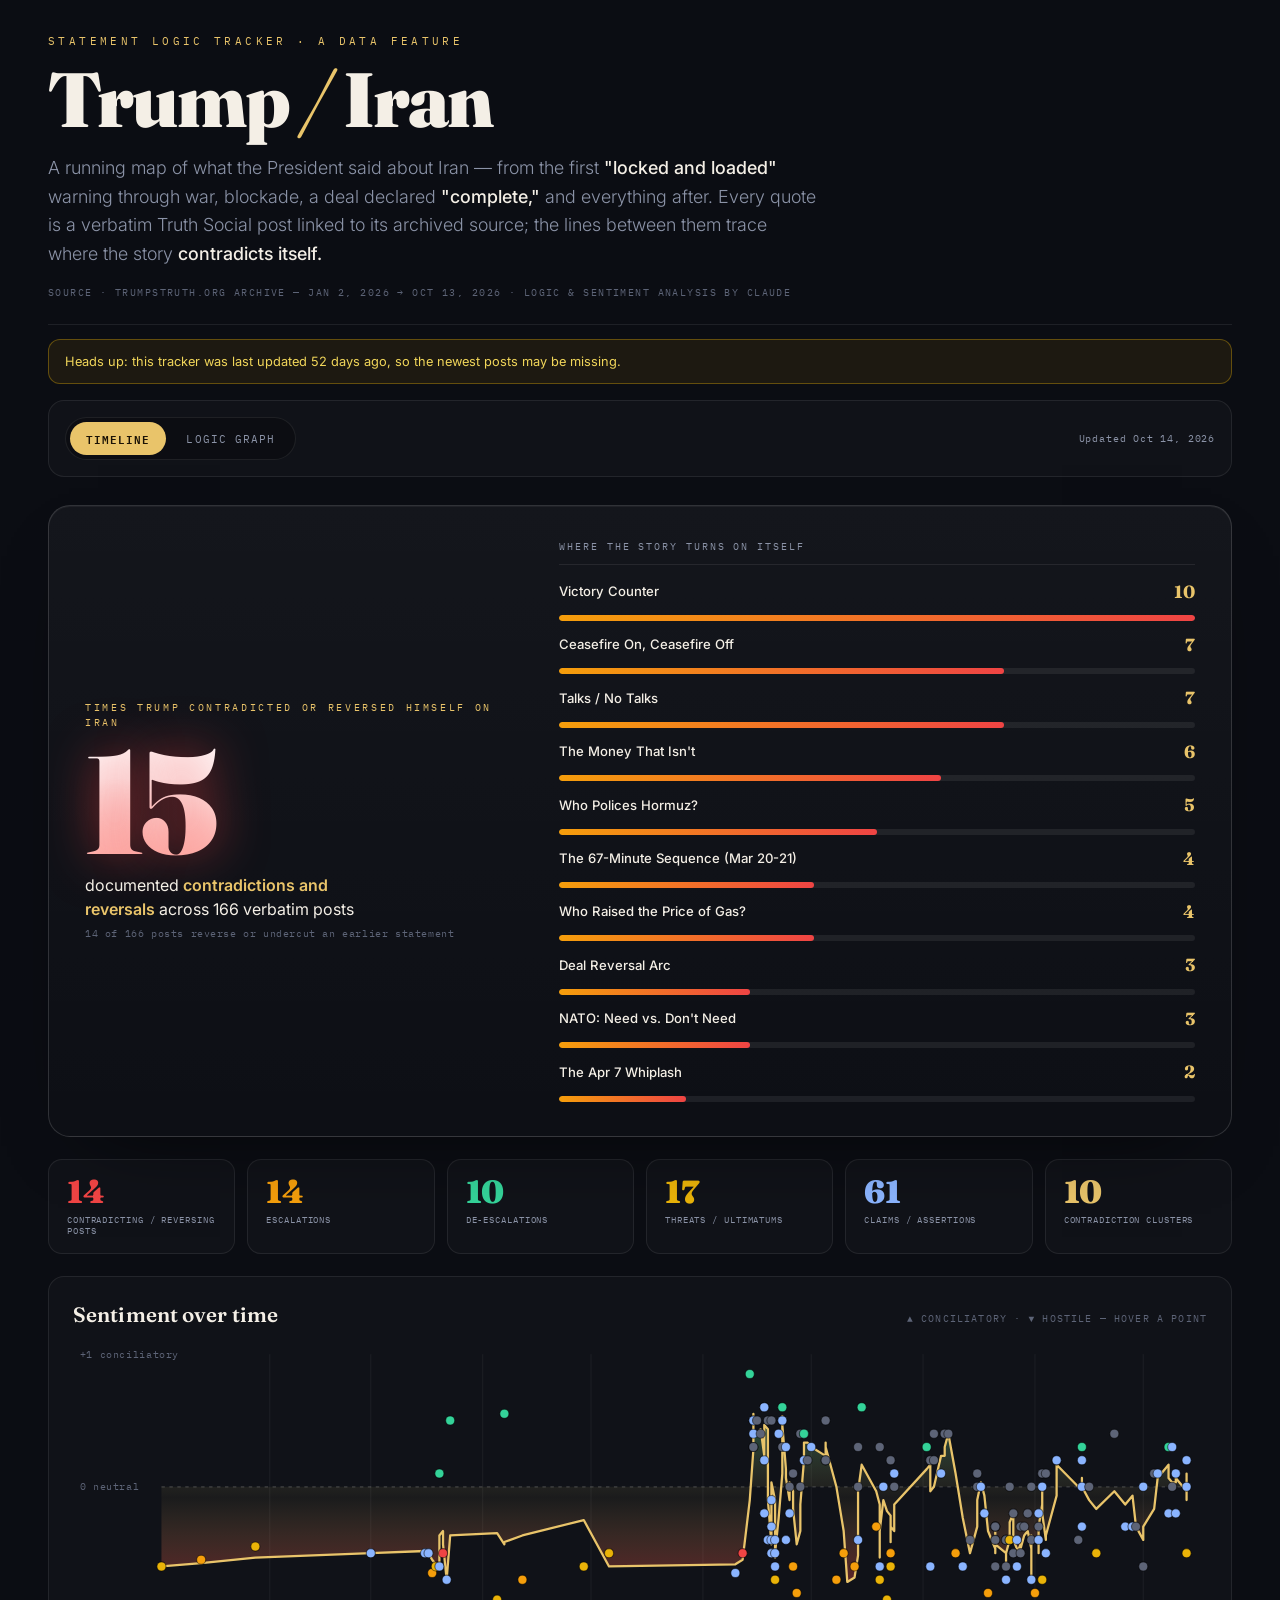
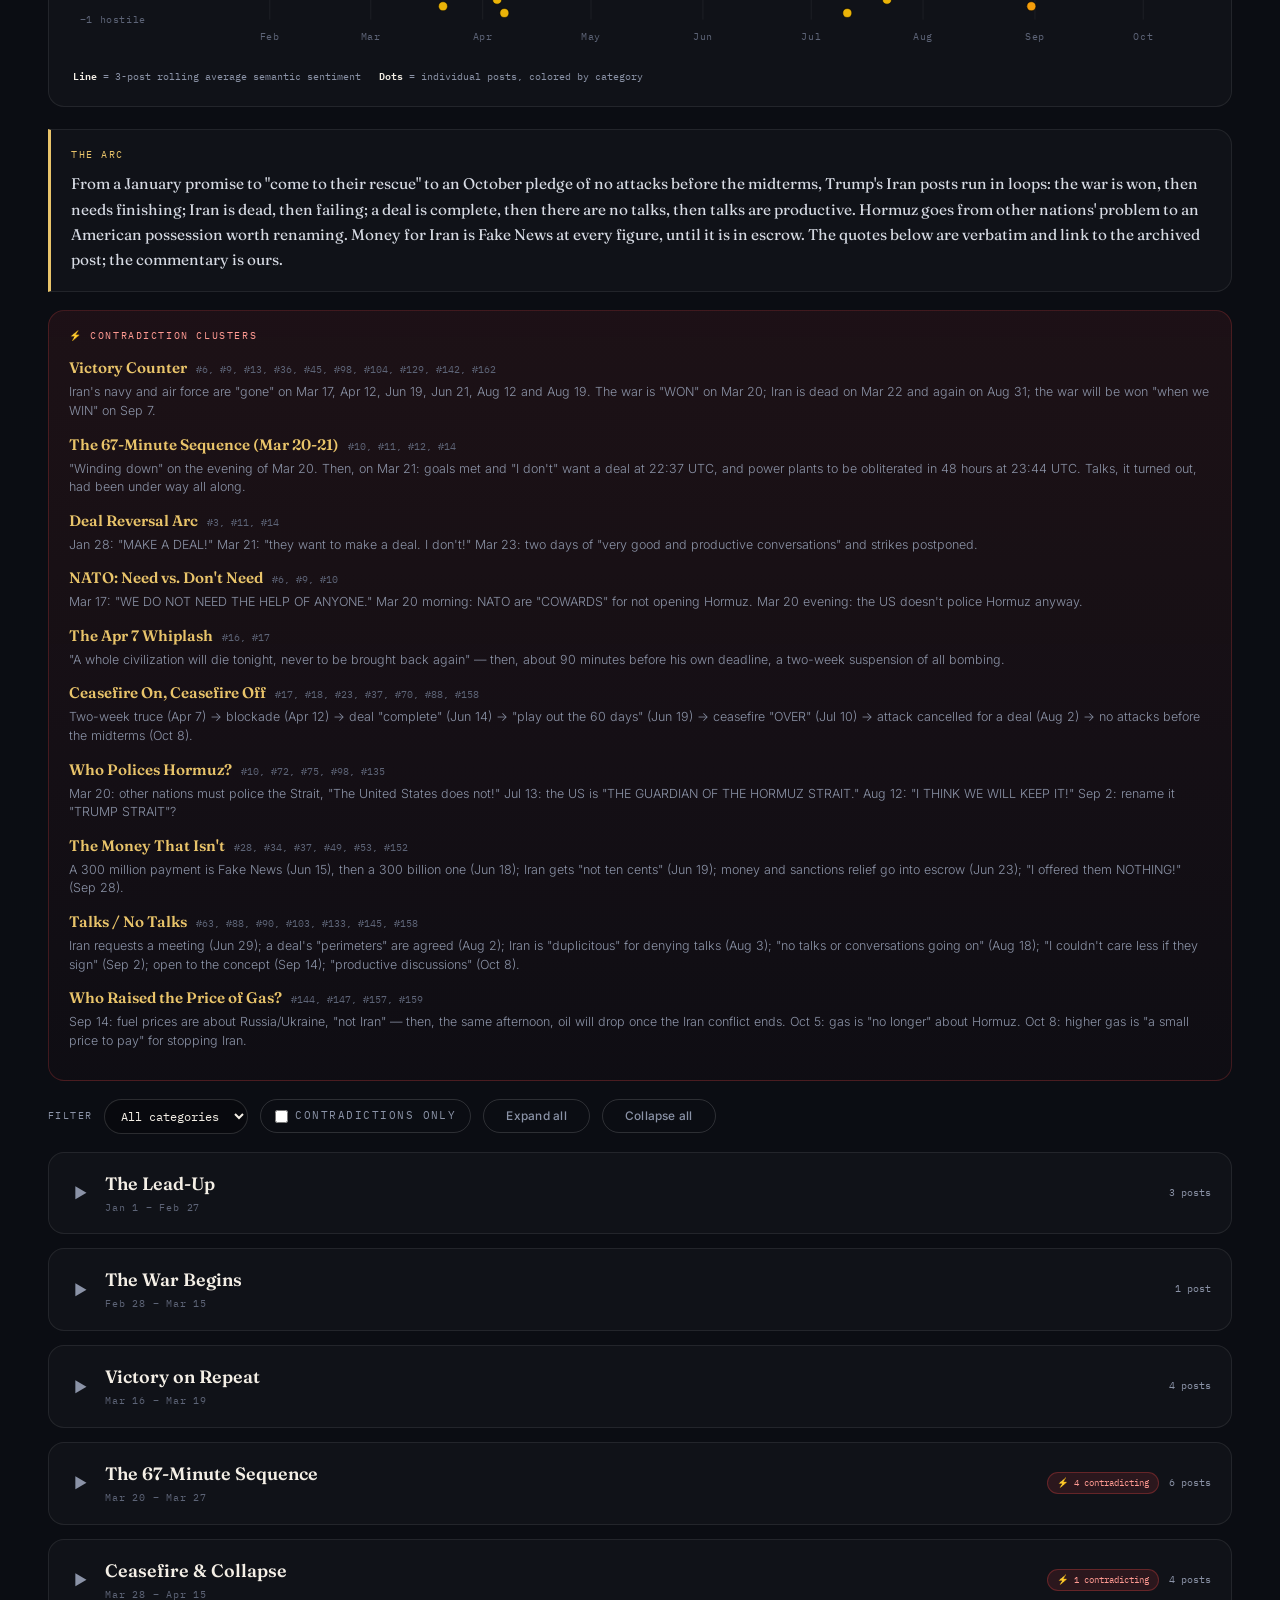
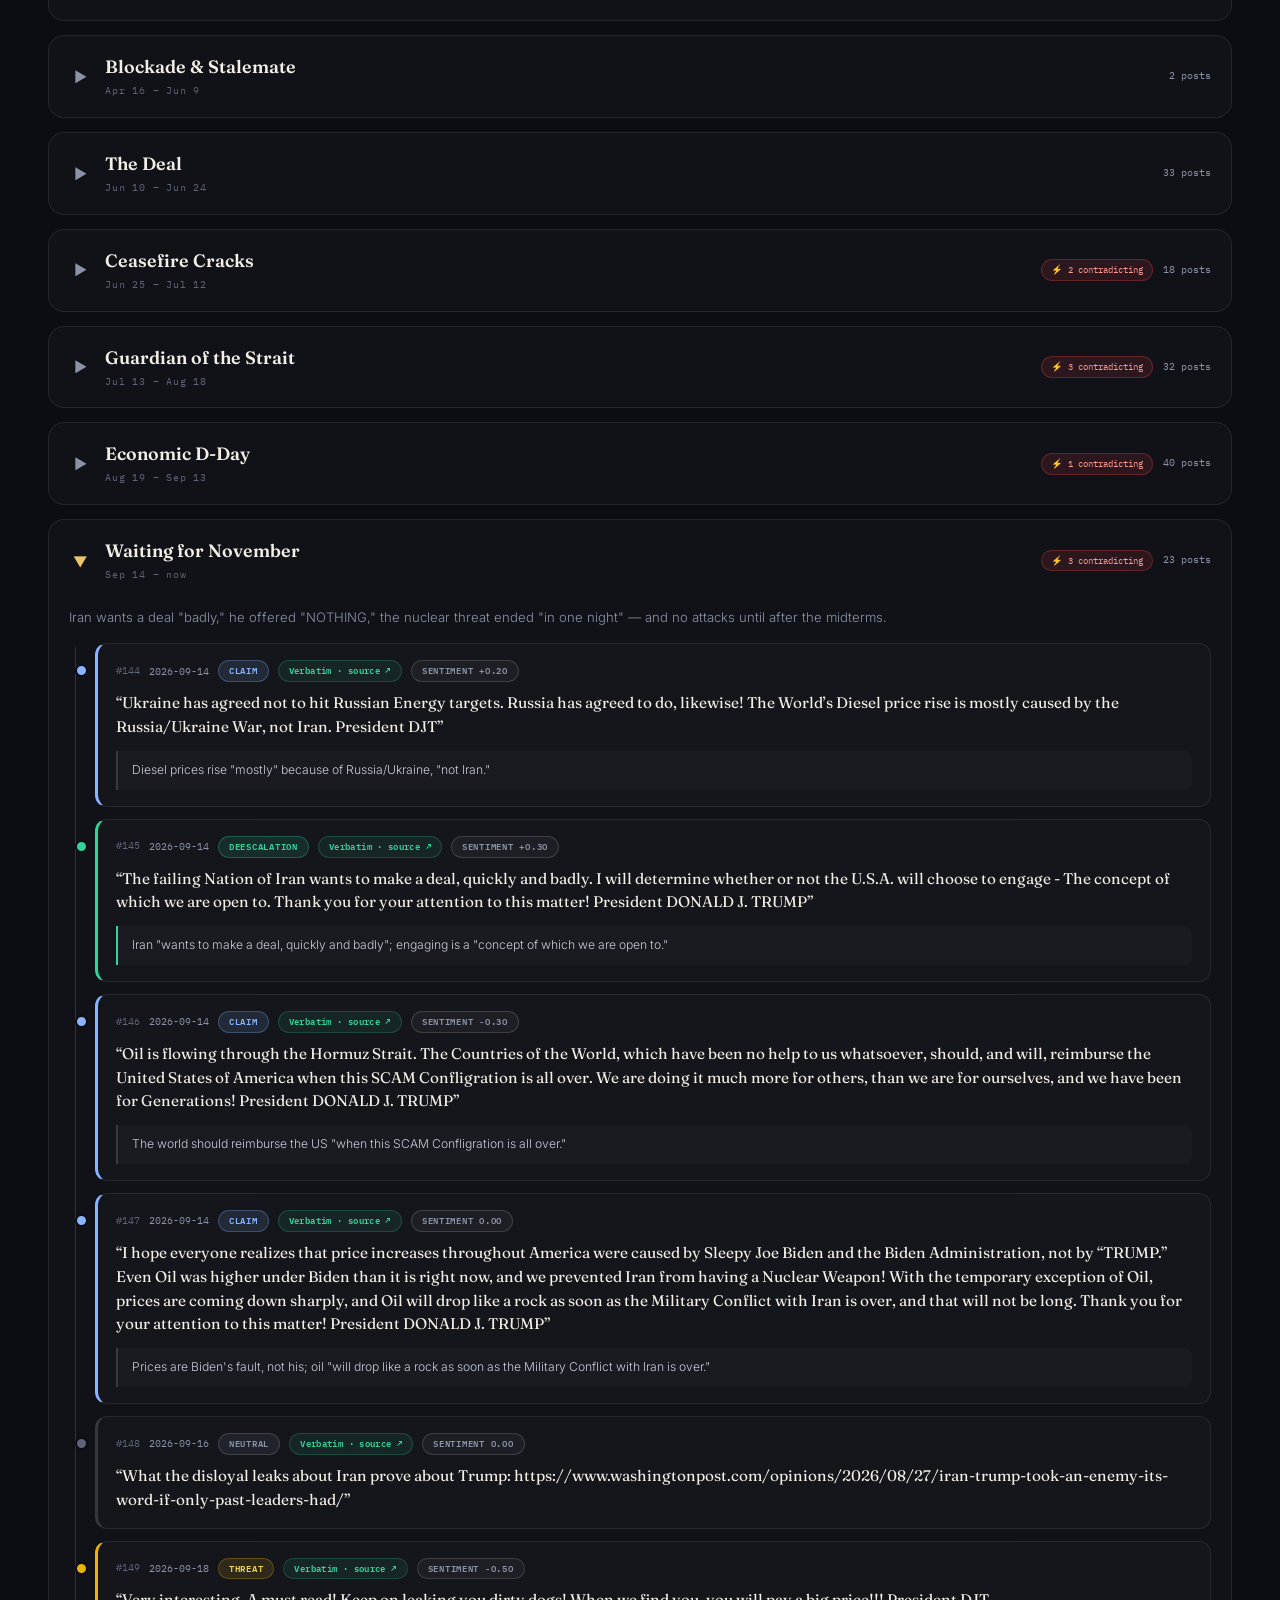
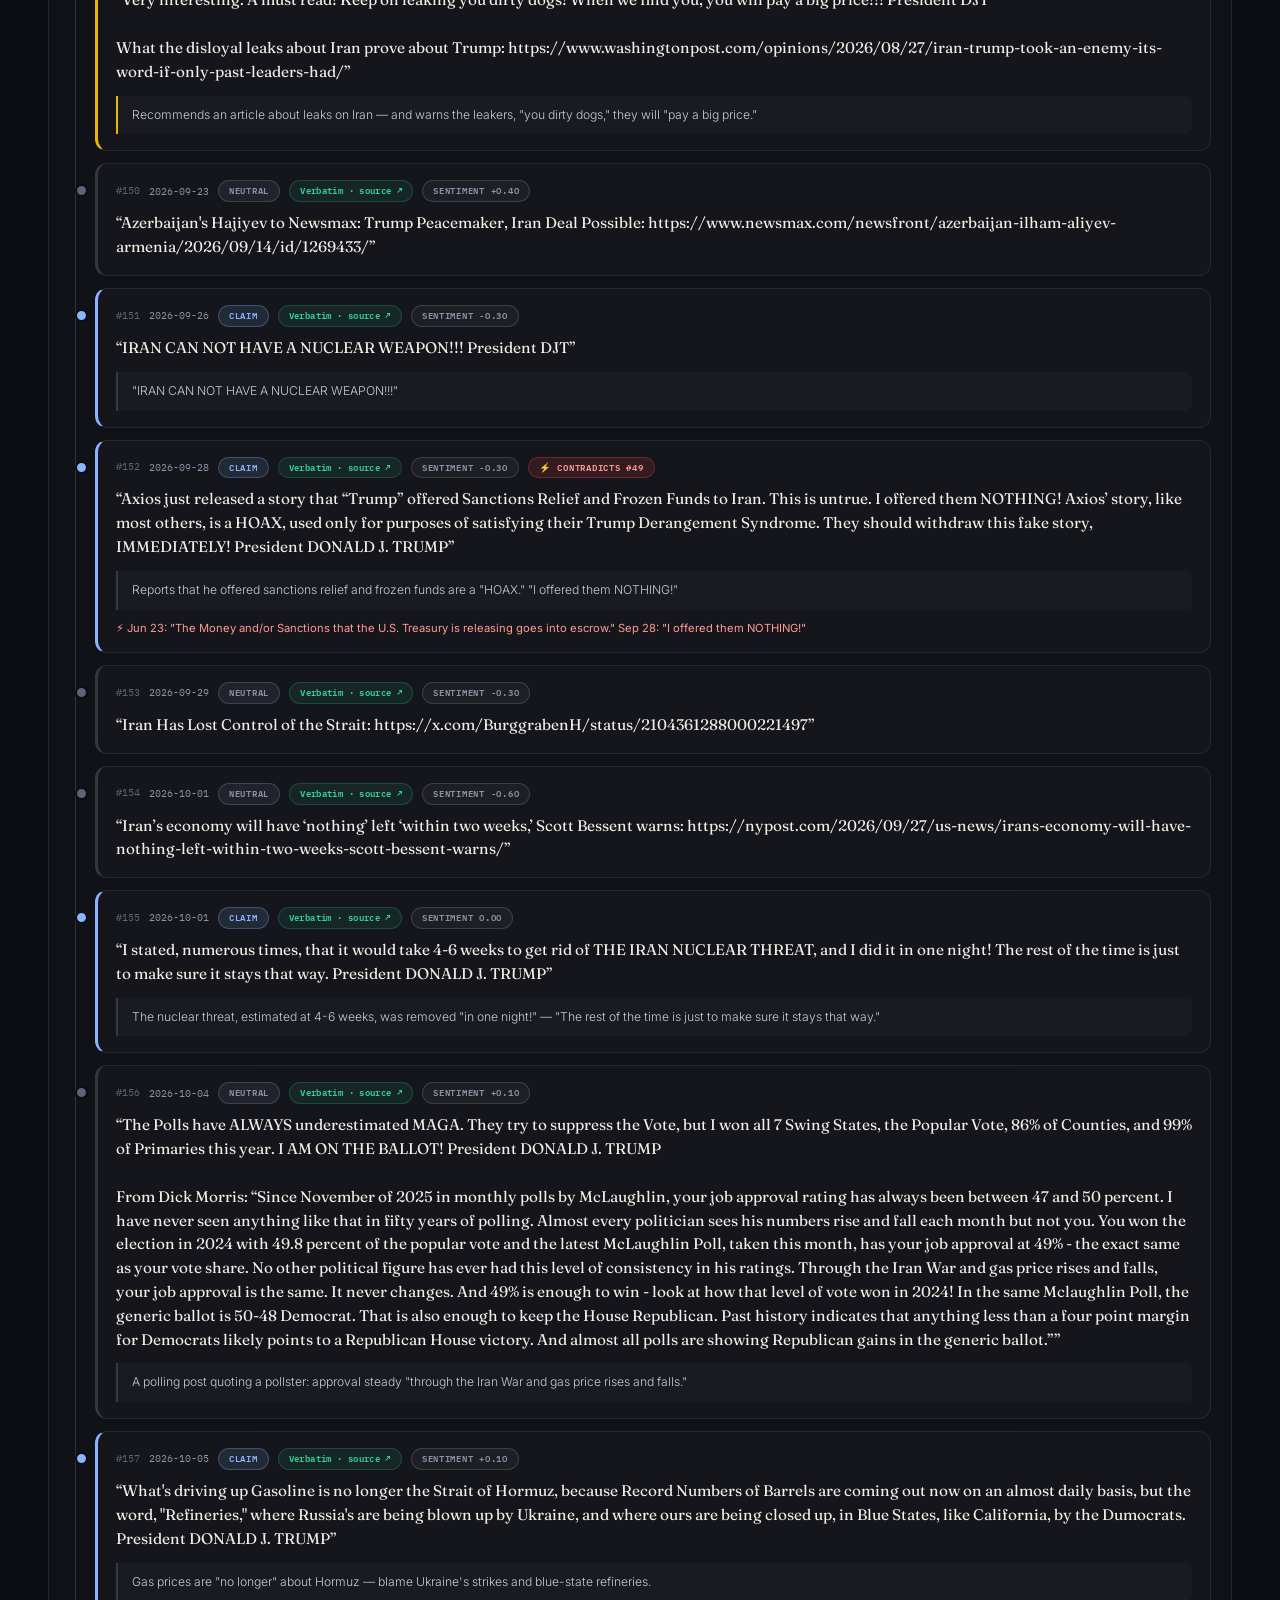
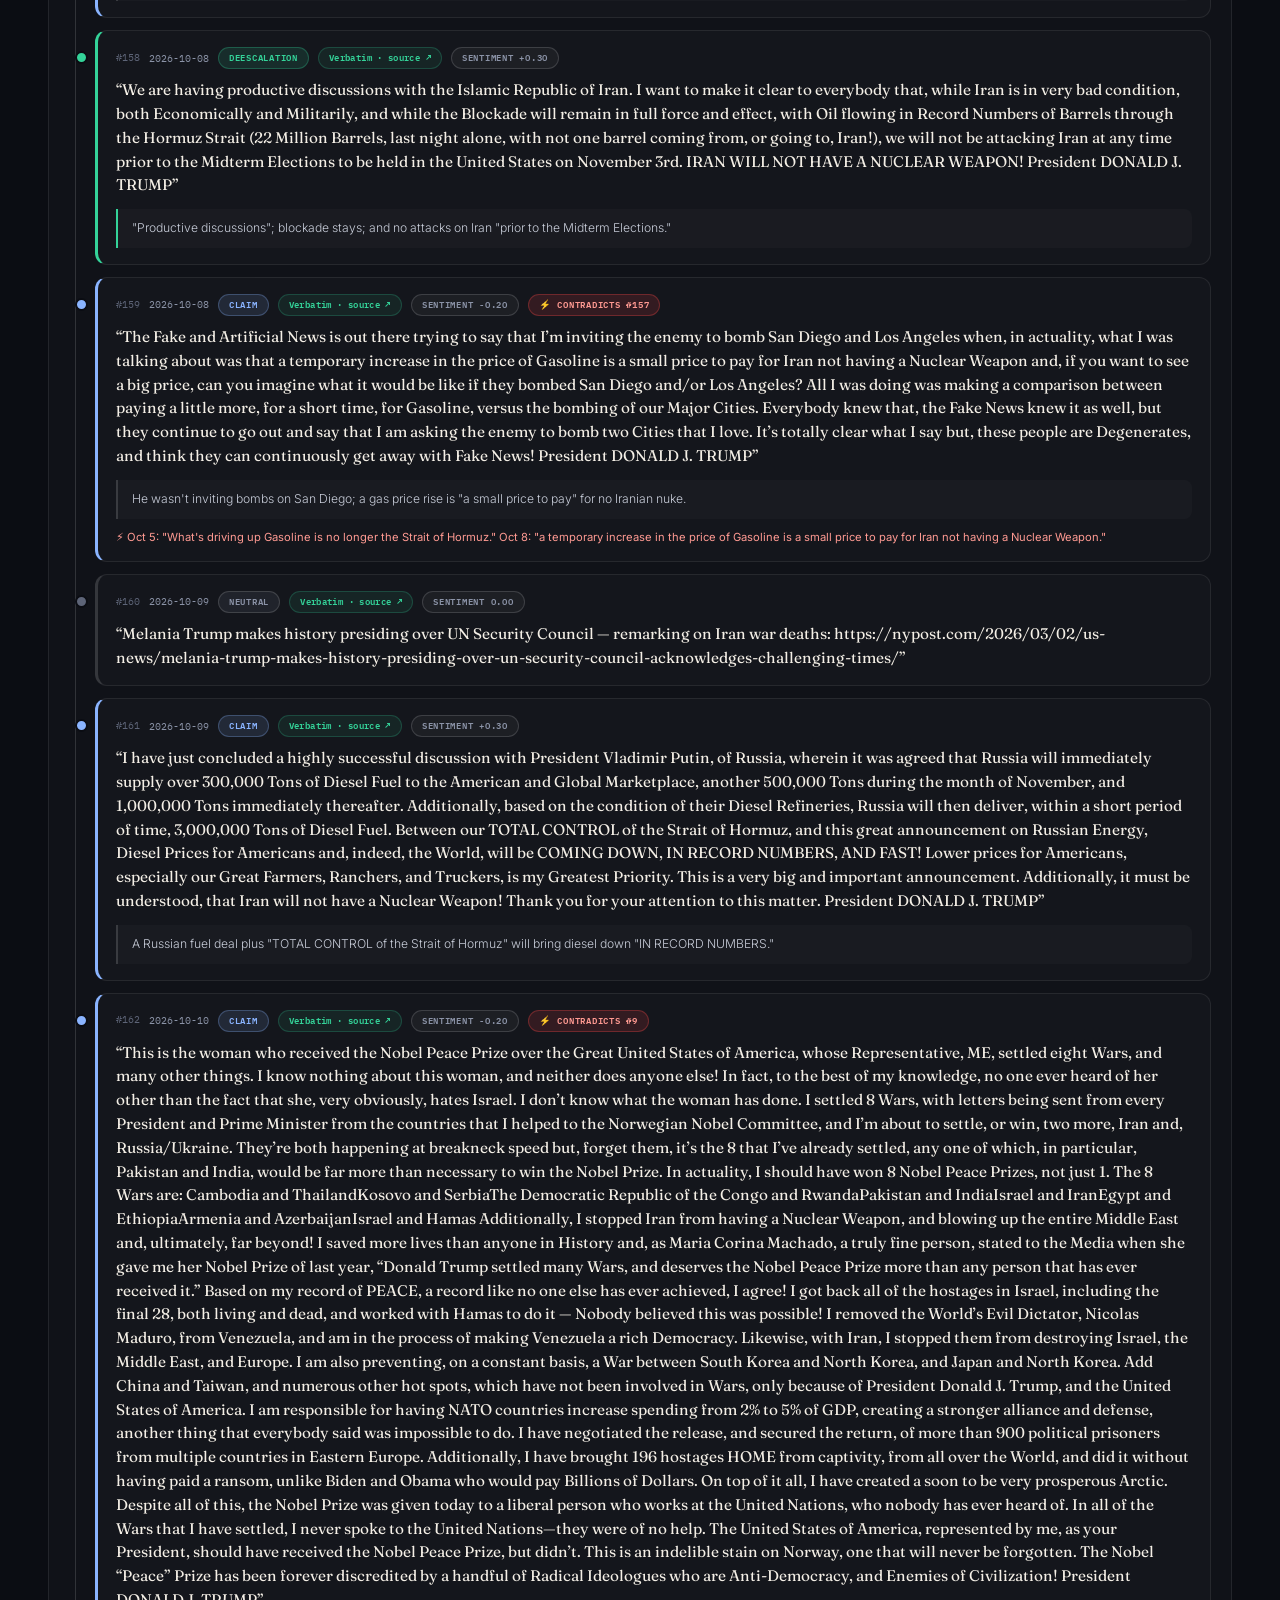
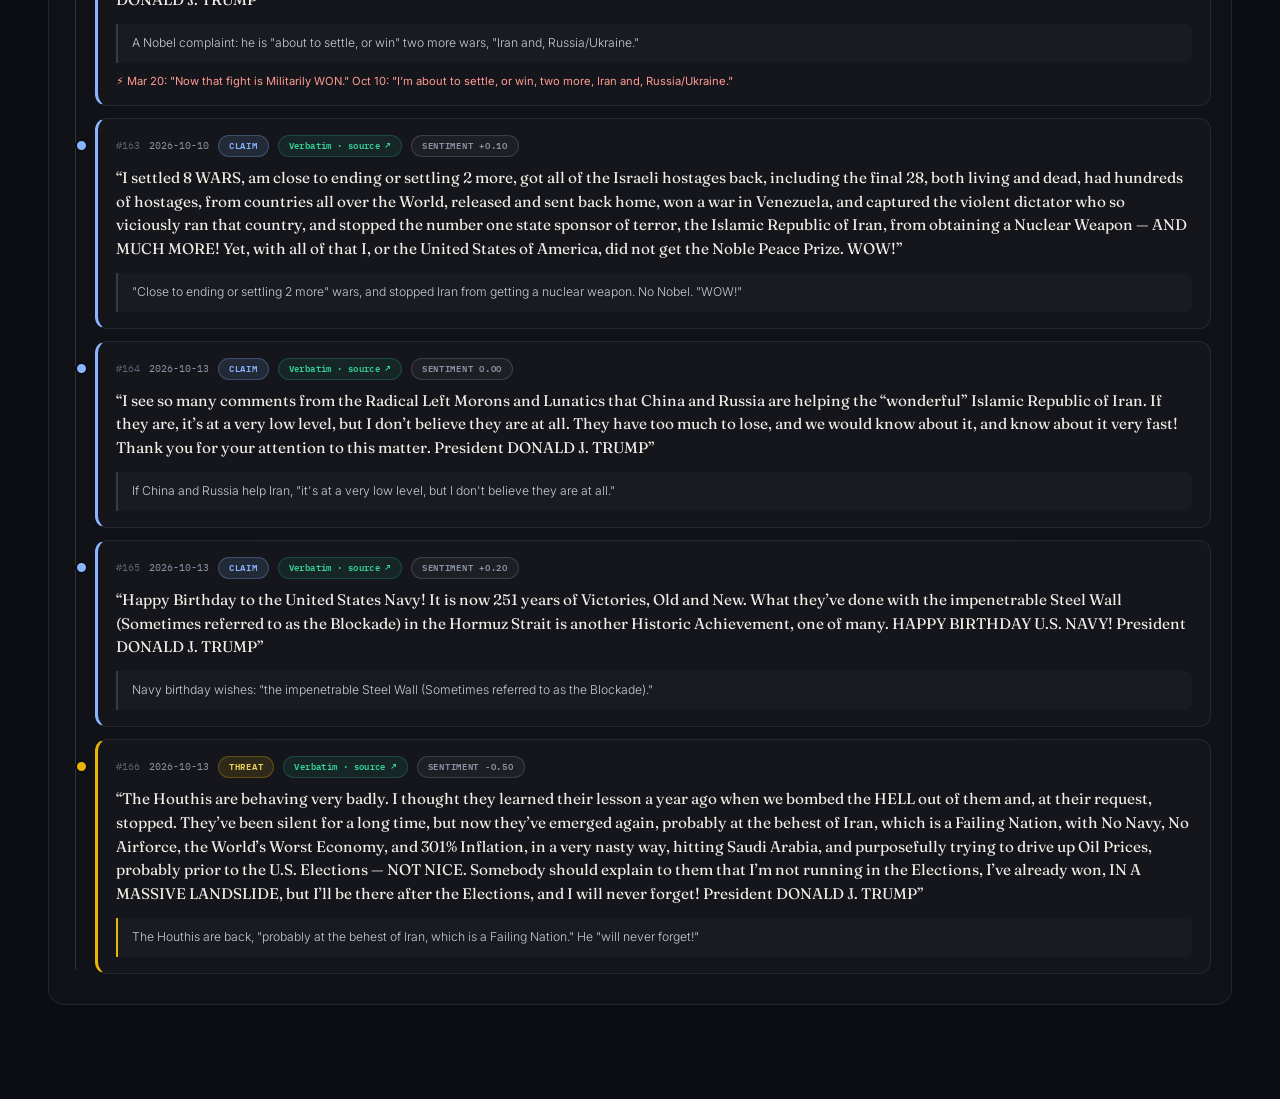
==== commit 575b820c: "Tighten contradiction links and validate framing quotes (QA fix loop 1) Contradiction standard (rout" ====
--- a/index.html
+++ b/index.html
@@ -4,6 +4,7 @@
 <meta charset="UTF-8">
 <meta name="viewport" content="width=device-width, initial-scale=1.0">
 <title>Trump / Iran — Statement Logic Tracker</title>
+<link rel="icon" href="data:,">
 <link rel="stylesheet" href="style.css">
 </head>
 <body>
